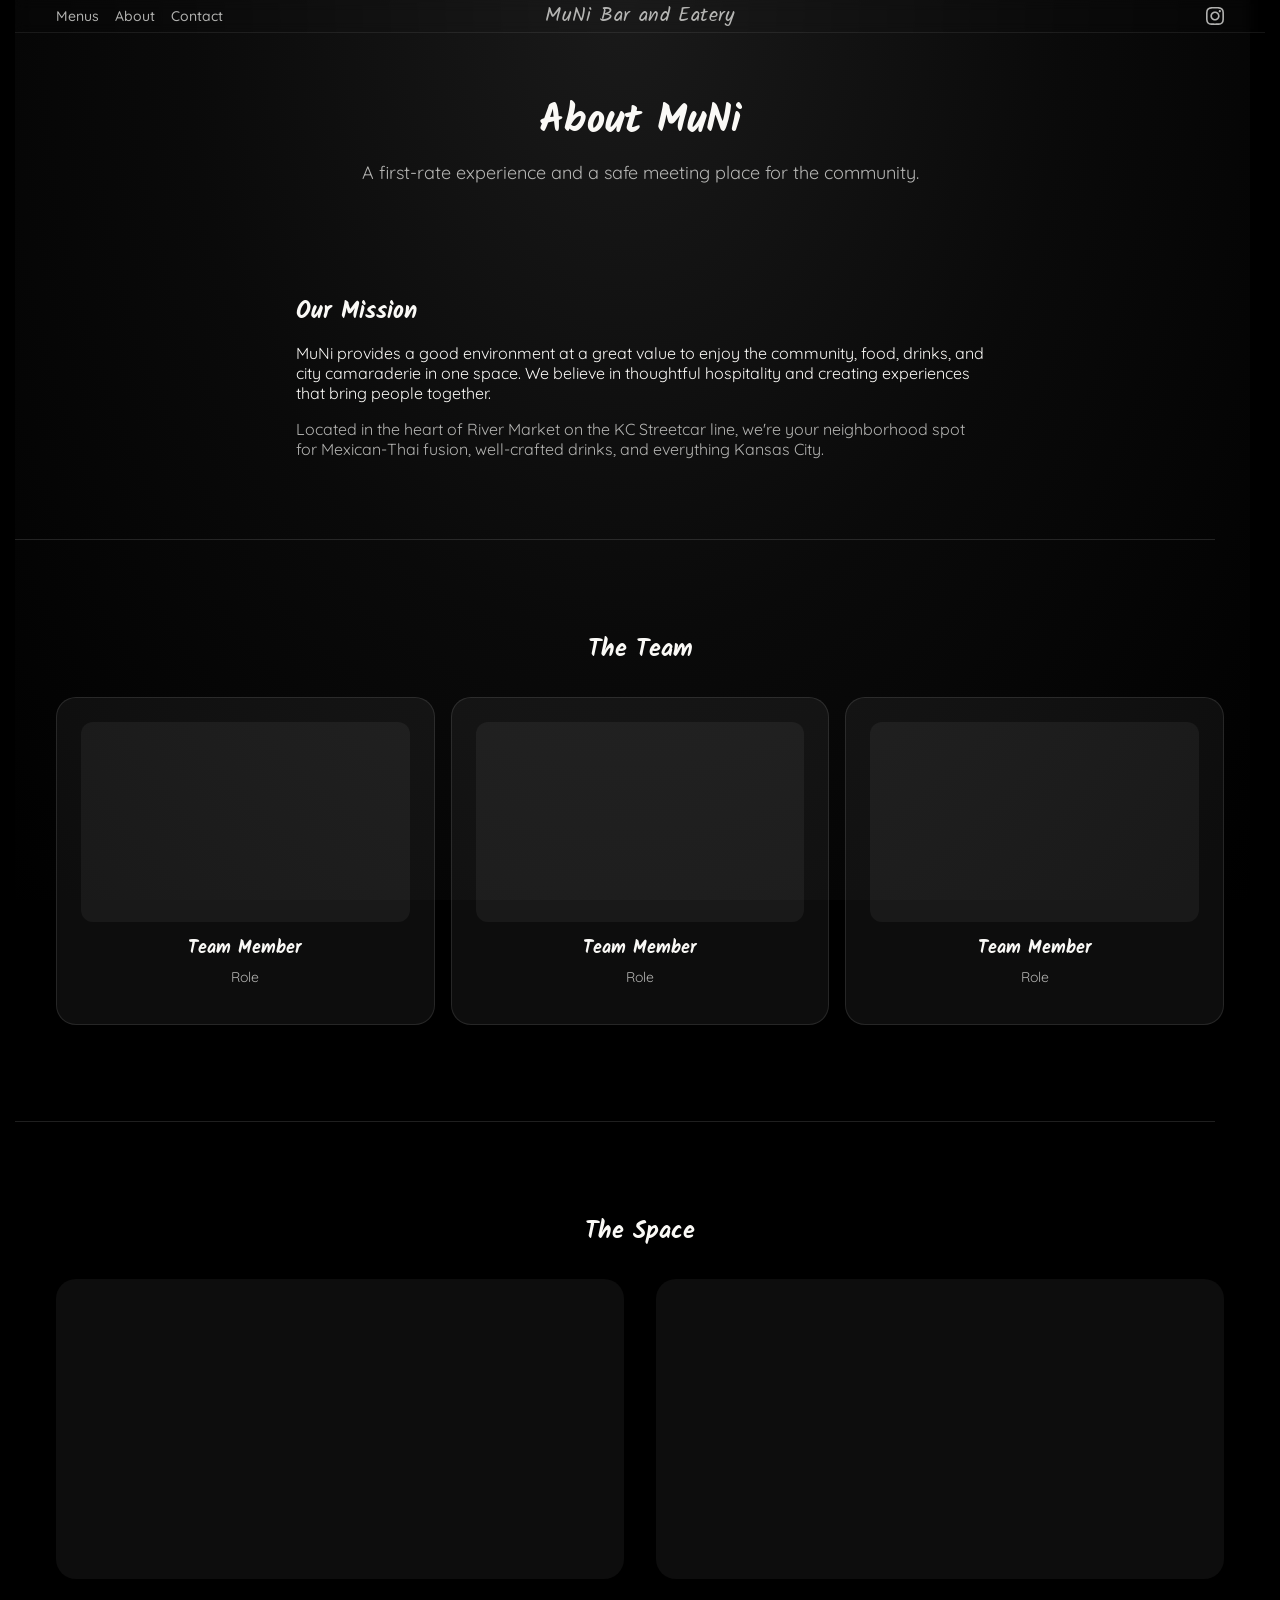
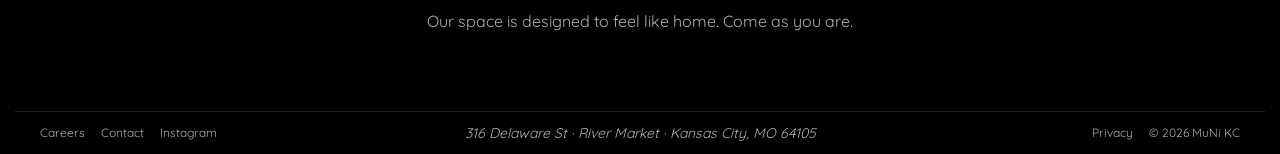
==== about.html @ ed8ce1af "Fix mobile safe areas - set theme-color to black Added theme-color meta tag to all pages and updated" ====
<!--
================================================================================
  MuNi KC - About Page (about.html)
================================================================================

  @description  About page for MuNi KC featuring the establishment's mission,
                team introductions, and space showcase. Provides visitors with
                deeper context about the brand values and people behind MuNi.

  @url          https://munikc.com/about

  @sections     1. Page Header - Title and brief intro
                2. Mission - Brand values and purpose statement
                3. Team (#team) - Staff/owner introductions with photos
                4. Space (#space) - Interior/atmosphere photo gallery

  @anchors      #team, #space - Deep-linkable section anchors

  @dependencies
    - /style.css           Main stylesheet with design tokens and utilities
    - /js/page-transition.js   Page transition animations
    - /js/utils.js         Shared utility functions
    - /js/header.js        Dynamic header/navigation injection
    - /js/footer.js        Dynamic footer injection

  @fonts        Nunito Sans (Google Fonts, weights 200-1000)

  @accessibility
    - Skip link to main content
    - Semantic HTML5 structure
    - ARIA roles on header, main, footer

  @author       mediaBrilliance digitalxtudio
  @project      MuNi KC Website
  @version      1.0.0
================================================================================
-->
<!doctype html>
<html lang="en">
  <head>
    <meta charset="utf-8" />
    <meta name="viewport" content="width=device-width, initial-scale=1" />

    <title>About | MuNi KC</title>
    <meta name="description" content="Learn about MuNi KC, our mission, our team, and the space we've created for the River Market community." />
    <link rel="canonical" href="https://munikc.com/about" />

    <meta property="og:title" content="About | MuNi KC" />
    <meta property="og:description" content="Learn about MuNi KC and our team." />
    <meta property="og:type" content="website" />
    <meta property="og:url" content="https://munikc.com/about" />
    <meta property="og:image" content="./og.png" />

    <link rel="icon" type="image/png" sizes="32x32" href="./favicon-32x32.png" />
    <link rel="icon" type="image/png" sizes="16x16" href="./favicon-16x16.png" />
    <link rel="apple-touch-icon" sizes="180x180" href="./apple-touch-icon.png" />
    <link rel="manifest" href="./site.webmanifest" />
    <meta name="theme-color" content="#000000" />

    <link rel="preconnect" href="https://fonts.googleapis.com" />
    <link rel="preconnect" href="https://fonts.gstatic.com" crossorigin />
    <link href="https://fonts.googleapis.com/css2?family=Quicksand:wght@300..700&family=Kalam:wght@400;700&display=swap" rel="stylesheet" />

    <link rel="stylesheet" href="./style.css" />
    <script>document.documentElement.classList.add('is-entering');</script>
  </head>

  <body>
    <div id="page-transition" aria-hidden="true"></div>
    <a class="skip-link" href="#main_container">skip to main content</a>

    <header id="site-header" class="site-header" role="banner"></header>

    <div class="mobile-menu" aria-label="mobile navigation"></div>

    <main id="main_container" role="main">

      <!-- ================================================================
           PAGE HEADER
           Introduces the About page with brand positioning statement.
           Uses container-sm for optimal reading width.
           ================================================================ -->
      <section class="section">
        <div class="container container-sm text-center">
          <h1 class="text-4xl mb-md">About MuNi</h1>
          <p class="text-lg text-muted">
            A first-rate experience and a safe meeting place for the community.
          </p>
        </div>
      </section>

      <!-- ================================================================
           MISSION SECTION
           Core brand values and purpose statement.
           Establishes the "why" behind MuNi's existence.
           Key themes: community, value, hospitality, togetherness.
           Uses section-sm for tighter vertical spacing following header.
           ================================================================ -->
      <section class="section-sm">
        <div class="container container-sm">
          <h2 class="text-2xl mb-md">Our Mission</h2>
          <p class="mb-md">
            MuNi provides a good environment at a great value to enjoy the community, food, drinks,
            and city camaraderie in one space. We believe in thoughtful hospitality and creating
            experiences that bring people together.
          </p>
          <p class="text-muted">
            Located in the heart of River Market on the KC Streetcar line, we're your neighborhood spot
            for Mexican-Thai fusion, well-crafted drinks, and everything Kansas City.
          </p>
        </div>
      </section>

      <!-- Visual divider between major content sections -->
      <hr class="divider container">

      <!-- ================================================================
           TEAM SECTION (#team)
           Introduces the people behind MuNi.
           Deep-linkable via #team anchor for direct navigation.

           Structure: 3-column responsive grid of team member cards
           Each card contains:
           - Photo placeholder (200px height, to be replaced with actual images)
           - Name (h3)
           - Role/title

           TODO: Replace placeholder content with actual team photos and bios
           ================================================================ -->
      <section class="section" id="team">
        <div class="container">
          <h2 class="text-2xl mb-lg text-center">The Team</h2>
          <div class="grid grid-3 grid-auto-fit">
            <!-- Team Member Card 1 -->
            <div class="card text-center">
              <div class="team-photo mb-md" style="height:200px;background:rgba(255,255,255,.05);border-radius:var(--radius-sm);"></div>
              <h3 class="text-lg">Team Member</h3>
              <p class="text-sm text-muted">Role</p>
            </div>
            <!-- Team Member Card 2 -->
            <div class="card text-center">
              <div class="team-photo mb-md" style="height:200px;background:rgba(255,255,255,.05);border-radius:var(--radius-sm);"></div>
              <h3 class="text-lg">Team Member</h3>
              <p class="text-sm text-muted">Role</p>
            </div>
            <!-- Team Member Card 3 -->
            <div class="card text-center">
              <div class="team-photo mb-md" style="height:200px;background:rgba(255,255,255,.05);border-radius:var(--radius-sm);"></div>
              <h3 class="text-lg">Team Member</h3>
              <p class="text-sm text-muted">Role</p>
            </div>
          </div>
        </div>
      </section>

      <!-- Visual divider between major content sections -->
      <hr class="divider container">

      <!-- ================================================================
           SPACE SECTION (#space)
           Showcases the physical environment and atmosphere.
           Deep-linkable via #space anchor for direct navigation.

           Structure: 2-column grid for interior photos
           Emphasizes the welcoming, casual atmosphere.

           TODO: Replace placeholder divs with actual interior photography
           Consider adding lightbox functionality for full-size viewing
           ================================================================ -->
      <section class="section" id="space">
        <div class="container">
          <h2 class="text-2xl mb-lg text-center">The Space</h2>
          <div class="grid grid-2 grid-auto-fit gap-lg">
            <!-- Space Photo Placeholder 1 -->
            <div class="space-photo" style="height:300px;background:rgba(255,255,255,.05);border-radius:var(--radius-lg);"></div>
            <!-- Space Photo Placeholder 2 -->
            <div class="space-photo" style="height:300px;background:rgba(255,255,255,.05);border-radius:var(--radius-lg);"></div>
          </div>
          <p class="text-center text-muted mt-lg">
            Our space is designed to feel like home. Come as you are.
          </p>
        </div>
      </section>

    </main>

    <footer id="site-footer" class="footer" role="contentinfo"></footer>

    <script src="./js/page-transition.js" defer></script>
    <script src="./js/utils.js" defer></script>
    <script src="./js/header.js" defer></script>
    <script src="./js/footer.js" defer></script>
  </body>
</html>
---- style.css ----
/**
 * ==========================================================================
 * MuNi KC - Main Stylesheet
 * ==========================================================================
 * @file        style.css
 * @description Complete design system for MuNi KC website
 * @author      mediaBrilliance digitalxtudio
 * @project     MuNi KC Website
 * @version     1.1.0
 * @updated     2026-03-21
 *
 * @contents
 *   1)  Design Tokens - CSS custom properties (colors, spacing, etc.)
 *   2)  Reset & Guards - Box-sizing, body defaults
 *   3)  Base Typography - Font families, headings, links
 *   4)  Layout Primitives - Container, grid, flex utilities
 *   5)  Site Header - Navigation, logo, mobile toggle
 *   6)  Images - Responsive images, aspect ratios
 *   7)  Buttons - Primary, secondary, ghost variants
 *   8)  Forms - Inputs, labels, validation states
 *   9)  Footer - Three-column layout
 *   10) Cards - Content cards with hover states
 *   11) Utilities - Spacing, text alignment, display helpers
 *   12) Gallery Carousel - Image carousel component
 *   13) Instagram Carousel - Social feed carousel
 *   14) Menu Cards - Food/drink menu item cards
 *   15-20) Reserved for future components
 *   21) Responsive Breakpoints - Mobile-first media queries
 *   22) Print Styles - Print-friendly overrides
 *
 * @fonts
 *   - Kalam (headers) - Brush script matching logo
 *   - Quicksand (body) - Geometric, rounded sans-serif
 *
 * @colors (from logo)
 *   - Background: #000000 (pure black)
 *   - Text: #FAF9F6 (warm off-white)
 *   - Accent Primary: #C41E3A (crimson red)
 *   - Accent Secondary: #8B1A2D (darker red)
 *   - Accent Highlight: #E63950 (brighter red)
 * ==========================================================================
 */


/* ==========================================================================
   1) DESIGN TOKENS
   CSS custom properties - single source of truth for all values
   ========================================================================== */
:root{
  /* colors - from logo */
  --bg:    #000000;
  --text:  #FAF9F6;
  --muted: rgba(250,249,246,.7);

  /* accents - from logo red */
  --accent-primary:   #C41E3A;
  --accent-secondary: #8B1A2D;
  --accent-highlight: #E63950;
  --accent-link:      #C41E3A;

  /* layout */
  --container: 1200px;
  --header-h:  48px;

  /* shape */
  --radius-sm: 12px;
  --radius-lg: 20px;

  /* shadow */
  --shadow-soft: 0 8px 20px rgba(0,0,0,.35);

  /* motion */
  --t-fast: .12s;
  --t-base: .3s;
  --t-slow: .6s;
  --ease: cubic-bezier(.25,.8,.25,1);
}


/* =========================================================
   2) reset + global guards
   ========================================================= */
*,*::before,*::after{
  box-sizing: border-box;
}

html,body{
  height: 100%;
}

html{
  overflow-x: hidden;
  scrollbar-gutter: stable both-edges;
}

body{
  margin: 0;
  min-height: 100vh;
  min-height: 100dvh;

  display: flex;
  flex-direction: column;

  background:
    radial-gradient(ellipse at 50% 0%, #1a1a1a 0%, #0a0a0a 50%, #000000 100%);
  background-color: var(--bg);
  background-attachment: fixed;
  color: var(--text);

  font-family: 'Quicksand', system-ui, -apple-system, sans-serif;
}


/* =========================================================
   3) accessibility utilities
   ========================================================= */
.sr-only{
  position: absolute;
  width: 1px;
  height: 1px;
  margin: -1px;
  padding: 0;
  overflow: hidden;
  clip: rect(0,0,0,0);
  white-space: nowrap;
  border: 0;
}

.skip-link{
  position: absolute;
  top: -40px;
  left: 0;
  z-index: 10000;

  padding: .5rem 1rem;
  background: var(--accent-primary);
  color: #fff;

  transition: top var(--t-base) ease;
}

.skip-link:focus{
  top: 0;
}


/* =========================================================
   4) PAGE TRANSITIONS
   Smooth fade with warm crimson glow between pages.

   Mechanism:
   - Entry: .is-entering on <html> (set by inline script in <head>)
            Content starts hidden, fades in when class removed
   - Exit:  .is-leaving on <html> (set by page-transition.js)
            Content fades out, overlay appears, then navigate

   Easing: cubic-bezier(0.4, 0, 0.2, 1) for smooth acceleration
   ========================================================= */

/* Warm overlay - hidden by default, fades in on exit */
#page-transition{
  position: fixed;
  inset: 0;
  z-index: 9999;
  pointer-events: none;
  background: radial-gradient(ellipse at center, rgba(139,26,45,0.15) 0%, var(--bg) 70%);
  opacity: 0;
  transition: opacity 0.6s cubic-bezier(0.4, 0, 0.2, 1);
}

#page-transition.active{
  opacity: 1;
}

/* Main content - smooth transform for enter/exit */
main{
  flex: 1 0 auto;
  opacity: 1;
  transform: scale(1);
  transition: opacity 0.5s ease-in-out, transform 0.6s cubic-bezier(0.4, 0, 0.2, 1);
}

/* Entry: start slightly zoomed, fade in while scaling down */
html.is-entering main{
  opacity: 0;
  transform: scale(1.02);
}

/* Exit: fade out while scaling down slightly (receding) */
html.is-leaving main{
  opacity: 0;
  transform: scale(0.98);
}

/* Lock scroll during transitions */
html.is-entering,
html.is-leaving{
  overflow: hidden;
}

/* Respect user motion preferences */
@media (prefers-reduced-motion: reduce){
  #page-transition,
  main{
    transition: none;
  }
}


/* =========================================================
   5) typography
   ========================================================= */
h1,h2,h3,h4,h5,h6{
  margin: 0 0 .5em;
  font-family: 'Kalam', cursive;
  font-weight: 700;
  line-height: 1.2;
}

p{
  margin: 0 0 1em;
}

small{
  color: var(--muted);
  font-size: .875rem;
}

a{
  font-family: 'Quicksand', system-ui, sans-serif;
  color: var(--accent-link);
  text-decoration: none;
  transition: color var(--t-fast) ease, text-shadow var(--t-fast) ease, filter var(--t-fast) ease;
}

a:hover{
  color: var(--accent-highlight);
  text-shadow: 0 0 8px rgba(196,30,58,0.9), 0 0 16px rgba(196,30,58,0.7), 0 0 32px rgba(196,30,58,0.5);
  filter: drop-shadow(0 0 6px rgba(196,30,58,0.8));
}


/* =========================================================
   6) layout primitives
   ========================================================= */
.container{
  max-width: var(--container);
  margin: 0 auto;
  padding: 0 1rem;
}

.site-header{
  position: sticky;
  top: 0;
  z-index: 1000;

  height: var(--header-h);
  width: 100%;

  backdrop-filter: blur(6px) saturate(140%);
  -webkit-backdrop-filter: blur(6px) saturate(140%);
  border-bottom: 1px solid rgba(255,255,255,.08);
}

.header-grid{
  max-width: var(--container);
  margin: 0 auto;
  padding: 0 1rem;
  height: 100%;
}

.nav{
  display: grid;
  grid-template-columns: 1fr auto 1fr;
  align-items: center;
  width: 100%;
  height: 100%;
}

.nav-left-section{
  display: flex;
  align-items: center;
  gap: 1rem;
  justify-self: start;
}

.nav .pages,
.nav .socials{
  display: flex;
  align-items: center;
  gap: 1rem;
}

.nav .header-title{
  justify-self: center;
}

.nav .header-title a{
  font-family: 'Kalam', cursive;
  font-weight: 400;
  font-size: 1.25rem;
  letter-spacing: .02em;
  color: var(--muted);
  transition: color var(--t-fast) ease, text-shadow var(--t-fast) ease, filter var(--t-fast) ease;
}

.nav .header-title a:hover{
  color: var(--text);
  text-shadow: 0 0 8px rgba(196,30,58,0.9), 0 0 16px rgba(196,30,58,0.7), 0 0 32px rgba(196,30,58,0.5);
  filter: drop-shadow(0 0 6px rgba(196,30,58,0.8));
}

.nav .socials{
  justify-self: end;
}

.nav .socials .nav-link{
  display: flex;
  align-items: center;
}

.nav .socials .nav-link svg{
  transition: filter var(--t-fast) ease;
}

.nav .socials .nav-link:hover svg{
  filter: drop-shadow(0 0 6px rgba(196,30,58,0.9)) drop-shadow(0 0 12px rgba(196,30,58,0.6));
}

.nav-link{
  font-size: .875rem;
  font-weight: 500;
  color: var(--muted);
  transition: color var(--t-fast) ease, text-shadow var(--t-fast) ease, filter var(--t-fast) ease;
}

.nav-link:hover{
  color: var(--text);
  text-shadow: 0 0 8px rgba(196,30,58,0.9), 0 0 16px rgba(196,30,58,0.7), 0 0 32px rgba(196,30,58,0.5);
  filter: drop-shadow(0 0 6px rgba(196,30,58,0.8));
}

.nav-link.is-active{
  color: var(--accent-highlight);
}

/* mobile nav toggle */
.nav-toggle{
  display: none;
  appearance: none;
  background: transparent;
  border: none;
  padding: .5rem;
  cursor: pointer;
}

.nav-toggle span{
  display: block;
  width: 20px;
  height: 2px;
  background: var(--text);
  margin: 4px 0;
  transition:
    transform var(--t-fast) ease,
    opacity var(--t-fast) ease;
}

/* mobile menu panel */
.mobile-menu{
  display: none;
  position: fixed;
  top: var(--header-h);
  left: 0;
  right: 0;
  bottom: 0;
  z-index: 999;

  background: var(--bg);
  padding: 2rem 1rem;

  opacity: 0;
  transform: translateY(-10px);
  pointer-events: none;
  transition:
    opacity var(--t-base) ease,
    transform var(--t-base) ease;
}

.mobile-menu.is-active{
  opacity: 1;
  transform: translateY(0);
  pointer-events: auto;
}

.mobile-menu .nav-link{
  display: block;
  padding: .75rem 0;
  font-size: 1.125rem;
  border-bottom: 1px solid rgba(255,255,255,.1);
}

.nav-left,
.nav-center,
.nav-right{
  display: flex;
  align-items: center;
  gap: 1rem;
}

.nav-center{
  justify-self: center;
}

.nav-left{
  width: 100%;
  justify-content: flex-start;
}

.nav-right{
  width: 100%;
  justify-content: flex-end;
}


/* =========================================================
   7) images
   ========================================================= */
img{
  display: block;
  max-width: 100%;
  height: auto;
}


/* =========================================================
   8) buttons
   ========================================================= */
.button{
  appearance: none;
  cursor: pointer;

  display: inline-flex;
  align-items: center;
  justify-content: center;

  padding: .75rem 1.25rem;
  border-radius: 999px;

  font: inherit;
  font-weight: 600;
  letter-spacing: .02em;

  color: #fff;
  background: #111;
  border: 1px solid rgba(255,255,255,.3);

  box-shadow: var(--shadow-soft);

  transition:
    transform var(--t-fast) ease,
    box-shadow var(--t-fast) ease,
    border-color var(--t-base) ease;
}

.button:hover{
  transform: translateY(-1px);
  border-color: rgba(255,255,255,.6);
}

.button:active{
  transform: translateY(1px);
}

.button:focus-visible{
  outline: none;
  box-shadow:
    0 0 0 3px rgba(255,45,241,.5),
    var(--shadow-soft);
}

.button:disabled{
  opacity: .6;
  cursor: not-allowed;
  transform: none;
}


/* =========================================================
   9) footer
   ========================================================= */
.footer{
  margin-top: auto;
  padding: .75rem 1rem;

  font-size: .75rem;
  color: var(--muted);

  border-top: 1px solid rgba(255,255,255,.12);
}

.footer-content{
  max-width: var(--container);
  margin: 0 auto;
  display: grid;
  grid-template-columns: 1fr auto 1fr;
  align-items: center;
  gap: 1rem;
}

.footer-content p{
  margin: 0;
}

.footer-left{
  display: flex;
  gap: 1rem;
  justify-content: flex-start;
}

.footer-left a{
  color: var(--muted);
  transition: color var(--t-fast) ease, text-shadow var(--t-fast) ease, filter var(--t-fast) ease;
}

.footer-left a:hover{
  color: var(--text);
  text-shadow: 0 0 8px rgba(196,30,58,0.9), 0 0 16px rgba(196,30,58,0.7), 0 0 32px rgba(196,30,58,0.5);
  filter: drop-shadow(0 0 6px rgba(196,30,58,0.8));
}

.footer-center{
  text-align: center;
  font-size: .875rem;
}

.footer-center a{
  color: var(--muted);
  transition: color var(--t-fast) ease, text-shadow var(--t-fast) ease, filter var(--t-fast) ease;
}

.footer-center a:hover{
  color: var(--text);
  text-shadow: 0 0 8px rgba(196,30,58,0.9), 0 0 16px rgba(196,30,58,0.7), 0 0 32px rgba(196,30,58,0.5);
  filter: drop-shadow(0 0 6px rgba(196,30,58,0.8));
}

.footer-right{
  display: flex;
  gap: 1rem;
  justify-content: flex-end;
  align-items: center;
}

.footer-right a{
  color: var(--muted);
  transition: color var(--t-fast) ease, text-shadow var(--t-fast) ease, filter var(--t-fast) ease;
}

.footer-right a:hover{
  color: var(--text);
  text-shadow: 0 0 8px rgba(196,30,58,0.9), 0 0 16px rgba(196,30,58,0.7), 0 0 32px rgba(196,30,58,0.5);
  filter: drop-shadow(0 0 6px rgba(196,30,58,0.8));
}

.footer-copy{
  font-size: .75rem;
  color: var(--muted);
}

@media (max-width: 576px){
  .footer-content{
    grid-template-columns: 1fr;
    text-align: center;
    gap: .5rem;
  }
  .footer-left,
  .footer-right{
    justify-content: center;
  }
}


/* =========================================================
   10) grid system
   ========================================================= */
.grid{
  display: grid;
  gap: 1rem;
}

.grid-2{ grid-template-columns: repeat(2, 1fr); }
.grid-3{ grid-template-columns: repeat(3, 1fr); }
.grid-4{ grid-template-columns: repeat(4, 1fr); }

.grid-auto-fit{
  grid-template-columns: repeat(auto-fit, minmax(280px, 1fr));
}

.grid-auto-fill{
  grid-template-columns: repeat(auto-fill, minmax(280px, 1fr));
}

/* flex utilities */
.flex{ display: flex; }
.flex-col{ flex-direction: column; }
.flex-wrap{ flex-wrap: wrap; }
.flex-center{
  display: flex;
  align-items: center;
  justify-content: center;
}

.items-start{ align-items: flex-start; }
.items-center{ align-items: center; }
.items-end{ align-items: flex-end; }

.justify-start{ justify-content: flex-start; }
.justify-center{ justify-content: center; }
.justify-end{ justify-content: flex-end; }
.justify-between{ justify-content: space-between; }

.gap-0{ gap: 0; }
.gap-xs{ gap: .25rem; }
.gap-sm{ gap: .5rem; }
.gap-md{ gap: 1rem; }
.gap-lg{ gap: 2rem; }
.gap-xl{ gap: 4rem; }


/* =========================================================
   11) section + container variants
   ========================================================= */
.section{
  padding: 4rem 0;
}

.section-sm{
  padding: 2rem 0;
}

.section-lg{
  padding: 6rem 0;
}

.hero-logo{
  margin: 0 auto 1.5rem;
  max-width: 600px;
  width: 100%;
}

.hero-logo-img{
  width: 100%;
  height: auto;
  display: block;
}

.container-sm{
  max-width: 720px;
  margin: 0 auto;
  padding: 0 1rem;
}

/* =========================================================
   12) card component
   ========================================================= */
.card{
  background: rgba(255,255,255,.05);
  border: 1px solid rgba(255,255,255,.1);
  border-radius: var(--radius-lg);
  padding: 1.5rem;
  transition:
    border-color var(--t-base) ease,
    transform var(--t-fast) ease;
}

.card:hover{
  border-color: rgba(255,255,255,.2);
}


/* =========================================================
   13) form elements
   ========================================================= */
.form-group{
  margin-bottom: 1.25rem;
}

.form-label{
  display: block;
  margin-bottom: .5rem;
  font-weight: 600;
  font-size: .875rem;
  color: var(--text);
}

.form-input,
.form-textarea,
.form-select{
  width: 100%;
  padding: .75rem 1rem;

  font: inherit;
  font-size: 1rem;
  color: var(--text);

  background: rgba(255,255,255,.05);
  border: 1px solid rgba(255,255,255,.2);
  border-radius: var(--radius-sm);

  transition:
    border-color var(--t-base) ease,
    box-shadow var(--t-base) ease;
}

.form-input::placeholder,
.form-textarea::placeholder{
  color: var(--muted);
}

.form-input:focus,
.form-textarea:focus,
.form-select:focus{
  outline: none;
  border-color: var(--accent-primary);
  box-shadow: 0 0 0 3px rgba(0,141,218,.25);
}

.form-textarea{
  min-height: 120px;
  resize: vertical;
}

.form-select{
  appearance: none;
  cursor: pointer;
  background-image: url("data:image/svg+xml,%3Csvg xmlns='http://www.w3.org/2000/svg' width='12' height='12' fill='%23ffffff' viewBox='0 0 16 16'%3E%3Cpath d='M8 11L3 6h10l-5 5z'/%3E%3C/svg%3E");
  background-repeat: no-repeat;
  background-position: right 1rem center;
  padding-right: 2.5rem;
}

/* =========================================================
   14) button variants
   ========================================================= */
.button-primary{
  background: var(--accent-primary);
  border-color: var(--accent-primary);
}

.button-primary:hover{
  background: var(--accent-secondary);
  border-color: var(--accent-secondary);
}

.button-secondary{
  background: transparent;
  border-color: rgba(255,255,255,.3);
}

.button-secondary:hover{
  background: rgba(255,255,255,.1);
  border-color: rgba(255,255,255,.5);
}

.button-ghost{
  background: transparent;
  border-color: transparent;
  box-shadow: none;
}

.button-ghost:hover{
  background: rgba(255,255,255,.1);
  border-color: transparent;
}

.button-block{
  display: flex;
  width: 100%;
}


/* =========================================================
   15) divider
   ========================================================= */
.divider{
  height: 1px;
  background: rgba(255,255,255,.12);
  margin: 2rem 0;
  border: none;
}


/* =========================================================
   16) spacing utilities
   ========================================================= */
/* margin */
.m-0{ margin: 0; }
.m-auto{ margin: auto; }
.mx-auto{ margin-left: auto; margin-right: auto; }
.my-auto{ margin-top: auto; margin-bottom: auto; }

.mt-0{ margin-top: 0; }
.mt-xs{ margin-top: .25rem; }
.mt-sm{ margin-top: .5rem; }
.mt-md{ margin-top: 1rem; }
.mt-lg{ margin-top: 2rem; }
.mt-xl{ margin-top: 4rem; }

.mb-0{ margin-bottom: 0; }
.mb-xs{ margin-bottom: .25rem; }
.mb-sm{ margin-bottom: .5rem; }
.mb-md{ margin-bottom: 1rem; }
.mb-lg{ margin-bottom: 2rem; }
.mb-xl{ margin-bottom: 4rem; }

.ml-auto{ margin-left: auto; }
.mr-auto{ margin-right: auto; }

/* padding */
.p-0{ padding: 0; }
.p-xs{ padding: .25rem; }
.p-sm{ padding: .5rem; }
.p-md{ padding: 1rem; }
.p-lg{ padding: 2rem; }
.p-xl{ padding: 4rem; }

.py-xs{ padding-top: .25rem; padding-bottom: .25rem; }
.py-sm{ padding-top: .5rem; padding-bottom: .5rem; }
.py-md{ padding-top: 1rem; padding-bottom: 1rem; }
.py-lg{ padding-top: 2rem; padding-bottom: 2rem; }
.py-xl{ padding-top: 4rem; padding-bottom: 4rem; }

.px-xs{ padding-left: .25rem; padding-right: .25rem; }
.px-sm{ padding-left: .5rem; padding-right: .5rem; }
.px-md{ padding-left: 1rem; padding-right: 1rem; }
.px-lg{ padding-left: 2rem; padding-right: 2rem; }
.px-xl{ padding-left: 4rem; padding-right: 4rem; }


/* =========================================================
   18) text utilities
   ========================================================= */
.text-left{ text-align: left; }
.text-center{ text-align: center; }
.text-right{ text-align: right; }

.text-xs{ font-size: .75rem; }
.text-sm{ font-size: .875rem; }
.text-base{ font-size: 1rem; }
.text-lg{ font-size: 1.125rem; }
.text-xl{ font-size: 1.25rem; }
.text-2xl{ font-size: 1.5rem; }
.text-3xl{ font-size: 2rem; }
.text-4xl{ font-size: 2.5rem; }
.text-5xl{ font-size: 3rem; }

.font-light{ font-weight: 300; }
.font-normal{ font-weight: 400; }
.font-medium{ font-weight: 500; }
.font-semibold{ font-weight: 600; }
.font-bold{ font-weight: 700; }

.text-muted{ color: var(--muted); }
.text-primary{ color: var(--accent-primary); }
.text-secondary{ color: var(--accent-secondary); }
.text-highlight{ color: var(--accent-highlight); }

.leading-none{ line-height: 1; }
.leading-tight{ line-height: 1.25; }
.leading-normal{ line-height: 1.5; }
.leading-relaxed{ line-height: 1.75; }

.truncate{
  overflow: hidden;
  text-overflow: ellipsis;
  white-space: nowrap;
}

.uppercase{ text-transform: uppercase; }
.lowercase{ text-transform: lowercase; }
.capitalize{ text-transform: capitalize; }


/* =========================================================
   19) display utilities
   ========================================================= */
.hidden{ display: none; }
.block{ display: block; }
.inline{ display: inline; }
.inline-block{ display: inline-block; }

.relative{ position: relative; }
.absolute{ position: absolute; }
.fixed{ position: fixed; }
.sticky{ position: sticky; }

.inset-0{
  top: 0; right: 0; bottom: 0; left: 0;
}

.w-full{ width: 100%; }
.h-full{ height: 100%; }
.min-h-screen{ min-height: 100vh; }

.overflow-hidden{ overflow: hidden; }
.overflow-auto{ overflow: auto; }

.rounded{ border-radius: var(--radius-sm); }
.rounded-lg{ border-radius: var(--radius-lg); }
.rounded-full{ border-radius: 9999px; }
.rounded-none{ border-radius: 0; }

.shadow{ box-shadow: var(--shadow-soft); }
.shadow-none{ box-shadow: none; }

.opacity-0{ opacity: 0; }
.opacity-50{ opacity: .5; }
.opacity-75{ opacity: .75; }
.opacity-100{ opacity: 1; }

.pointer-events-none{ pointer-events: none; }
.pointer-events-auto{ pointer-events: auto; }

.cursor-pointer{ cursor: pointer; }
.cursor-not-allowed{ cursor: not-allowed; }


/* =========================================================
   20) list reset + styles
   ========================================================= */
.list-none{
  list-style: none;
  padding: 0;
  margin: 0;
}

.list-disc{
  list-style: disc;
  padding-left: 1.5rem;
}

.list-decimal{
  list-style: decimal;
  padding-left: 1.5rem;
}


/* =========================================================
   21) responsive breakpoints
   ========================================================= */
@media (max-width: 1200px){
  .container{
    max-width: 960px;
  }
}

@media (max-width: 992px){
  .grid-4{
    grid-template-columns: repeat(2, 1fr);
  }

  .hide-lg{ display: none; }
}

@media (max-width: 768px){
  .container{
    max-width: 100%;
  }

  .grid-2,
  .grid-3,
  .grid-4{
    grid-template-columns: 1fr;
  }

  .section{
    padding: 3rem 0;
  }

  .section-lg{
    padding: 4rem 0;
  }

  /* mobile nav */
  .nav .pages{
    display: none;
  }

  .nav-toggle{
    display: block;
  }

  .mobile-menu{
    display: block;
  }

  .hide-md{ display: none; }
  .show-md{ display: block; }

  .text-center-md{ text-align: center; }
  .flex-col-md{ flex-direction: column; }
}

@media (max-width: 576px){
  .hide-sm{ display: none; }
  .show-sm{ display: block; }

  .p-lg{ padding: 1.5rem; }
  .p-xl{ padding: 2rem; }

  .text-4xl{ font-size: 2rem; }
  .text-5xl{ font-size: 2.5rem; }
}


/* =========================================================
   24) gallery carousel
   ========================================================= */
.gallery-section{
  overflow: hidden;
}

.gallery-carousel{
  position: relative;
  overflow: hidden;
}

.carousel-track{
  display: flex;
  gap: 1rem;
  transition: transform var(--t-base) var(--ease);
}

.carousel-slide{
  flex: 0 0 calc(33.333% - 0.667rem);
  min-width: calc(33.333% - 0.667rem);
}

@media (max-width: 768px){
  .carousel-slide{
    flex: 0 0 calc(50% - 0.5rem);
    min-width: calc(50% - 0.5rem);
  }
}

@media (max-width: 480px){
  .carousel-slide{
    flex: 0 0 100%;
    min-width: 100%;
  }
}

.carousel-placeholder{
  aspect-ratio: 4/3;
  background: rgba(255,255,255,.05);
  border: 1px solid rgba(255,255,255,.1);
  border-radius: var(--radius-sm);
  display: flex;
  align-items: center;
  justify-content: center;
  color: var(--muted);
  font-size: .875rem;
}

.carousel-slide img{
  width: 100%;
  height: 100%;
  object-fit: cover;
  border-radius: var(--radius-sm);
}

.carousel-btn{
  position: absolute;
  top: 50%;
  transform: translateY(-50%);
  width: 40px;
  height: 40px;
  border: none;
  border-radius: 50%;
  background: rgba(0,0,0,.6);
  color: var(--text);
  cursor: pointer;
  display: flex;
  align-items: center;
  justify-content: center;
  transition: background var(--t-fast) ease;
  z-index: 10;
}

.carousel-btn:hover{
  background: rgba(0,0,0,.8);
}

.carousel-btn-prev{
  left: 1rem;
}

.carousel-btn-next{
  right: 1rem;
}

/* instagram carousel */
.instagram-carousel{
  position: relative;
  overflow: hidden;
}

.instagram-carousel .carousel-track{
  display: flex;
  gap: 1rem;
  transition: transform var(--t-base) var(--ease);
}

.instagram-slide{
  flex: 0 0 calc(16.666% - 0.833rem);
  min-width: calc(16.666% - 0.833rem);
}

@media (max-width: 1024px){
  .instagram-slide{
    flex: 0 0 calc(25% - 0.75rem);
    min-width: calc(25% - 0.75rem);
  }
}

@media (max-width: 768px){
  .instagram-slide{
    flex: 0 0 calc(33.333% - 0.667rem);
    min-width: calc(33.333% - 0.667rem);
  }
}

@media (max-width: 480px){
  .instagram-slide{
    flex: 0 0 calc(50% - 0.5rem);
    min-width: calc(50% - 0.5rem);
  }
}

.instagram-placeholder{
  aspect-ratio: 1/1;
  background: rgba(255,255,255,.05);
  border: 1px solid rgba(255,255,255,.1);
  border-radius: var(--radius-sm);
  display: flex;
  align-items: center;
  justify-content: center;
  color: var(--muted);
  transition: border-color var(--t-fast) ease, background var(--t-fast) ease;
}

.instagram-slide:hover .instagram-placeholder{
  border-color: var(--accent-primary);
  background: rgba(196,30,58,.1);
}

.instagram-slide img{
  width: 100%;
  height: 100%;
  object-fit: cover;
  border-radius: var(--radius-sm);
}


/* =========================================================
   26) menu cards
   ========================================================= */
.menu-grid{
  display: grid;
  grid-template-columns: repeat(auto-fill, minmax(280px, 1fr));
  gap: 1.5rem;
}

.menu-card{
  background: rgba(255,255,255,.03);
  border: 1px solid rgba(255,255,255,.08);
  border-radius: var(--radius-sm);
  overflow: hidden;
  transition: border-color var(--t-fast) ease, transform var(--t-fast) ease;
}

.menu-card:hover{
  border-color: var(--accent-primary);
  transform: translateY(-2px);
}

.menu-card-image{
  aspect-ratio: 16/10;
  background: rgba(255,255,255,.05);
  display: flex;
  align-items: center;
  justify-content: center;
  color: var(--muted);
  font-size: .875rem;
  border-bottom: 1px solid rgba(255,255,255,.05);
}

.menu-card-image img{
  width: 100%;
  height: 100%;
  object-fit: cover;
}

.menu-card-content{
  padding: 1rem;
}

.menu-card-title{
  font-family: 'Kalam', cursive;
  font-size: 1.125rem;
  font-weight: 700;
  margin: 0 0 .25rem;
  line-height: 1.3;
}

.menu-card-desc{
  font-size: .875rem;
  color: var(--muted);
  margin: 0 0 .75rem;
  line-height: 1.4;
}

.menu-card-price{
  font-family: 'Kalam', cursive;
  font-size: 1rem;
  font-weight: 700;
  color: var(--accent-primary);
}

.menu-card .tag{
  display: inline-block;
  font-size: .625rem;
  font-weight: 600;
  text-transform: uppercase;
  letter-spacing: .05em;
  padding: .125rem .375rem;
  background: rgba(255,255,255,.1);
  border-radius: 4px;
  margin-left: .25rem;
  vertical-align: middle;
}

@media (max-width: 480px){
  .menu-grid{
    grid-template-columns: 1fr;
  }
}


/* =========================================================
   27) back to top button
   ========================================================= */
.back-to-top{
  appearance: none;
  cursor: pointer;
  font: inherit;

  position: fixed;
  bottom: 2rem;
  right: 2rem;
  width: 44px;
  height: 44px;

  display: flex;
  align-items: center;
  justify-content: center;

  background: rgba(0,0,0,.7);
  border: 1px solid rgba(255,255,255,.15);
  border-radius: 50%;
  color: var(--muted);

  opacity: 0;
  visibility: hidden;
  transform: translateY(1rem);

  transition:
    opacity var(--t-base) ease,
    visibility var(--t-base) ease,
    transform var(--t-base) ease,
    color var(--t-fast) ease,
    border-color var(--t-fast) ease,
    filter var(--t-fast) ease;

  z-index: 100;
}

.back-to-top.is-visible{
  opacity: 1;
  visibility: visible;
  transform: translateY(0);
}

.back-to-top:hover{
  color: var(--accent-highlight);
  border-color: rgba(196,30,58,.5);
  text-shadow: 0 0 8px rgba(196,30,58,0.9), 0 0 16px rgba(196,30,58,0.7);
  filter: drop-shadow(0 0 6px rgba(196,30,58,0.8));
}

.back-to-top svg{
  transition: filter var(--t-fast) ease;
}

.back-to-top:hover svg{
  filter: drop-shadow(0 0 4px rgba(196,30,58,0.9));
}

@media (max-width: 576px){
  .back-to-top{
    bottom: 1rem;
    right: 1rem;
    width: 40px;
    height: 40px;
  }
}


/* =========================================================
   25) print styles
   ========================================================= */
@media print{
  *{
    background: transparent !important;
    color: #000 !important;
    box-shadow: none !important;
  }

  .site-header,
  .footer,
  #page-transition,
  .skip-link,
  .button{
    display: none !important;
  }

  a{
    text-decoration: underline;
  }

  .container{
    max-width: 100%;
  }
}


/* =========================================================
   end of base.css
   ========================================================= */
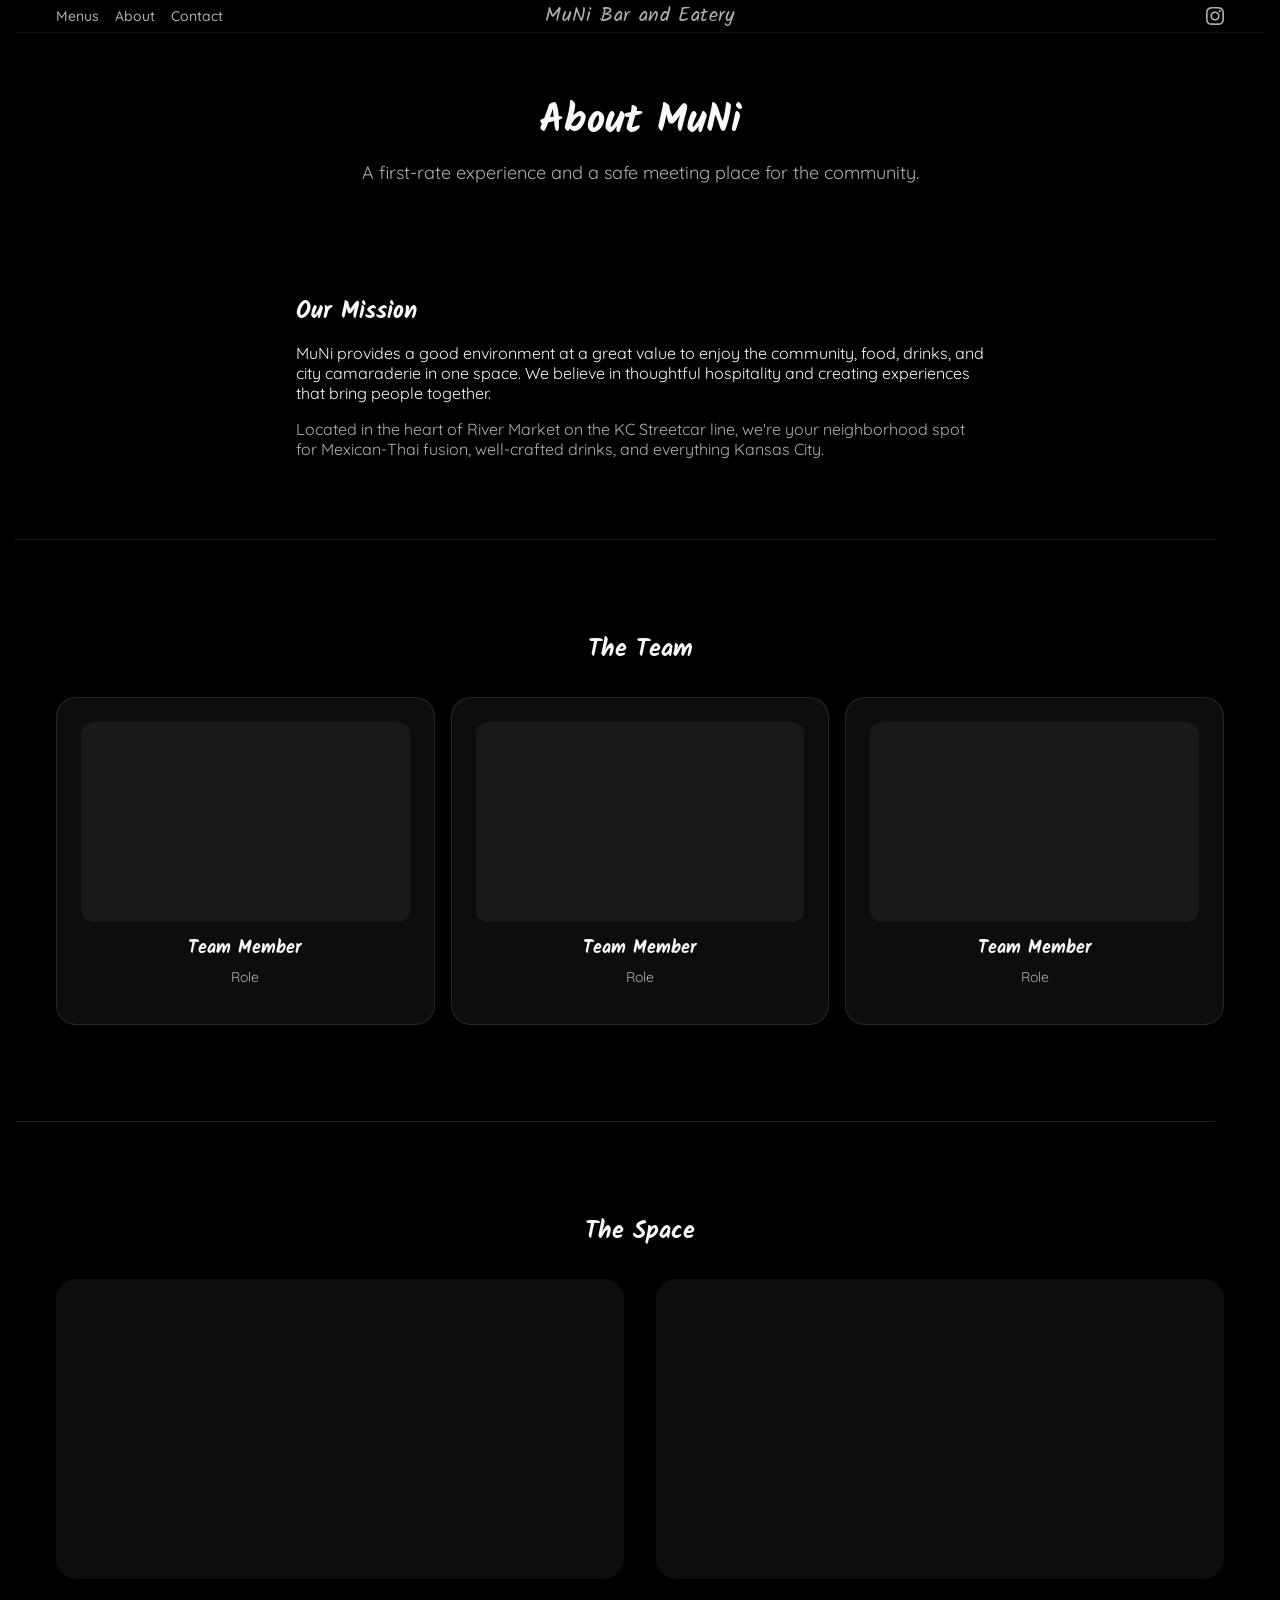
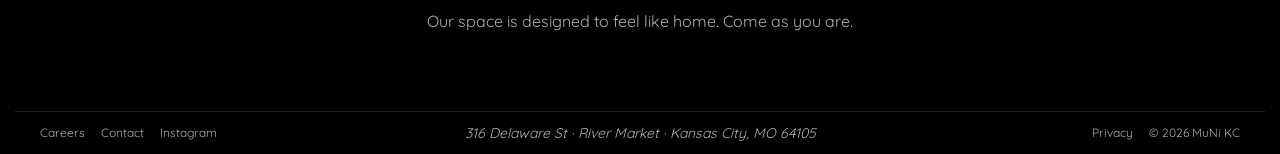
==== commit b44b51f7: "Fix iOS Safari safe areas - add apple-mobile-web-app meta tags - Set background on html element to #" ====
--- a/about.html
+++ b/about.html
@@ -56,6 +56,8 @@
     <link rel="apple-touch-icon" sizes="180x180" href="./apple-touch-icon.png" />
     <link rel="manifest" href="./site.webmanifest" />
     <meta name="theme-color" content="#000000" />
+    <meta name="apple-mobile-web-app-capable" content="yes" />
+    <meta name="apple-mobile-web-app-status-bar-style" content="black" />
 
     <link rel="preconnect" href="https://fonts.googleapis.com" />
     <link rel="preconnect" href="https://fonts.gstatic.com" crossorigin />
--- a/style.css
+++ b/style.css
@@ -91,6 +91,7 @@
 html{
   overflow-x: hidden;
   scrollbar-gutter: stable both-edges;
+  background: #000000;
 }
 
 body{
@@ -101,10 +102,7 @@
   display: flex;
   flex-direction: column;
 
-  background:
-    radial-gradient(ellipse at 50% 0%, #1a1a1a 0%, #0a0a0a 50%, #000000 100%);
-  background-color: var(--bg);
-  background-attachment: fixed;
+  background: var(--bg);
   color: var(--text);
 
   font-family: 'Quicksand', system-ui, -apple-system, sans-serif;
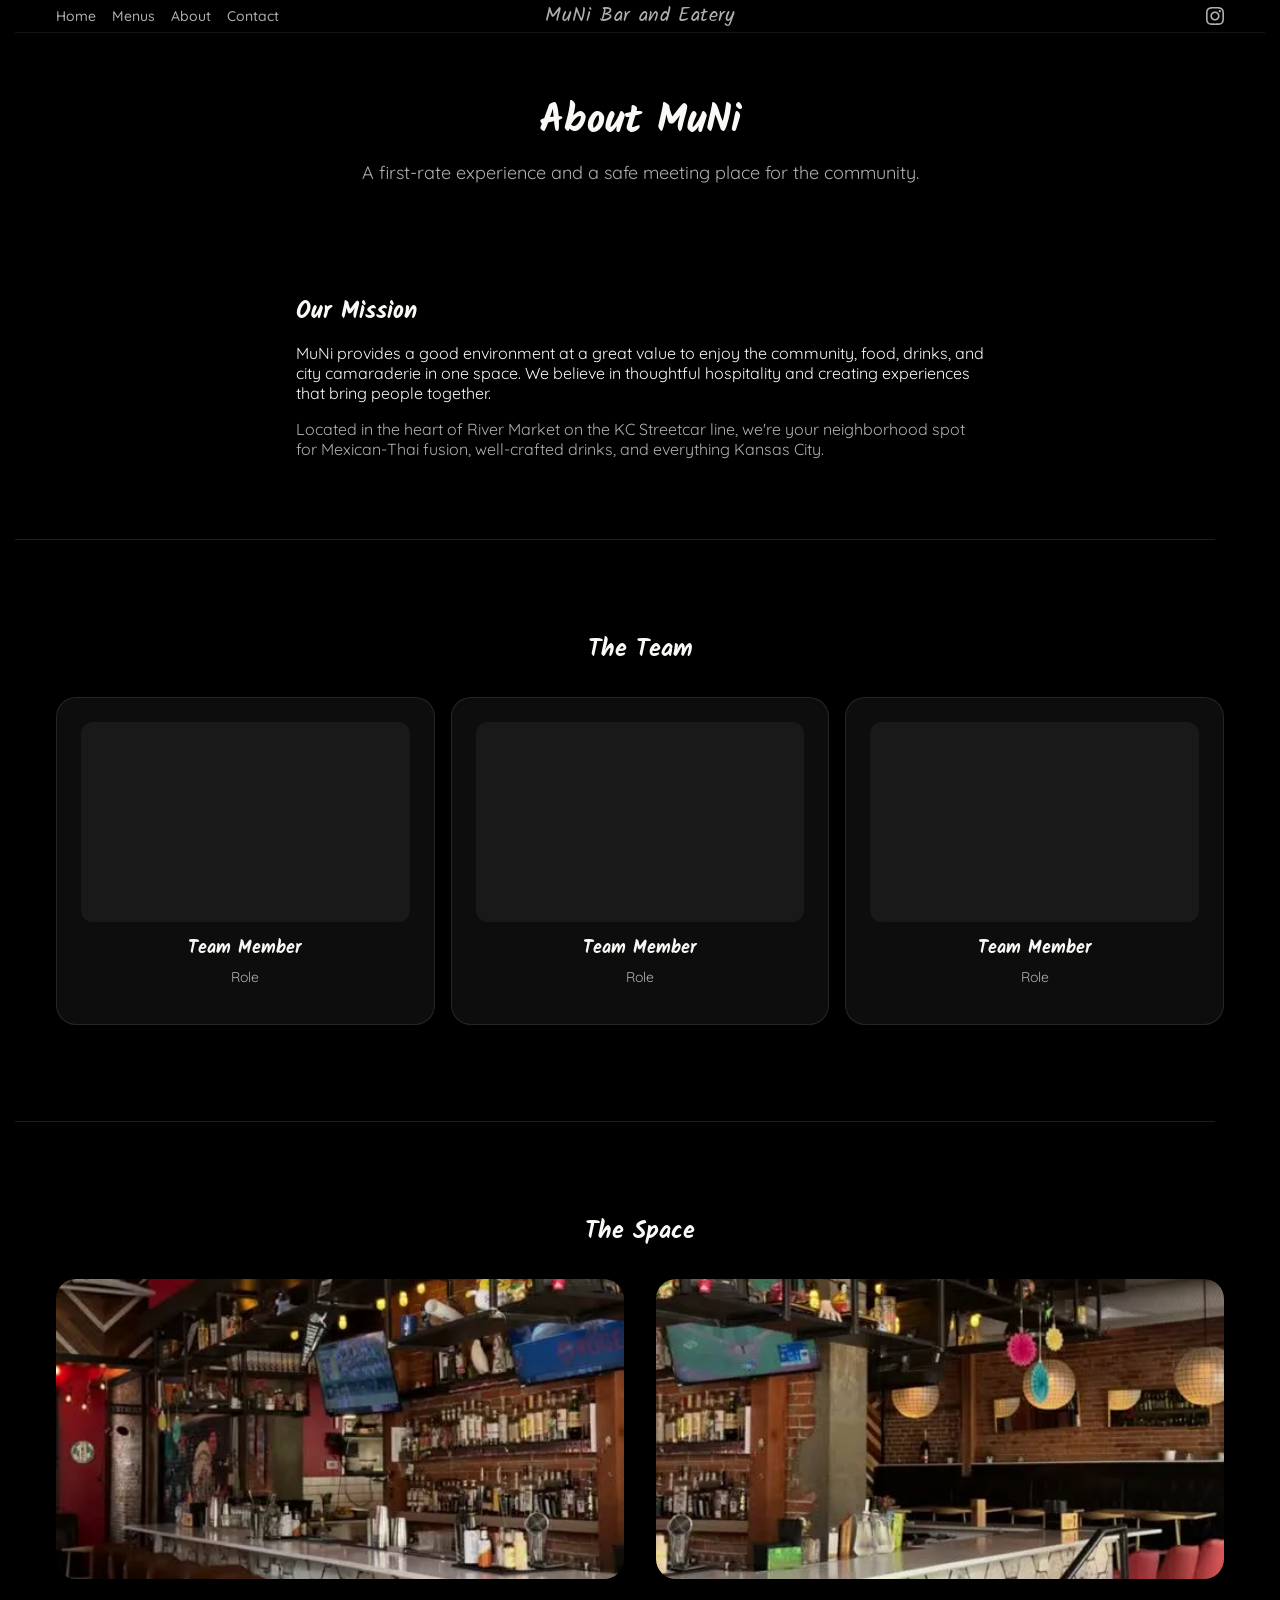
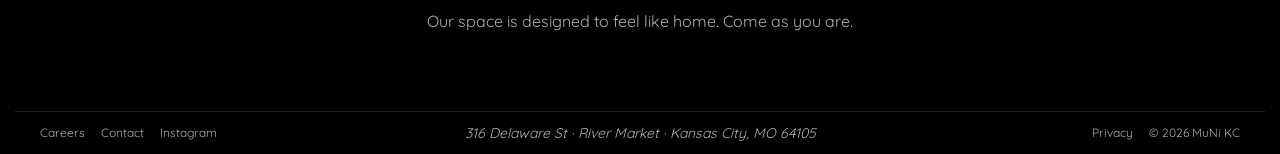
==== commit 04d2f721: "Add bar images to about page space section - Replace placeholder divs with bar1.webp and bar2.webp -" ====
--- a/about.html
+++ b/about.html
@@ -1,44 +1,10 @@
-<!--
-================================================================================
-  MuNi KC - About Page (about.html)
-================================================================================
-
-  @description  About page for MuNi KC featuring the establishment's mission,
-                team introductions, and space showcase. Provides visitors with
-                deeper context about the brand values and people behind MuNi.
-
-  @url          https://munikc.com/about
-
-  @sections     1. Page Header - Title and brief intro
-                2. Mission - Brand values and purpose statement
-                3. Team (#team) - Staff/owner introductions with photos
-                4. Space (#space) - Interior/atmosphere photo gallery
-
-  @anchors      #team, #space - Deep-linkable section anchors
-
-  @dependencies
-    - /style.css           Main stylesheet with design tokens and utilities
-    - /js/page-transition.js   Page transition animations
-    - /js/utils.js         Shared utility functions
-    - /js/header.js        Dynamic header/navigation injection
-    - /js/footer.js        Dynamic footer injection
-
-  @fonts        Nunito Sans (Google Fonts, weights 200-1000)
-
-  @accessibility
-    - Skip link to main content
-    - Semantic HTML5 structure
-    - ARIA roles on header, main, footer
-
-  @author       mediaBrilliance digitalxtudio
-  @project      MuNi KC Website
-  @version      1.0.0
-================================================================================
--->
 <!doctype html>
 <html lang="en">
   <head>
     <meta charset="utf-8" />
+    <!--
+    MuNi KC - About Page  | mediaBrilliance digitalxtudio
+    -->
     <meta name="viewport" content="width=device-width, initial-scale=1" />
 
     <title>About | MuNi KC</title>
@@ -63,7 +29,7 @@
     <link rel="preconnect" href="https://fonts.gstatic.com" crossorigin />
     <link href="https://fonts.googleapis.com/css2?family=Quicksand:wght@300..700&family=Kalam:wght@400;700&display=swap" rel="stylesheet" />
 
-    <link rel="stylesheet" href="./style.css" />
+    <link rel="stylesheet" href="./style.min.css" />
     <script>document.documentElement.classList.add('is-entering');</script>
   </head>
 
@@ -173,10 +139,10 @@
         <div class="container">
           <h2 class="text-2xl mb-lg text-center">The Space</h2>
           <div class="grid grid-2 grid-auto-fit gap-lg">
-            <!-- Space Photo Placeholder 1 -->
-            <div class="space-photo" style="height:300px;background:rgba(255,255,255,.05);border-radius:var(--radius-lg);"></div>
-            <!-- Space Photo Placeholder 2 -->
-            <div class="space-photo" style="height:300px;background:rgba(255,255,255,.05);border-radius:var(--radius-lg);"></div>
+            <!-- Space Photo 1 - Bar interior -->
+            <img src="./images/carousel/bar1.webp" alt="MuNi KC bar interior" class="space-photo" style="width:100%;height:300px;object-fit:cover;border-radius:var(--radius-lg);" loading="lazy" />
+            <!-- Space Photo 2 - Bar atmosphere -->
+            <img src="./images/carousel/bar2.webp" alt="MuNi KC bar atmosphere" class="space-photo" style="width:100%;height:300px;object-fit:cover;border-radius:var(--radius-lg);" loading="lazy" />
           </div>
           <p class="text-center text-muted mt-lg">
             Our space is designed to feel like home. Come as you are.
@@ -188,9 +154,9 @@
 
     <footer id="site-footer" class="footer" role="contentinfo"></footer>
 
-    <script src="./js/page-transition.js" defer></script>
-    <script src="./js/utils.js" defer></script>
-    <script src="./js/header.js" defer></script>
-    <script src="./js/footer.js" defer></script>
+    <script src="./js/page-transition.min.js" defer></script>
+    <script src="./js/utils.min.js" defer></script>
+    <script src="./js/header.min.js" defer></script>
+    <script src="./js/footer.min.js" defer></script>
   </body>
 </html>
--- a/style.min.css
+++ b/style.min.css
@@ -0,0 +1 @@
+:root{--bg:#000000;--text:#FAF9F6;--muted:rgba(250,249,246,.7);--accent-primary:#C41E3A;--accent-secondary:#8B1A2D;--accent-highlight:#E63950;--accent-link:#C41E3A;--container:1200px;--header-h:48px;--radius-sm:12px;--radius-lg:20px;--shadow-soft:0 8px 20px rgba(0,0,0,.35);--t-fast:.12s;--t-base:.3s;--t-slow:.6s;--ease:cubic-bezier(.25,.8,.25,1)}*,::after,::before{box-sizing:border-box}body,html{height:100%}html{overflow-x:hidden;scrollbar-gutter:stable both-edges;background:#000}body{margin:0;min-height:100vh;min-height:100dvh;display:flex;flex-direction:column;background:var(--bg);color:var(--text);font-family:Quicksand,system-ui,-apple-system,sans-serif}.sr-only{position:absolute;width:1px;height:1px;margin:-1px;padding:0;overflow:hidden;clip:rect(0,0,0,0);white-space:nowrap;border:0}.skip-link{position:absolute;top:-40px;left:0;z-index:10000;padding:.5rem 1rem;background:var(--accent-primary);color:#fff;transition:top var(--t-base) ease}.skip-link:focus{top:0}#page-transition{position:fixed;inset:0;z-index:9999;pointer-events:none;background:radial-gradient(ellipse at center,rgba(139,26,45,.15) 0,var(--bg) 70%);opacity:0;transition:opacity .6s cubic-bezier(.4, 0, .2, 1)}#page-transition.active{opacity:1}main{flex:1 0 auto;opacity:1;transform:scale(1);transition:opacity .5s ease-in-out,transform .6s cubic-bezier(.4, 0, .2, 1)}html.is-entering main{opacity:0;transform:scale(1.02)}html.is-leaving main{opacity:0;transform:scale(.98)}html.is-entering,html.is-leaving{overflow:hidden}@media (prefers-reduced-motion:reduce){#page-transition,main{transition:none}}h1,h2,h3,h4,h5,h6{margin:0 0 .5em;font-family:Kalam,cursive;font-weight:700;line-height:1.2}p{margin:0 0 1em}small{color:var(--muted);font-size:.875rem}a{font-family:Quicksand,system-ui,sans-serif;color:var(--accent-link);text-decoration:none;transition:color var(--t-fast) ease,text-shadow var(--t-fast) ease,filter var(--t-fast) ease}a:hover{color:var(--accent-highlight);text-shadow:0 0 8px rgba(196,30,58,.9),0 0 16px rgba(196,30,58,.7),0 0 32px rgba(196,30,58,.5);filter:drop-shadow(0 0 6px rgba(196,30,58,.8))}.container{max-width:var(--container);margin:0 auto;padding:0 1rem}.site-header{position:sticky;top:0;z-index:1000;height:var(--header-h);width:100%;backdrop-filter:blur(6px) saturate(140%);-webkit-backdrop-filter:blur(6px) saturate(140%);border-bottom:1px solid rgba(255,255,255,.08)}.header-grid{max-width:var(--container);margin:0 auto;padding:0 1rem;height:100%}.nav{display:grid;grid-template-columns:1fr auto 1fr;align-items:center;width:100%;height:100%}.nav-left-section{display:flex;align-items:center;gap:1rem;justify-self:start}.nav .pages,.nav .socials{display:flex;align-items:center;gap:1rem}.nav .header-title{justify-self:center}.nav .header-title a{font-family:Kalam,cursive;font-weight:400;font-size:1.25rem;letter-spacing:.02em;color:var(--muted);transition:color var(--t-fast) ease,text-shadow var(--t-fast) ease,filter var(--t-fast) ease}.nav .header-title a:hover{color:var(--text);text-shadow:0 0 8px rgba(196,30,58,.9),0 0 16px rgba(196,30,58,.7),0 0 32px rgba(196,30,58,.5);filter:drop-shadow(0 0 6px rgba(196,30,58,.8))}.nav .socials{justify-self:end}.nav .socials .nav-link{display:flex;align-items:center}.nav .socials .nav-link svg{transition:filter var(--t-fast) ease}.nav .socials .nav-link:hover svg{filter:drop-shadow(0 0 6px rgba(196,30,58,.9)) drop-shadow(0 0 12px rgba(196,30,58,.6))}.nav-link{font-size:.875rem;font-weight:500;color:var(--muted);transition:color var(--t-fast) ease,text-shadow var(--t-fast) ease,filter var(--t-fast) ease}.nav-link:hover{color:var(--text);text-shadow:0 0 8px rgba(196,30,58,.9),0 0 16px rgba(196,30,58,.7),0 0 32px rgba(196,30,58,.5);filter:drop-shadow(0 0 6px rgba(196,30,58,.8))}.nav-link.is-active{color:var(--accent-highlight)}.nav-toggle{display:none;appearance:none;background:0 0;border:none;padding:.5rem;cursor:pointer}.nav-toggle span{display:block;width:20px;height:2px;background:var(--text);margin:4px 0;transition:transform var(--t-fast) ease,opacity var(--t-fast) ease}.mobile-menu{display:none;position:fixed;top:var(--header-h);left:0;right:0;bottom:0;z-index:999;background:var(--bg);padding:2rem 1rem;opacity:0;transform:translateY(-10px);pointer-events:none;transition:opacity var(--t-base) ease,transform var(--t-base) ease}.mobile-menu.is-active{opacity:1;transform:translateY(0);pointer-events:auto}.mobile-menu .nav-link{display:block;padding:.75rem 0;font-size:1.125rem;border-bottom:1px solid rgba(255,255,255,.1)}.nav-center,.nav-left,.nav-right{display:flex;align-items:center;gap:1rem}.nav-center{justify-self:center}.nav-left{width:100%;justify-content:flex-start}.nav-right{width:100%;justify-content:flex-end}img{display:block;max-width:100%;height:auto}.button{appearance:none;cursor:pointer;display:inline-flex;align-items:center;justify-content:center;padding:.75rem 1.25rem;border-radius:999px;font:inherit;font-weight:600;letter-spacing:.02em;color:#fff;background:#111;border:1px solid rgba(255,255,255,.3);box-shadow:var(--shadow-soft);transition:transform var(--t-fast) ease,box-shadow var(--t-fast) ease,border-color var(--t-base) ease}.button:hover{transform:translateY(-1px);border-color:rgba(255,255,255,.6)}.button:active{transform:translateY(1px)}.button:focus-visible{outline:0;box-shadow:0 0 0 3px rgba(255,45,241,.5),var(--shadow-soft)}.button:disabled{opacity:.6;cursor:not-allowed;transform:none}.footer{margin-top:auto;padding:.75rem 1rem;font-size:.75rem;color:var(--muted);border-top:1px solid rgba(255,255,255,.12)}.footer-content{max-width:var(--container);margin:0 auto;display:grid;grid-template-columns:1fr auto 1fr;align-items:center;gap:1rem}.footer-content p{margin:0}.footer-left{display:flex;gap:1rem;justify-content:flex-start}.footer-left a{color:var(--muted);transition:color var(--t-fast) ease,text-shadow var(--t-fast) ease,filter var(--t-fast) ease}.footer-left a:hover{color:var(--text);text-shadow:0 0 8px rgba(196,30,58,.9),0 0 16px rgba(196,30,58,.7),0 0 32px rgba(196,30,58,.5);filter:drop-shadow(0 0 6px rgba(196,30,58,.8))}.footer-center{text-align:center;font-size:.875rem}.footer-center a{color:var(--muted);transition:color var(--t-fast) ease,text-shadow var(--t-fast) ease,filter var(--t-fast) ease}.footer-center a:hover{color:var(--text);text-shadow:0 0 8px rgba(196,30,58,.9),0 0 16px rgba(196,30,58,.7),0 0 32px rgba(196,30,58,.5);filter:drop-shadow(0 0 6px rgba(196,30,58,.8))}.footer-right{display:flex;gap:1rem;justify-content:flex-end;align-items:center}.footer-right a{color:var(--muted);transition:color var(--t-fast) ease,text-shadow var(--t-fast) ease,filter var(--t-fast) ease}.footer-right a:hover{color:var(--text);text-shadow:0 0 8px rgba(196,30,58,.9),0 0 16px rgba(196,30,58,.7),0 0 32px rgba(196,30,58,.5);filter:drop-shadow(0 0 6px rgba(196,30,58,.8))}.footer-copy{font-size:.75rem;color:var(--muted)}@media (max-width:576px){.footer-content{grid-template-columns:1fr;text-align:center;gap:.5rem}.footer-left,.footer-right{justify-content:center}}.grid{display:grid;gap:1rem}.grid-2{grid-template-columns:repeat(2,1fr)}.grid-3{grid-template-columns:repeat(3,1fr)}.grid-4{grid-template-columns:repeat(4,1fr)}.grid-auto-fit{grid-template-columns:repeat(auto-fit,minmax(280px,1fr))}.grid-auto-fill{grid-template-columns:repeat(auto-fill,minmax(280px,1fr))}.flex{display:flex}.flex-col{flex-direction:column}.flex-wrap{flex-wrap:wrap}.flex-center{display:flex;align-items:center;justify-content:center}.items-start{align-items:flex-start}.items-center{align-items:center}.items-end{align-items:flex-end}.justify-start{justify-content:flex-start}.justify-center{justify-content:center}.justify-end{justify-content:flex-end}.justify-between{justify-content:space-between}.gap-0{gap:0}.gap-xs{gap:.25rem}.gap-sm{gap:.5rem}.gap-md{gap:1rem}.gap-lg{gap:2rem}.gap-xl{gap:4rem}.section{padding:4rem 0}.section-sm{padding:2rem 0}.section-lg{padding:6rem 0}.hero-logo{margin:0 auto 1.5rem;max-width:600px;width:100%}.hero-logo-img{width:100%;height:auto;display:block}#now-serving{font-family:Kalam,cursive;font-size:1.25rem;font-weight:700;color:var(--text);text-shadow:0 0 12px rgba(250,249,246,.6),0 0 24px rgba(250,249,246,.4);letter-spacing:.02em}#now-serving .serving-type{color:var(--accent-primary)}#now-serving .serving-next{display:block;font-family:Quicksand,system-ui,sans-serif;font-size:.875rem;font-weight:400;color:var(--muted);text-shadow:none;margin-top:.25rem}.container-sm{max-width:720px;margin:0 auto;padding:0 1rem}.card{background:rgba(255,255,255,.05);border:1px solid rgba(255,255,255,.1);border-radius:var(--radius-lg);padding:1.5rem;transition:border-color var(--t-base) ease,transform var(--t-fast) ease}.card:hover{border-color:rgba(255,255,255,.2)}.form-group{margin-bottom:1.25rem}.form-label{display:block;margin-bottom:.5rem;font-weight:600;font-size:.875rem;color:var(--text)}.form-input,.form-select,.form-textarea{width:100%;padding:.75rem 1rem;font:inherit;font-size:1rem;color:var(--text);background:rgba(255,255,255,.05);border:1px solid rgba(255,255,255,.2);border-radius:var(--radius-sm);transition:border-color var(--t-base) ease,box-shadow var(--t-base) ease}.form-input::placeholder,.form-textarea::placeholder{color:var(--muted)}.form-input:focus,.form-select:focus,.form-textarea:focus{outline:0;border-color:var(--accent-primary);box-shadow:0 0 0 3px rgba(0,141,218,.25)}.form-textarea{min-height:120px;resize:vertical}.form-select{appearance:none;cursor:pointer;background-image:url("data:image/svg+xml,%3Csvg xmlns='http://www.w3.org/2000/svg' width='12' height='12' fill='%23ffffff' viewBox='0 0 16 16'%3E%3Cpath d='M8 11L3 6h10l-5 5z'/%3E%3C/svg%3E");background-repeat:no-repeat;background-position:right 1rem center;padding-right:2.5rem}.button-primary{background:var(--accent-primary);border-color:var(--accent-primary)}.button-primary:hover{background:var(--accent-secondary);border-color:var(--accent-secondary)}.button-secondary{background:0 0;border-color:rgba(255,255,255,.3)}.button-secondary:hover{background:rgba(255,255,255,.1);border-color:rgba(255,255,255,.5)}.button-ghost{background:0 0;border-color:transparent;box-shadow:none}.button-ghost:hover{background:rgba(255,255,255,.1);border-color:transparent}.button-block{display:flex;width:100%}.divider{height:1px;background:rgba(255,255,255,.12);margin:2rem 0;border:none}.m-0{margin:0}.m-auto{margin:auto}.mx-auto{margin-left:auto;margin-right:auto}.my-auto{margin-top:auto;margin-bottom:auto}.mt-0{margin-top:0}.mt-xs{margin-top:.25rem}.mt-sm{margin-top:.5rem}.mt-md{margin-top:1rem}.mt-lg{margin-top:2rem}.mt-xl{margin-top:4rem}.mb-0{margin-bottom:0}.mb-xs{margin-bottom:.25rem}.mb-sm{margin-bottom:.5rem}.mb-md{margin-bottom:1rem}.mb-lg{margin-bottom:2rem}.mb-xl{margin-bottom:4rem}.ml-auto{margin-left:auto}.mr-auto{margin-right:auto}.p-0{padding:0}.p-xs{padding:.25rem}.p-sm{padding:.5rem}.p-md{padding:1rem}.p-lg{padding:2rem}.p-xl{padding:4rem}.py-xs{padding-top:.25rem;padding-bottom:.25rem}.py-sm{padding-top:.5rem;padding-bottom:.5rem}.py-md{padding-top:1rem;padding-bottom:1rem}.py-lg{padding-top:2rem;padding-bottom:2rem}.py-xl{padding-top:4rem;padding-bottom:4rem}.px-xs{padding-left:.25rem;padding-right:.25rem}.px-sm{padding-left:.5rem;padding-right:.5rem}.px-md{padding-left:1rem;padding-right:1rem}.px-lg{padding-left:2rem;padding-right:2rem}.px-xl{padding-left:4rem;padding-right:4rem}.text-left{text-align:left}.text-center{text-align:center}.text-right{text-align:right}.text-xs{font-size:.75rem}.text-sm{font-size:.875rem}.text-base{font-size:1rem}.text-lg{font-size:1.125rem}.text-xl{font-size:1.25rem}.text-2xl{font-size:1.5rem}.text-3xl{font-size:2rem}.text-4xl{font-size:2.5rem}.text-5xl{font-size:3rem}.font-light{font-weight:300}.font-normal{font-weight:400}.font-medium{font-weight:500}.font-semibold{font-weight:600}.font-bold{font-weight:700}.text-muted{color:var(--muted)}.text-primary{color:var(--accent-primary)}.text-secondary{color:var(--accent-secondary)}.text-highlight{color:var(--accent-highlight)}.leading-none{line-height:1}.leading-tight{line-height:1.25}.leading-normal{line-height:1.5}.leading-relaxed{line-height:1.75}.truncate{overflow:hidden;text-overflow:ellipsis;white-space:nowrap}.uppercase{text-transform:uppercase}.lowercase{text-transform:lowercase}.capitalize{text-transform:capitalize}.hidden{display:none}.block{display:block}.inline{display:inline}.inline-block{display:inline-block}.relative{position:relative}.absolute{position:absolute}.fixed{position:fixed}.sticky{position:sticky}.inset-0{top:0;right:0;bottom:0;left:0}.w-full{width:100%}.h-full{height:100%}.min-h-screen{min-height:100vh}.overflow-hidden{overflow:hidden}.overflow-auto{overflow:auto}.rounded{border-radius:var(--radius-sm)}.rounded-lg{border-radius:var(--radius-lg)}.rounded-full{border-radius:9999px}.rounded-none{border-radius:0}.shadow{box-shadow:var(--shadow-soft)}.shadow-none{box-shadow:none}.opacity-0{opacity:0}.opacity-50{opacity:.5}.opacity-75{opacity:.75}.opacity-100{opacity:1}.pointer-events-none{pointer-events:none}.pointer-events-auto{pointer-events:auto}.cursor-pointer{cursor:pointer}.cursor-not-allowed{cursor:not-allowed}.list-none{list-style:none;padding:0;margin:0}.list-disc{list-style:disc;padding-left:1.5rem}.list-decimal{list-style:decimal;padding-left:1.5rem}@media (max-width:1200px){.container{max-width:960px}}@media (max-width:992px){.grid-4{grid-template-columns:repeat(2,1fr)}.hide-lg{display:none}}@media (max-width:768px){.container{max-width:100%}.grid-2,.grid-3,.grid-4{grid-template-columns:1fr}.section{padding:3rem 0}.section-lg{padding:4rem 0}.nav .pages{display:none}.nav-toggle{display:block}.mobile-menu{display:block}.hide-md{display:none}.show-md{display:block}.text-center-md{text-align:center}.flex-col-md{flex-direction:column}}@media (max-width:576px){.hide-sm{display:none}.show-sm{display:block}.p-lg{padding:1.5rem}.p-xl{padding:2rem}.text-4xl{font-size:2rem}.text-5xl{font-size:2.5rem}}.gallery-section{overflow:hidden}.gallery-carousel{position:relative;overflow:hidden;touch-action:pan-y}.carousel-track{display:flex;gap:1rem;transition:transform var(--t-base) var(--ease);pointer-events:none}.carousel-slide{flex:0 0 calc(33.333% - 0.667rem);min-width:calc(33.333% - .667rem)}@media (max-width:768px){.carousel-slide{flex:0 0 calc(50% - 0.5rem);min-width:calc(50% - .5rem)}}@media (max-width:480px){.carousel-slide{flex:0 0 100%;min-width:100%}}.carousel-placeholder{aspect-ratio:4/3;background:rgba(255,255,255,.05);border:1px solid rgba(255,255,255,.1);border-radius:var(--radius-sm);display:flex;align-items:center;justify-content:center;color:var(--muted);font-size:.875rem}.carousel-slide img{width:100%;height:100%;object-fit:cover;border-radius:var(--radius-sm);user-select:none;-webkit-user-select:none;-webkit-touch-callout:none}.gallery-carousel.rewinding .carousel-track{transition:transform 1.2s cubic-bezier(.25, .1, .25, 1)}.gallery-carousel.rewinding::before{content:'';position:absolute;inset:0;background:repeating-linear-gradient(0deg,transparent,transparent 2px,rgba(0,0,0,.6) 2px,rgba(0,0,0,.6) 4px);pointer-events:none;z-index:10;animation:vhs-overlay 1.2s ease-out forwards}.gallery-carousel.rewinding::after{content:'';position:absolute;left:0;right:0;height:14px;background:linear-gradient(180deg,transparent,rgba(255,255,255,.3) 30%,rgba(255,255,255,.5) 50%,rgba(255,255,255,.3) 70%,transparent);pointer-events:none;z-index:11;animation:vhs-tracking 1.2s ease-out forwards}.gallery-carousel.rewinding .carousel-slide{animation:vhs-warp 1.2s ease-out forwards}.gallery-carousel.rewinding .carousel-slide img{animation:vhs-distort 1.2s ease-out forwards}@keyframes vhs-overlay{0%{opacity:1}60%{opacity:.6}100%{opacity:0}}@keyframes vhs-tracking{0%{top:-10px;opacity:1}15%{top:100%;opacity:1}16%{top:-10px}35%{top:100%;opacity:.8}36%{top:-10px}60%{top:100%;opacity:.5}61%{top:-10px}90%{top:100%;opacity:.2}100%{top:100%;opacity:0}}@keyframes vhs-warp{0%{transform:scaleY(1.04) skewX(-.8deg)}10%{transform:scaleY(.96) skewX(1deg)}20%{transform:scaleY(1.025) skewX(-.6deg)}35%{transform:scaleY(.98) skewX(.4deg)}50%{transform:scaleY(1.012) skewX(-.25deg)}70%{transform:scaleY(.995) skewX(.1deg)}85%{transform:scaleY(1) skewX(0)}92%{transform:scale(1.04)}100%{transform:scale(1)}}@keyframes vhs-distort{0%{filter:saturate(1.6) contrast(1.3) hue-rotate(-20deg) blur(1.5px)}10%{filter:saturate(1.5) contrast(1.25) hue-rotate(15deg) blur(1px)}25%{filter:saturate(1.4) contrast(1.2) hue-rotate(-10deg) blur(.5px)}40%{filter:saturate(1.3) contrast(1.12) hue-rotate(6deg) blur(0)}60%{filter:saturate(1.15) contrast(1.06) hue-rotate(-3deg)}80%{filter:saturate(1) contrast(1) hue-rotate(0)}92%{filter:saturate(1) contrast(1.2) brightness(1.2)}100%{filter:saturate(1) contrast(1) brightness(1)}}.carousel-btn{position:absolute;top:50%;transform:translateY(-50%);width:40px;height:40px;border:none;border-radius:50%;background:rgba(0,0,0,.45);color:var(--text);cursor:pointer;display:flex;align-items:center;justify-content:center;transition:background var(--t-fast) ease;z-index:10;pointer-events:auto}.carousel-btn:hover{background:rgba(0,0,0,.8)}.carousel-btn-prev{left:1rem}.carousel-btn-next{right:1rem}.instagram-feed{margin:0 auto;max-width:100%}.menu-grid{display:grid;grid-template-columns:repeat(auto-fill,minmax(280px,1fr));gap:1.5rem}.menu-card{background:rgba(255,255,255,.03);border:1px solid rgba(255,255,255,.08);border-radius:var(--radius-sm);overflow:hidden;transition:border-color var(--t-fast) ease,transform var(--t-fast) ease}.menu-card:hover{border-color:var(--accent-primary);transform:translateY(-2px)}.menu-card-image{aspect-ratio:16/10;background-color:#0d0d0d;background-size:contain;background-position:center;background-repeat:no-repeat;display:flex;align-items:center;justify-content:center;color:var(--muted);font-size:.875rem;border-bottom:1px solid rgba(255,255,255,.05)}.menu-card-image[style*=background-image] span{display:none}.menu-card-image img{width:100%;height:100%;object-fit:cover}.menu-card-content{padding:1rem}.menu-card-title{font-family:Kalam,cursive;font-size:1.125rem;font-weight:700;margin:0 0 .25rem;line-height:1.3}.menu-card-desc{font-size:.875rem;color:var(--muted);margin:0 0 .75rem;line-height:1.4}.menu-card-price{font-family:Kalam,cursive;font-size:1rem;font-weight:700;color:var(--accent-primary)}.menu-card .tag{display:inline-block;font-size:.625rem;font-weight:600;text-transform:uppercase;letter-spacing:.05em;padding:.125rem .375rem;background:rgba(255,255,255,.1);border-radius:4px;margin-left:.25rem;vertical-align:middle}@media (max-width:480px){.menu-grid{grid-template-columns:1fr}}.back-to-top{appearance:none;cursor:pointer;font:inherit;position:fixed;bottom:2rem;right:2rem;width:44px;height:44px;display:flex;align-items:center;justify-content:center;background:rgba(0,0,0,.7);border:1px solid rgba(255,255,255,.15);border-radius:50%;color:var(--muted);opacity:0;visibility:hidden;transform:translateY(1rem);transition:opacity var(--t-base) ease,visibility var(--t-base) ease,transform var(--t-base) ease,color var(--t-fast) ease,border-color var(--t-fast) ease,filter var(--t-fast) ease;z-index:100}.back-to-top.is-visible{opacity:1;visibility:visible;transform:translateY(0)}.back-to-top:hover{color:var(--accent-highlight);border-color:rgba(196,30,58,.5);text-shadow:0 0 8px rgba(196,30,58,.9),0 0 16px rgba(196,30,58,.7);filter:drop-shadow(0 0 6px rgba(196,30,58,.8))}.back-to-top svg{transition:filter var(--t-fast) ease}.back-to-top:hover svg{filter:drop-shadow(0 0 4px rgba(196,30,58,.9))}@media (max-width:576px){.back-to-top{bottom:1rem;right:1rem;width:40px;height:40px}}@media print{*{background:0 0!important;color:#000!important;box-shadow:none!important}#page-transition,.button,.footer,.site-header,.skip-link{display:none!important}a{text-decoration:underline}.container{max-width:100%}}
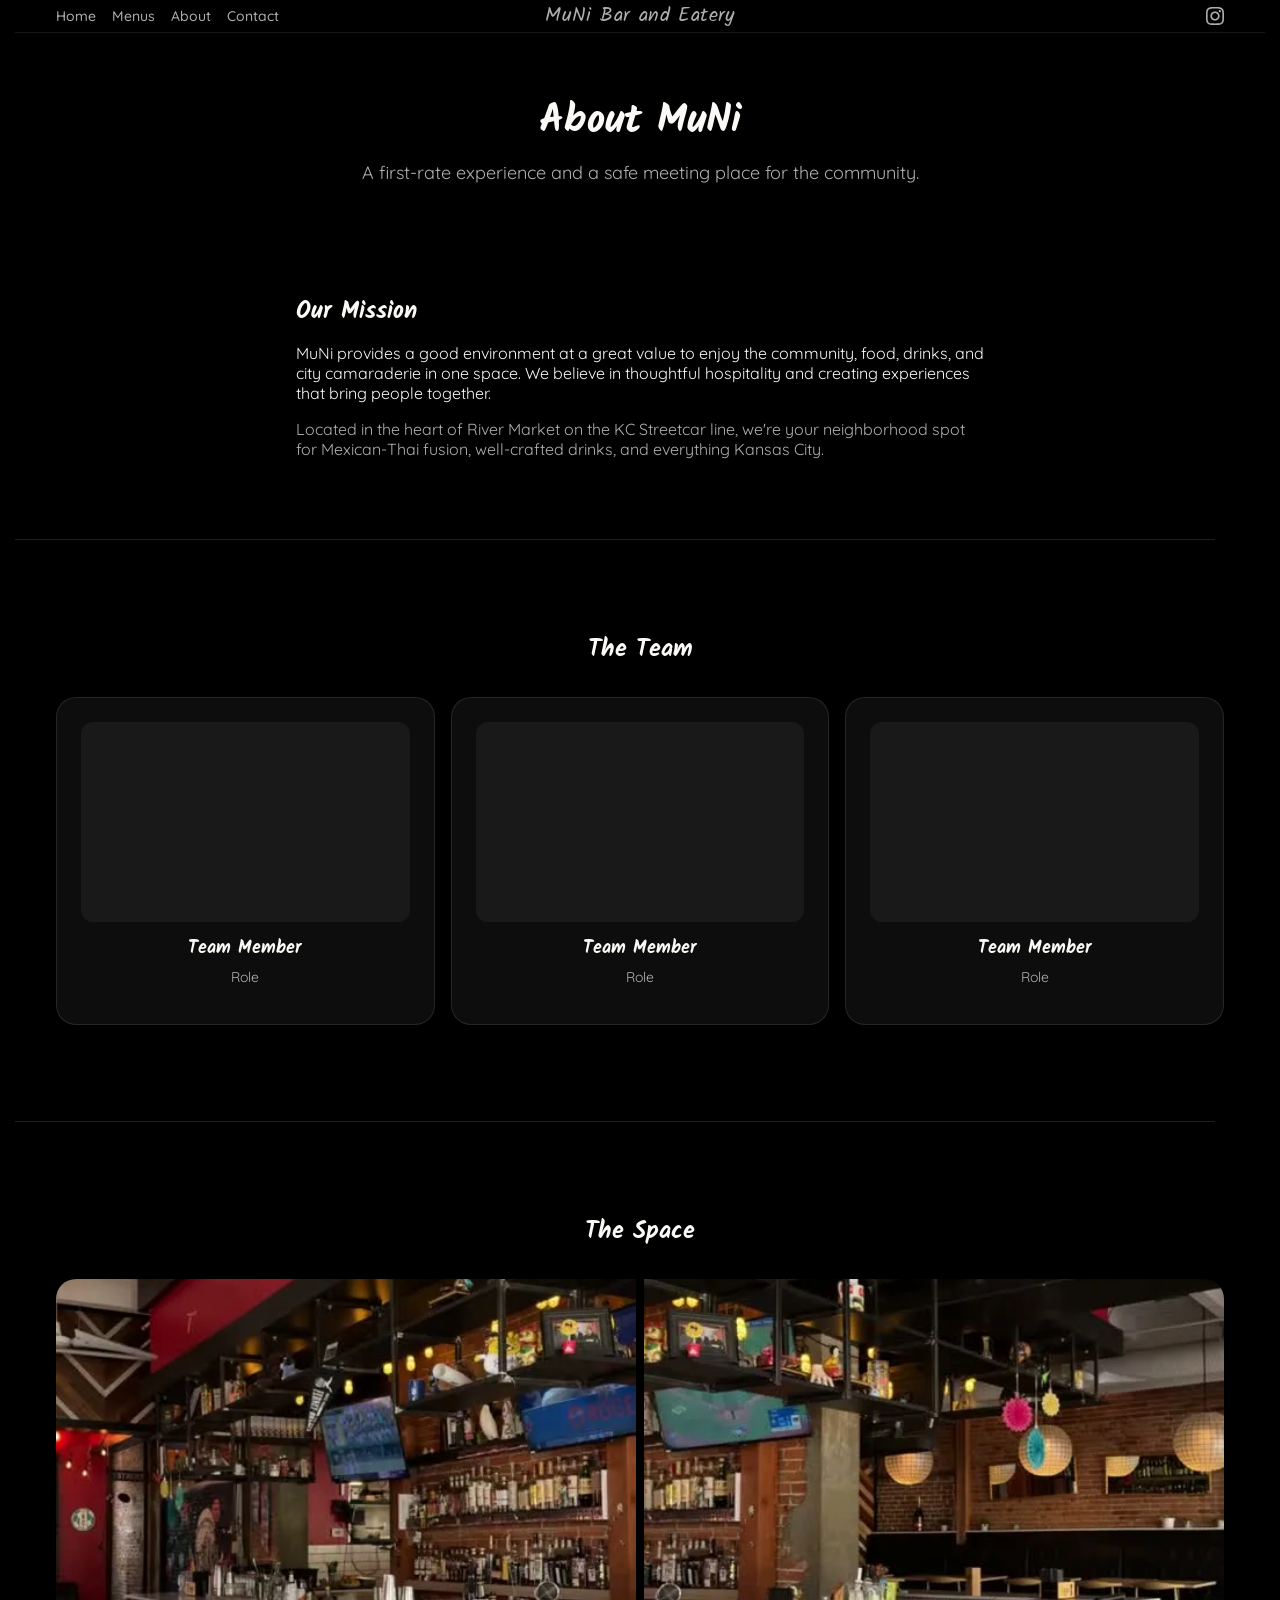
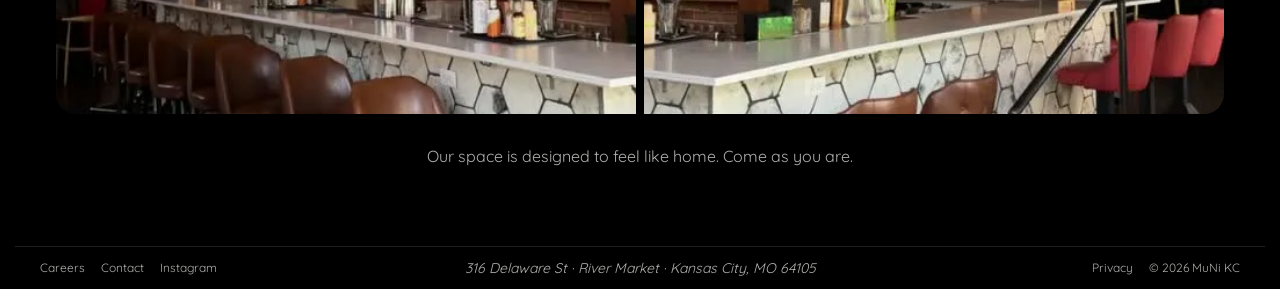
==== commit 46931783: "Style bar images as panorama in about page - Use object-position to align connecting edges - bar1 sh" ====
--- a/about.html
+++ b/about.html
@@ -138,11 +138,11 @@
       <section class="section" id="space">
         <div class="container">
           <h2 class="text-2xl mb-lg text-center">The Space</h2>
-          <div class="grid grid-2 grid-auto-fit gap-lg">
-            <!-- Space Photo 1 - Bar interior -->
-            <img src="./images/carousel/bar1.webp" alt="MuNi KC bar interior" class="space-photo" style="width:100%;height:300px;object-fit:cover;border-radius:var(--radius-lg);" loading="lazy" />
-            <!-- Space Photo 2 - Bar atmosphere -->
-            <img src="./images/carousel/bar2.webp" alt="MuNi KC bar atmosphere" class="space-photo" style="width:100%;height:300px;object-fit:cover;border-radius:var(--radius-lg);" loading="lazy" />
+          <div class="grid grid-2 gap-sm" style="grid-template-columns: 1fr 1fr;">
+            <!-- Space Photo 1 - Bar interior (right side visible to connect with bar2) -->
+            <img src="./images/carousel/bar1.webp" alt="MuNi KC bar interior with TV and bottle shelves" class="space-photo" style="width:100%;aspect-ratio:4/3;object-fit:cover;object-position:right center;border-radius:var(--radius-lg) 0 0 var(--radius-lg);" loading="lazy" />
+            <!-- Space Photo 2 - Bar atmosphere (left side visible to continue from bar1) -->
+            <img src="./images/carousel/bar2.webp" alt="MuNi KC bar seating and hanging lanterns" class="space-photo" style="width:100%;aspect-ratio:4/3;object-fit:cover;object-position:left center;border-radius:0 var(--radius-lg) var(--radius-lg) 0;" loading="lazy" />
           </div>
           <p class="text-center text-muted mt-lg">
             Our space is designed to feel like home. Come as you are.
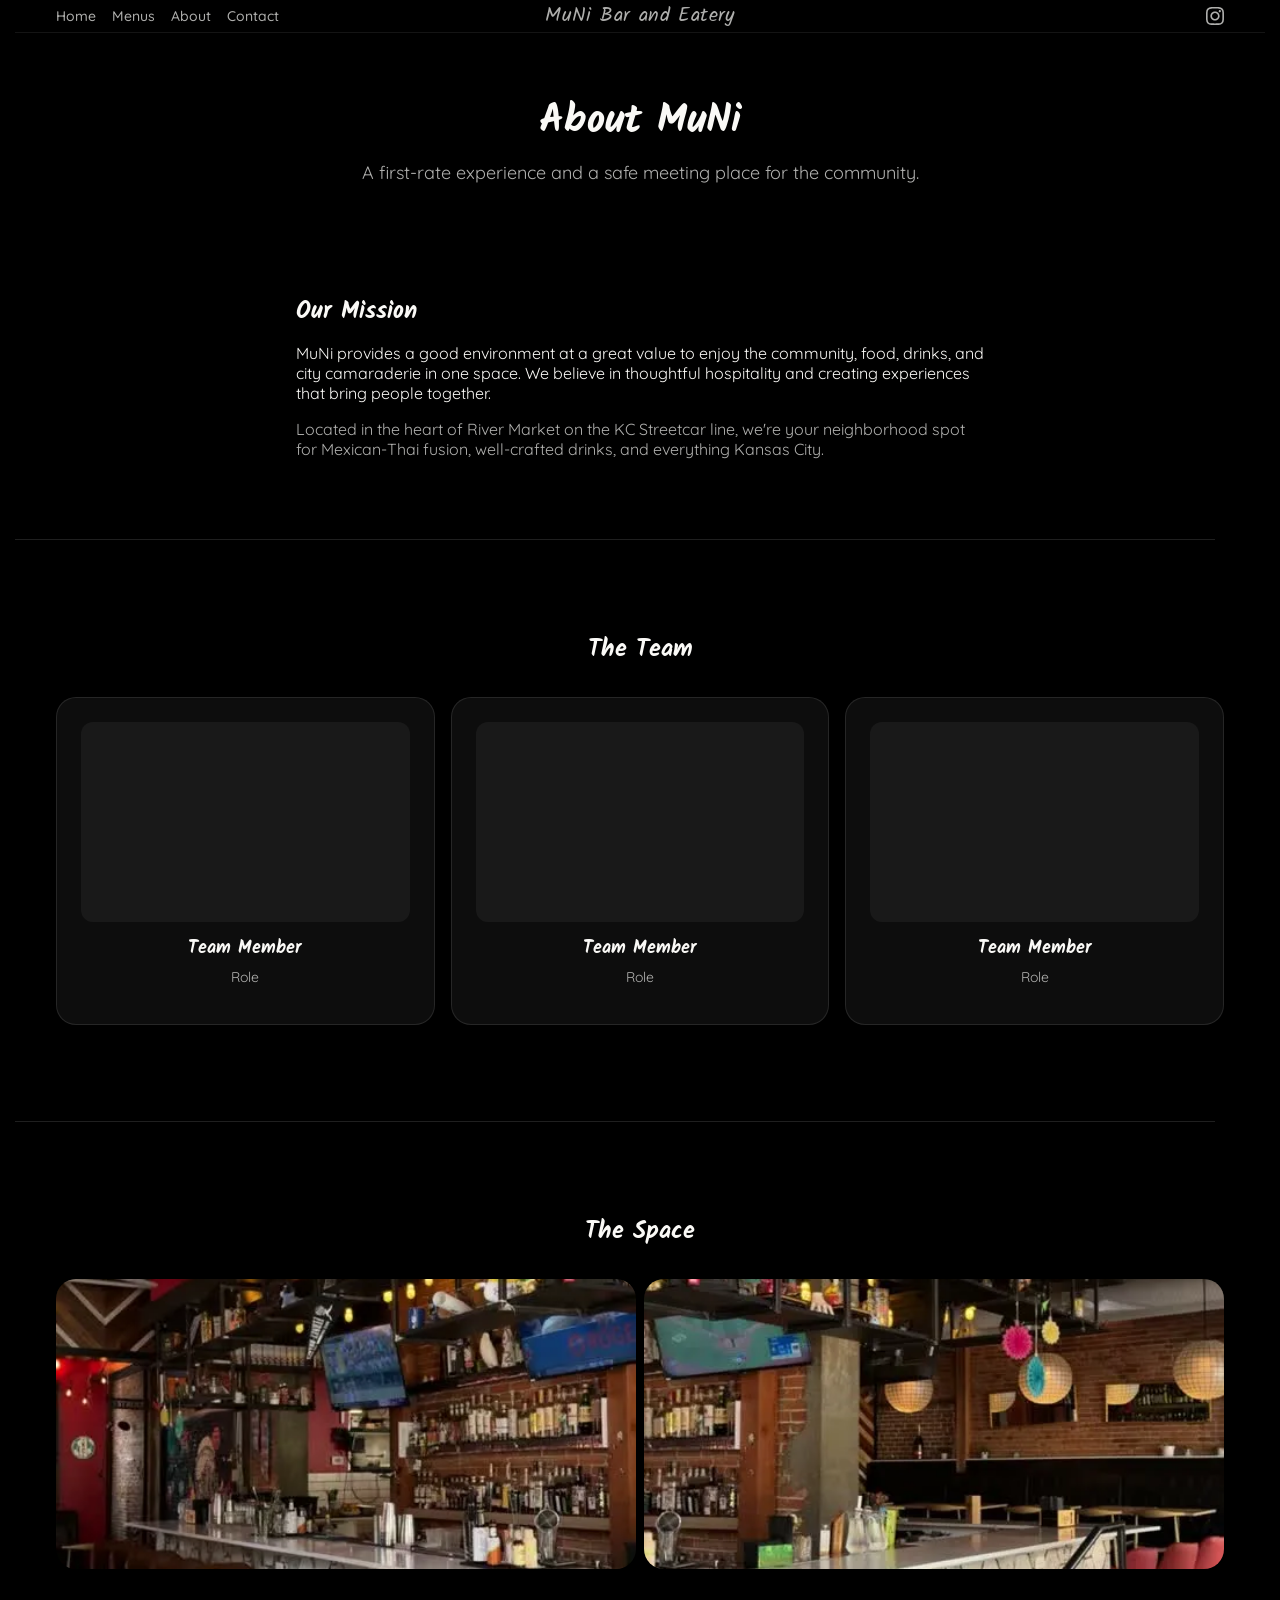
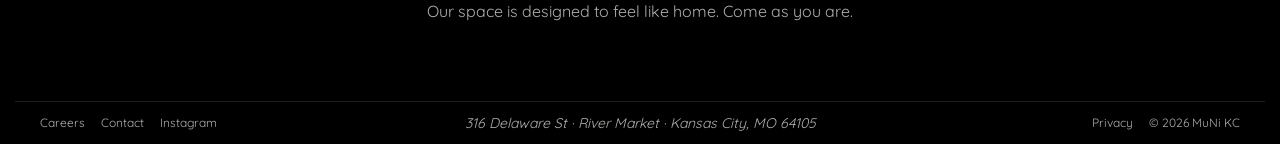
==== commit fb3f1ae5: "Update Space section with wide-cropped bar photos - Changed aspect ratio to 2:1 for wider panoramic " ====
--- a/about.html
+++ b/about.html
@@ -139,10 +139,10 @@
         <div class="container">
           <h2 class="text-2xl mb-lg text-center">The Space</h2>
           <div class="grid grid-2 gap-sm" style="grid-template-columns: 1fr 1fr;">
-            <!-- Space Photo 1 - Bar interior (right side visible to connect with bar2) -->
-            <img src="./images/carousel/bar1.webp" alt="MuNi KC bar interior with TV and bottle shelves" class="space-photo" style="width:100%;aspect-ratio:4/3;object-fit:cover;object-position:right center;border-radius:var(--radius-lg) 0 0 var(--radius-lg);" loading="lazy" />
-            <!-- Space Photo 2 - Bar atmosphere (left side visible to continue from bar1) -->
-            <img src="./images/carousel/bar2.webp" alt="MuNi KC bar seating and hanging lanterns" class="space-photo" style="width:100%;aspect-ratio:4/3;object-fit:cover;object-position:left center;border-radius:0 var(--radius-lg) var(--radius-lg) 0;" loading="lazy" />
+            <!-- Space Photo 1 - Bar interior (far left portion, cropped wide) -->
+            <img src="./images/carousel/bar1.webp" alt="MuNi KC bar interior with TV and bottle shelves" class="space-photo" style="width:100%;aspect-ratio:2/1;object-fit:cover;object-position:0% center;border-radius:var(--radius-lg);" loading="lazy" />
+            <!-- Space Photo 2 - Bar atmosphere (far right portion, lanterns and stools) -->
+            <img src="./images/carousel/bar2.webp" alt="MuNi KC bar seating and hanging lanterns" class="space-photo" style="width:100%;aspect-ratio:2/1;object-fit:cover;object-position:100% center;border-radius:var(--radius-lg);" loading="lazy" />
           </div>
           <p class="text-center text-muted mt-lg">
             Our space is designed to feel like home. Come as you are.
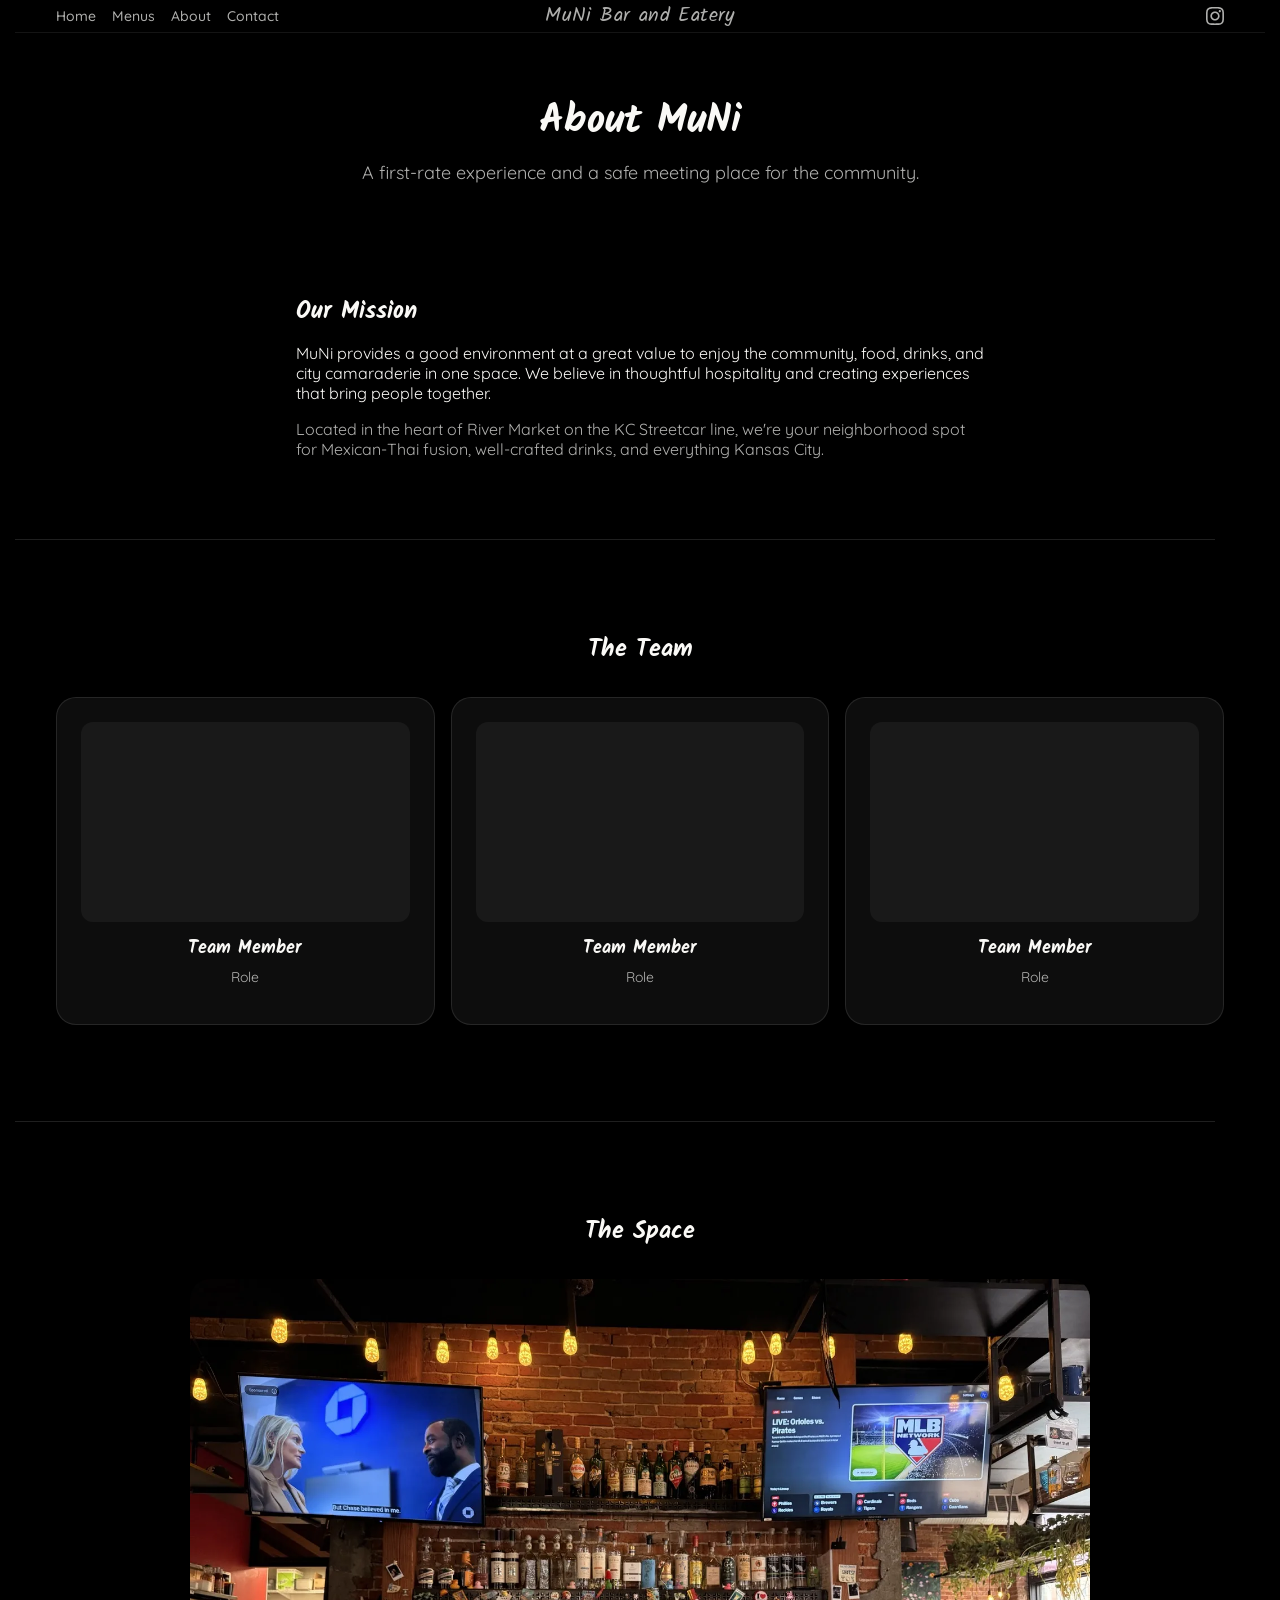
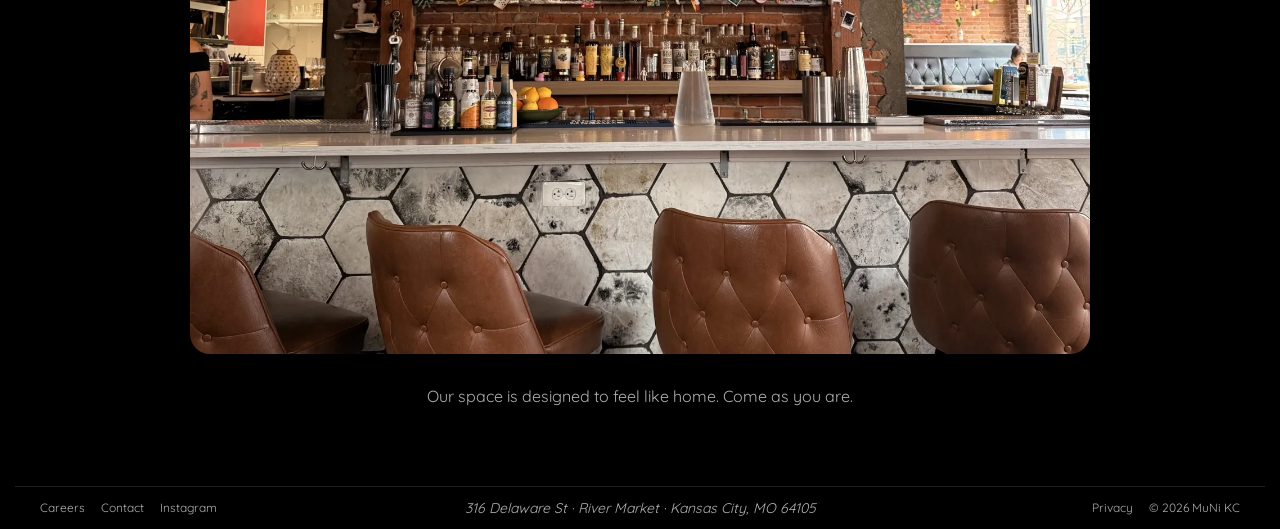
==== commit 722f8654: "Replace two bar photos with single backbar image on about page Co-Authored-By: Claude Opus 4.5 <nore" ====
--- a/about.html
+++ b/about.html
@@ -138,11 +138,8 @@
       <section class="section" id="space">
         <div class="container">
           <h2 class="text-2xl mb-lg text-center">The Space</h2>
-          <div class="grid grid-2 gap-sm" style="grid-template-columns: 1fr 1fr;">
-            <!-- Space Photo 1 - Bar interior (far left portion, cropped wide) -->
-            <img src="./images/carousel/bar1.webp" alt="MuNi KC bar interior with TV and bottle shelves" class="space-photo" style="width:100%;aspect-ratio:2/1;object-fit:cover;object-position:0% center;border-radius:var(--radius-lg);" loading="lazy" />
-            <!-- Space Photo 2 - Bar atmosphere (far right portion, lanterns and stools) -->
-            <img src="./images/carousel/bar2.webp" alt="MuNi KC bar seating and hanging lanterns" class="space-photo" style="width:100%;aspect-ratio:2/1;object-fit:cover;object-position:100% center;border-radius:var(--radius-lg);" loading="lazy" />
+          <div style="display:flex;justify-content:center;">
+            <img src="./images/backbar.webp" alt="MuNi KC bar interior" class="space-photo" style="width:100%;max-width:900px;aspect-ratio:4/3;object-fit:cover;border-radius:var(--radius-lg);" loading="lazy" />
           </div>
           <p class="text-center text-muted mt-lg">
             Our space is designed to feel like home. Come as you are.
--- a/style.min.css
+++ b/style.min.css
@@ -1 +1 @@
-:root{--bg:#000000;--text:#FAF9F6;--muted:rgba(250,249,246,.7);--accent-primary:#C41E3A;--accent-secondary:#8B1A2D;--accent-highlight:#E63950;--accent-link:#C41E3A;--container:1200px;--header-h:48px;--radius-sm:12px;--radius-lg:20px;--shadow-soft:0 8px 20px rgba(0,0,0,.35);--t-fast:.12s;--t-base:.3s;--t-slow:.6s;--ease:cubic-bezier(.25,.8,.25,1)}*,::after,::before{box-sizing:border-box}body,html{height:100%}html{overflow-x:hidden;scrollbar-gutter:stable both-edges;background:#000}body{margin:0;min-height:100vh;min-height:100dvh;display:flex;flex-direction:column;background:var(--bg);color:var(--text);font-family:Quicksand,system-ui,-apple-system,sans-serif}.sr-only{position:absolute;width:1px;height:1px;margin:-1px;padding:0;overflow:hidden;clip:rect(0,0,0,0);white-space:nowrap;border:0}.skip-link{position:absolute;top:-40px;left:0;z-index:10000;padding:.5rem 1rem;background:var(--accent-primary);color:#fff;transition:top var(--t-base) ease}.skip-link:focus{top:0}#page-transition{position:fixed;inset:0;z-index:9999;pointer-events:none;background:radial-gradient(ellipse at center,rgba(139,26,45,.15) 0,var(--bg) 70%);opacity:0;transition:opacity .6s cubic-bezier(.4, 0, .2, 1)}#page-transition.active{opacity:1}main{flex:1 0 auto;opacity:1;transform:scale(1);transition:opacity .5s ease-in-out,transform .6s cubic-bezier(.4, 0, .2, 1)}html.is-entering main{opacity:0;transform:scale(1.02)}html.is-leaving main{opacity:0;transform:scale(.98)}html.is-entering,html.is-leaving{overflow:hidden}@media (prefers-reduced-motion:reduce){#page-transition,main{transition:none}}h1,h2,h3,h4,h5,h6{margin:0 0 .5em;font-family:Kalam,cursive;font-weight:700;line-height:1.2}p{margin:0 0 1em}small{color:var(--muted);font-size:.875rem}a{font-family:Quicksand,system-ui,sans-serif;color:var(--accent-link);text-decoration:none;transition:color var(--t-fast) ease,text-shadow var(--t-fast) ease,filter var(--t-fast) ease}a:hover{color:var(--accent-highlight);text-shadow:0 0 8px rgba(196,30,58,.9),0 0 16px rgba(196,30,58,.7),0 0 32px rgba(196,30,58,.5);filter:drop-shadow(0 0 6px rgba(196,30,58,.8))}.container{max-width:var(--container);margin:0 auto;padding:0 1rem}.site-header{position:sticky;top:0;z-index:1000;height:var(--header-h);width:100%;backdrop-filter:blur(6px) saturate(140%);-webkit-backdrop-filter:blur(6px) saturate(140%);border-bottom:1px solid rgba(255,255,255,.08)}.header-grid{max-width:var(--container);margin:0 auto;padding:0 1rem;height:100%}.nav{display:grid;grid-template-columns:1fr auto 1fr;align-items:center;width:100%;height:100%}.nav-left-section{display:flex;align-items:center;gap:1rem;justify-self:start}.nav .pages,.nav .socials{display:flex;align-items:center;gap:1rem}.nav .header-title{justify-self:center}.nav .header-title a{font-family:Kalam,cursive;font-weight:400;font-size:1.25rem;letter-spacing:.02em;color:var(--muted);transition:color var(--t-fast) ease,text-shadow var(--t-fast) ease,filter var(--t-fast) ease}.nav .header-title a:hover{color:var(--text);text-shadow:0 0 8px rgba(196,30,58,.9),0 0 16px rgba(196,30,58,.7),0 0 32px rgba(196,30,58,.5);filter:drop-shadow(0 0 6px rgba(196,30,58,.8))}.nav .socials{justify-self:end}.nav .socials .nav-link{display:flex;align-items:center}.nav .socials .nav-link svg{transition:filter var(--t-fast) ease}.nav .socials .nav-link:hover svg{filter:drop-shadow(0 0 6px rgba(196,30,58,.9)) drop-shadow(0 0 12px rgba(196,30,58,.6))}.nav-link{font-size:.875rem;font-weight:500;color:var(--muted);transition:color var(--t-fast) ease,text-shadow var(--t-fast) ease,filter var(--t-fast) ease}.nav-link:hover{color:var(--text);text-shadow:0 0 8px rgba(196,30,58,.9),0 0 16px rgba(196,30,58,.7),0 0 32px rgba(196,30,58,.5);filter:drop-shadow(0 0 6px rgba(196,30,58,.8))}.nav-link.is-active{color:var(--accent-highlight)}.nav-toggle{display:none;appearance:none;background:0 0;border:none;padding:.5rem;cursor:pointer}.nav-toggle span{display:block;width:20px;height:2px;background:var(--text);margin:4px 0;transition:transform var(--t-fast) ease,opacity var(--t-fast) ease}.mobile-menu{display:none;position:fixed;top:var(--header-h);left:0;right:0;bottom:0;z-index:999;background:var(--bg);padding:2rem 1rem;opacity:0;transform:translateY(-10px);pointer-events:none;transition:opacity var(--t-base) ease,transform var(--t-base) ease}.mobile-menu.is-active{opacity:1;transform:translateY(0);pointer-events:auto}.mobile-menu .nav-link{display:block;padding:.75rem 0;font-size:1.125rem;border-bottom:1px solid rgba(255,255,255,.1)}.nav-center,.nav-left,.nav-right{display:flex;align-items:center;gap:1rem}.nav-center{justify-self:center}.nav-left{width:100%;justify-content:flex-start}.nav-right{width:100%;justify-content:flex-end}img{display:block;max-width:100%;height:auto}.button{appearance:none;cursor:pointer;display:inline-flex;align-items:center;justify-content:center;padding:.75rem 1.25rem;border-radius:999px;font:inherit;font-weight:600;letter-spacing:.02em;color:#fff;background:#111;border:1px solid rgba(255,255,255,.3);box-shadow:var(--shadow-soft);transition:transform var(--t-fast) ease,box-shadow var(--t-fast) ease,border-color var(--t-base) ease}.button:hover{transform:translateY(-1px);border-color:rgba(255,255,255,.6)}.button:active{transform:translateY(1px)}.button:focus-visible{outline:0;box-shadow:0 0 0 3px rgba(255,45,241,.5),var(--shadow-soft)}.button:disabled{opacity:.6;cursor:not-allowed;transform:none}.footer{margin-top:auto;padding:.75rem 1rem;font-size:.75rem;color:var(--muted);border-top:1px solid rgba(255,255,255,.12)}.footer-content{max-width:var(--container);margin:0 auto;display:grid;grid-template-columns:1fr auto 1fr;align-items:center;gap:1rem}.footer-content p{margin:0}.footer-left{display:flex;gap:1rem;justify-content:flex-start}.footer-left a{color:var(--muted);transition:color var(--t-fast) ease,text-shadow var(--t-fast) ease,filter var(--t-fast) ease}.footer-left a:hover{color:var(--text);text-shadow:0 0 8px rgba(196,30,58,.9),0 0 16px rgba(196,30,58,.7),0 0 32px rgba(196,30,58,.5);filter:drop-shadow(0 0 6px rgba(196,30,58,.8))}.footer-center{text-align:center;font-size:.875rem}.footer-center a{color:var(--muted);transition:color var(--t-fast) ease,text-shadow var(--t-fast) ease,filter var(--t-fast) ease}.footer-center a:hover{color:var(--text);text-shadow:0 0 8px rgba(196,30,58,.9),0 0 16px rgba(196,30,58,.7),0 0 32px rgba(196,30,58,.5);filter:drop-shadow(0 0 6px rgba(196,30,58,.8))}.footer-right{display:flex;gap:1rem;justify-content:flex-end;align-items:center}.footer-right a{color:var(--muted);transition:color var(--t-fast) ease,text-shadow var(--t-fast) ease,filter var(--t-fast) ease}.footer-right a:hover{color:var(--text);text-shadow:0 0 8px rgba(196,30,58,.9),0 0 16px rgba(196,30,58,.7),0 0 32px rgba(196,30,58,.5);filter:drop-shadow(0 0 6px rgba(196,30,58,.8))}.footer-copy{font-size:.75rem;color:var(--muted)}@media (max-width:576px){.footer-content{grid-template-columns:1fr;text-align:center;gap:.5rem}.footer-left,.footer-right{justify-content:center}}.grid{display:grid;gap:1rem}.grid-2{grid-template-columns:repeat(2,1fr)}.grid-3{grid-template-columns:repeat(3,1fr)}.grid-4{grid-template-columns:repeat(4,1fr)}.grid-auto-fit{grid-template-columns:repeat(auto-fit,minmax(280px,1fr))}.grid-auto-fill{grid-template-columns:repeat(auto-fill,minmax(280px,1fr))}.flex{display:flex}.flex-col{flex-direction:column}.flex-wrap{flex-wrap:wrap}.flex-center{display:flex;align-items:center;justify-content:center}.items-start{align-items:flex-start}.items-center{align-items:center}.items-end{align-items:flex-end}.justify-start{justify-content:flex-start}.justify-center{justify-content:center}.justify-end{justify-content:flex-end}.justify-between{justify-content:space-between}.gap-0{gap:0}.gap-xs{gap:.25rem}.gap-sm{gap:.5rem}.gap-md{gap:1rem}.gap-lg{gap:2rem}.gap-xl{gap:4rem}.section{padding:4rem 0}.section-sm{padding:2rem 0}.section-lg{padding:6rem 0}.hero-logo{margin:0 auto 1.5rem;max-width:600px;width:100%}.hero-logo-img{width:100%;height:auto;display:block}#now-serving{font-family:Kalam,cursive;font-size:1.25rem;font-weight:700;color:var(--text);text-shadow:0 0 12px rgba(250,249,246,.6),0 0 24px rgba(250,249,246,.4);letter-spacing:.02em}#now-serving .serving-type{color:var(--accent-primary)}#now-serving .serving-next{display:block;font-family:Quicksand,system-ui,sans-serif;font-size:.875rem;font-weight:400;color:var(--muted);text-shadow:none;margin-top:.25rem}.container-sm{max-width:720px;margin:0 auto;padding:0 1rem}.card{background:rgba(255,255,255,.05);border:1px solid rgba(255,255,255,.1);border-radius:var(--radius-lg);padding:1.5rem;transition:border-color var(--t-base) ease,transform var(--t-fast) ease}.card:hover{border-color:rgba(255,255,255,.2)}.form-group{margin-bottom:1.25rem}.form-label{display:block;margin-bottom:.5rem;font-weight:600;font-size:.875rem;color:var(--text)}.form-input,.form-select,.form-textarea{width:100%;padding:.75rem 1rem;font:inherit;font-size:1rem;color:var(--text);background:rgba(255,255,255,.05);border:1px solid rgba(255,255,255,.2);border-radius:var(--radius-sm);transition:border-color var(--t-base) ease,box-shadow var(--t-base) ease}.form-input::placeholder,.form-textarea::placeholder{color:var(--muted)}.form-input:focus,.form-select:focus,.form-textarea:focus{outline:0;border-color:var(--accent-primary);box-shadow:0 0 0 3px rgba(0,141,218,.25)}.form-textarea{min-height:120px;resize:vertical}.form-select{appearance:none;cursor:pointer;background-image:url("data:image/svg+xml,%3Csvg xmlns='http://www.w3.org/2000/svg' width='12' height='12' fill='%23ffffff' viewBox='0 0 16 16'%3E%3Cpath d='M8 11L3 6h10l-5 5z'/%3E%3C/svg%3E");background-repeat:no-repeat;background-position:right 1rem center;padding-right:2.5rem}.button-primary{background:var(--accent-primary);border-color:var(--accent-primary)}.button-primary:hover{background:var(--accent-secondary);border-color:var(--accent-secondary)}.button-secondary{background:0 0;border-color:rgba(255,255,255,.3)}.button-secondary:hover{background:rgba(255,255,255,.1);border-color:rgba(255,255,255,.5)}.button-ghost{background:0 0;border-color:transparent;box-shadow:none}.button-ghost:hover{background:rgba(255,255,255,.1);border-color:transparent}.button-block{display:flex;width:100%}.divider{height:1px;background:rgba(255,255,255,.12);margin:2rem 0;border:none}.m-0{margin:0}.m-auto{margin:auto}.mx-auto{margin-left:auto;margin-right:auto}.my-auto{margin-top:auto;margin-bottom:auto}.mt-0{margin-top:0}.mt-xs{margin-top:.25rem}.mt-sm{margin-top:.5rem}.mt-md{margin-top:1rem}.mt-lg{margin-top:2rem}.mt-xl{margin-top:4rem}.mb-0{margin-bottom:0}.mb-xs{margin-bottom:.25rem}.mb-sm{margin-bottom:.5rem}.mb-md{margin-bottom:1rem}.mb-lg{margin-bottom:2rem}.mb-xl{margin-bottom:4rem}.ml-auto{margin-left:auto}.mr-auto{margin-right:auto}.p-0{padding:0}.p-xs{padding:.25rem}.p-sm{padding:.5rem}.p-md{padding:1rem}.p-lg{padding:2rem}.p-xl{padding:4rem}.py-xs{padding-top:.25rem;padding-bottom:.25rem}.py-sm{padding-top:.5rem;padding-bottom:.5rem}.py-md{padding-top:1rem;padding-bottom:1rem}.py-lg{padding-top:2rem;padding-bottom:2rem}.py-xl{padding-top:4rem;padding-bottom:4rem}.px-xs{padding-left:.25rem;padding-right:.25rem}.px-sm{padding-left:.5rem;padding-right:.5rem}.px-md{padding-left:1rem;padding-right:1rem}.px-lg{padding-left:2rem;padding-right:2rem}.px-xl{padding-left:4rem;padding-right:4rem}.text-left{text-align:left}.text-center{text-align:center}.text-right{text-align:right}.text-xs{font-size:.75rem}.text-sm{font-size:.875rem}.text-base{font-size:1rem}.text-lg{font-size:1.125rem}.text-xl{font-size:1.25rem}.text-2xl{font-size:1.5rem}.text-3xl{font-size:2rem}.text-4xl{font-size:2.5rem}.text-5xl{font-size:3rem}.font-light{font-weight:300}.font-normal{font-weight:400}.font-medium{font-weight:500}.font-semibold{font-weight:600}.font-bold{font-weight:700}.text-muted{color:var(--muted)}.text-primary{color:var(--accent-primary)}.text-secondary{color:var(--accent-secondary)}.text-highlight{color:var(--accent-highlight)}.leading-none{line-height:1}.leading-tight{line-height:1.25}.leading-normal{line-height:1.5}.leading-relaxed{line-height:1.75}.truncate{overflow:hidden;text-overflow:ellipsis;white-space:nowrap}.uppercase{text-transform:uppercase}.lowercase{text-transform:lowercase}.capitalize{text-transform:capitalize}.hidden{display:none}.block{display:block}.inline{display:inline}.inline-block{display:inline-block}.relative{position:relative}.absolute{position:absolute}.fixed{position:fixed}.sticky{position:sticky}.inset-0{top:0;right:0;bottom:0;left:0}.w-full{width:100%}.h-full{height:100%}.min-h-screen{min-height:100vh}.overflow-hidden{overflow:hidden}.overflow-auto{overflow:auto}.rounded{border-radius:var(--radius-sm)}.rounded-lg{border-radius:var(--radius-lg)}.rounded-full{border-radius:9999px}.rounded-none{border-radius:0}.shadow{box-shadow:var(--shadow-soft)}.shadow-none{box-shadow:none}.opacity-0{opacity:0}.opacity-50{opacity:.5}.opacity-75{opacity:.75}.opacity-100{opacity:1}.pointer-events-none{pointer-events:none}.pointer-events-auto{pointer-events:auto}.cursor-pointer{cursor:pointer}.cursor-not-allowed{cursor:not-allowed}.list-none{list-style:none;padding:0;margin:0}.list-disc{list-style:disc;padding-left:1.5rem}.list-decimal{list-style:decimal;padding-left:1.5rem}@media (max-width:1200px){.container{max-width:960px}}@media (max-width:992px){.grid-4{grid-template-columns:repeat(2,1fr)}.hide-lg{display:none}}@media (max-width:768px){.container{max-width:100%}.grid-2,.grid-3,.grid-4{grid-template-columns:1fr}.section{padding:3rem 0}.section-lg{padding:4rem 0}.nav .pages{display:none}.nav-toggle{display:block}.mobile-menu{display:block}.hide-md{display:none}.show-md{display:block}.text-center-md{text-align:center}.flex-col-md{flex-direction:column}}@media (max-width:576px){.hide-sm{display:none}.show-sm{display:block}.p-lg{padding:1.5rem}.p-xl{padding:2rem}.text-4xl{font-size:2rem}.text-5xl{font-size:2.5rem}}.gallery-section{overflow:hidden}.gallery-carousel{position:relative;overflow:hidden;touch-action:pan-y}.carousel-track{display:flex;gap:1rem;transition:transform var(--t-base) var(--ease);pointer-events:none}.carousel-slide{flex:0 0 calc(33.333% - 0.667rem);min-width:calc(33.333% - .667rem)}@media (max-width:768px){.carousel-slide{flex:0 0 calc(50% - 0.5rem);min-width:calc(50% - .5rem)}}@media (max-width:480px){.carousel-slide{flex:0 0 100%;min-width:100%}}.carousel-placeholder{aspect-ratio:4/3;background:rgba(255,255,255,.05);border:1px solid rgba(255,255,255,.1);border-radius:var(--radius-sm);display:flex;align-items:center;justify-content:center;color:var(--muted);font-size:.875rem}.carousel-slide img{width:100%;height:100%;object-fit:cover;border-radius:var(--radius-sm);user-select:none;-webkit-user-select:none;-webkit-touch-callout:none}.gallery-carousel.rewinding .carousel-track{transition:transform 1.2s cubic-bezier(.25, .1, .25, 1)}.gallery-carousel.rewinding::before{content:'';position:absolute;inset:0;background:repeating-linear-gradient(0deg,transparent,transparent 2px,rgba(0,0,0,.6) 2px,rgba(0,0,0,.6) 4px);pointer-events:none;z-index:10;animation:vhs-overlay 1.2s ease-out forwards}.gallery-carousel.rewinding::after{content:'';position:absolute;left:0;right:0;height:14px;background:linear-gradient(180deg,transparent,rgba(255,255,255,.3) 30%,rgba(255,255,255,.5) 50%,rgba(255,255,255,.3) 70%,transparent);pointer-events:none;z-index:11;animation:vhs-tracking 1.2s ease-out forwards}.gallery-carousel.rewinding .carousel-slide{animation:vhs-warp 1.2s ease-out forwards}.gallery-carousel.rewinding .carousel-slide img{animation:vhs-distort 1.2s ease-out forwards}@keyframes vhs-overlay{0%{opacity:1}60%{opacity:.6}100%{opacity:0}}@keyframes vhs-tracking{0%{top:-10px;opacity:1}15%{top:100%;opacity:1}16%{top:-10px}35%{top:100%;opacity:.8}36%{top:-10px}60%{top:100%;opacity:.5}61%{top:-10px}90%{top:100%;opacity:.2}100%{top:100%;opacity:0}}@keyframes vhs-warp{0%{transform:scaleY(1.04) skewX(-.8deg)}10%{transform:scaleY(.96) skewX(1deg)}20%{transform:scaleY(1.025) skewX(-.6deg)}35%{transform:scaleY(.98) skewX(.4deg)}50%{transform:scaleY(1.012) skewX(-.25deg)}70%{transform:scaleY(.995) skewX(.1deg)}85%{transform:scaleY(1) skewX(0)}92%{transform:scale(1.04)}100%{transform:scale(1)}}@keyframes vhs-distort{0%{filter:saturate(1.6) contrast(1.3) hue-rotate(-20deg) blur(1.5px)}10%{filter:saturate(1.5) contrast(1.25) hue-rotate(15deg) blur(1px)}25%{filter:saturate(1.4) contrast(1.2) hue-rotate(-10deg) blur(.5px)}40%{filter:saturate(1.3) contrast(1.12) hue-rotate(6deg) blur(0)}60%{filter:saturate(1.15) contrast(1.06) hue-rotate(-3deg)}80%{filter:saturate(1) contrast(1) hue-rotate(0)}92%{filter:saturate(1) contrast(1.2) brightness(1.2)}100%{filter:saturate(1) contrast(1) brightness(1)}}.carousel-btn{position:absolute;top:50%;transform:translateY(-50%);width:40px;height:40px;border:none;border-radius:50%;background:rgba(0,0,0,.45);color:var(--text);cursor:pointer;display:flex;align-items:center;justify-content:center;transition:background var(--t-fast) ease;z-index:10;pointer-events:auto}.carousel-btn:hover{background:rgba(0,0,0,.8)}.carousel-btn-prev{left:1rem}.carousel-btn-next{right:1rem}.instagram-feed{margin:0 auto;max-width:100%}.menu-grid{display:grid;grid-template-columns:repeat(auto-fill,minmax(280px,1fr));gap:1.5rem}.menu-card{background:rgba(255,255,255,.03);border:1px solid rgba(255,255,255,.08);border-radius:var(--radius-sm);overflow:hidden;transition:border-color var(--t-fast) ease,transform var(--t-fast) ease}.menu-card:hover{border-color:var(--accent-primary);transform:translateY(-2px)}.menu-card-image{aspect-ratio:16/10;background-color:#0d0d0d;background-size:contain;background-position:center;background-repeat:no-repeat;display:flex;align-items:center;justify-content:center;color:var(--muted);font-size:.875rem;border-bottom:1px solid rgba(255,255,255,.05)}.menu-card-image[style*=background-image] span{display:none}.menu-card-image img{width:100%;height:100%;object-fit:cover}.menu-card-content{padding:1rem}.menu-card-title{font-family:Kalam,cursive;font-size:1.125rem;font-weight:700;margin:0 0 .25rem;line-height:1.3}.menu-card-desc{font-size:.875rem;color:var(--muted);margin:0 0 .75rem;line-height:1.4}.menu-card-price{font-family:Kalam,cursive;font-size:1rem;font-weight:700;color:var(--accent-primary)}.menu-card .tag{display:inline-block;font-size:.625rem;font-weight:600;text-transform:uppercase;letter-spacing:.05em;padding:.125rem .375rem;background:rgba(255,255,255,.1);border-radius:4px;margin-left:.25rem;vertical-align:middle}@media (max-width:480px){.menu-grid{grid-template-columns:1fr}}.back-to-top{appearance:none;cursor:pointer;font:inherit;position:fixed;bottom:2rem;right:2rem;width:44px;height:44px;display:flex;align-items:center;justify-content:center;background:rgba(0,0,0,.7);border:1px solid rgba(255,255,255,.15);border-radius:50%;color:var(--muted);opacity:0;visibility:hidden;transform:translateY(1rem);transition:opacity var(--t-base) ease,visibility var(--t-base) ease,transform var(--t-base) ease,color var(--t-fast) ease,border-color var(--t-fast) ease,filter var(--t-fast) ease;z-index:100}.back-to-top.is-visible{opacity:1;visibility:visible;transform:translateY(0)}.back-to-top:hover{color:var(--accent-highlight);border-color:rgba(196,30,58,.5);text-shadow:0 0 8px rgba(196,30,58,.9),0 0 16px rgba(196,30,58,.7);filter:drop-shadow(0 0 6px rgba(196,30,58,.8))}.back-to-top svg{transition:filter var(--t-fast) ease}.back-to-top:hover svg{filter:drop-shadow(0 0 4px rgba(196,30,58,.9))}@media (max-width:576px){.back-to-top{bottom:1rem;right:1rem;width:40px;height:40px}}@media print{*{background:0 0!important;color:#000!important;box-shadow:none!important}#page-transition,.button,.footer,.site-header,.skip-link{display:none!important}a{text-decoration:underline}.container{max-width:100%}}+:root{--bg:#000000;--text:#FAF9F6;--muted:rgba(250,249,246,.7);--accent-primary:#C41E3A;--accent-secondary:#8B1A2D;--accent-highlight:#E63950;--accent-link:#C41E3A;--container:1200px;--header-h:48px;--radius-sm:12px;--radius-lg:20px;--shadow-soft:0 8px 20px rgba(0,0,0,.35);--t-fast:.12s;--t-base:.3s;--t-slow:.6s;--ease:cubic-bezier(.25,.8,.25,1)}*,::after,::before{box-sizing:border-box}body,html{height:100%}html{overflow-x:hidden;scrollbar-gutter:stable both-edges;background:#000}body{margin:0;min-height:100vh;min-height:100dvh;display:flex;flex-direction:column;background:var(--bg);color:var(--text);font-family:Quicksand,system-ui,-apple-system,sans-serif}.sr-only{position:absolute;width:1px;height:1px;margin:-1px;padding:0;overflow:hidden;clip:rect(0,0,0,0);white-space:nowrap;border:0}.skip-link{position:absolute;top:-40px;left:0;z-index:10000;padding:.5rem 1rem;background:var(--accent-primary);color:#fff;transition:top var(--t-base) ease}.skip-link:focus{top:0}#page-transition{position:fixed;inset:0;z-index:9999;pointer-events:none;background:radial-gradient(ellipse at center,rgba(139,26,45,.15) 0,var(--bg) 70%);opacity:0;transition:opacity .6s cubic-bezier(.4, 0, .2, 1)}#page-transition.active{opacity:1}main{flex:1 0 auto;opacity:1;transform:scale(1);transition:opacity .5s ease-in-out,transform .6s cubic-bezier(.4, 0, .2, 1)}html.is-entering main{opacity:0;transform:scale(1.02)}html.is-leaving main{opacity:0;transform:scale(.98)}html.is-entering,html.is-leaving{overflow:hidden}@media (prefers-reduced-motion:reduce){#page-transition,main{transition:none}}h1,h2,h3,h4,h5,h6{margin:0 0 .5em;font-family:Kalam,cursive;font-weight:700;line-height:1.2}p{margin:0 0 1em}small{color:var(--muted);font-size:.875rem}a{font-family:Quicksand,system-ui,sans-serif;color:var(--accent-link);text-decoration:none;transition:color var(--t-fast) ease,text-shadow var(--t-fast) ease,filter var(--t-fast) ease}a:hover{color:var(--accent-highlight);text-shadow:0 0 8px rgba(196,30,58,.9),0 0 16px rgba(196,30,58,.7),0 0 32px rgba(196,30,58,.5);filter:drop-shadow(0 0 6px rgba(196,30,58,.8))}.container{max-width:var(--container);margin:0 auto;padding:0 1rem}.site-header{position:sticky;top:0;z-index:1000;height:var(--header-h);width:100%;backdrop-filter:blur(6px) saturate(140%);-webkit-backdrop-filter:blur(6px) saturate(140%);border-bottom:1px solid rgba(255,255,255,.08)}.header-grid{max-width:var(--container);margin:0 auto;padding:0 1rem;height:100%}.nav{display:grid;grid-template-columns:1fr auto 1fr;align-items:center;width:100%;height:100%}.nav-left-section{display:flex;align-items:center;gap:1rem;justify-self:start}.nav .pages,.nav .socials{display:flex;align-items:center;gap:1rem}.nav .header-title{justify-self:center}.nav .header-title a{font-family:Kalam,cursive;font-weight:400;font-size:1.25rem;letter-spacing:.02em;color:var(--muted);transition:color var(--t-fast) ease,text-shadow var(--t-fast) ease,filter var(--t-fast) ease}.nav .header-title a:hover{color:var(--text);text-shadow:0 0 8px rgba(196,30,58,.9),0 0 16px rgba(196,30,58,.7),0 0 32px rgba(196,30,58,.5);filter:drop-shadow(0 0 6px rgba(196,30,58,.8))}.nav .socials{justify-self:end}.nav .socials .nav-link{display:flex;align-items:center}.nav .socials .nav-link svg{transition:filter var(--t-fast) ease}.nav .socials .nav-link:hover svg{filter:drop-shadow(0 0 6px rgba(196,30,58,.9)) drop-shadow(0 0 12px rgba(196,30,58,.6))}.nav-link{font-size:.875rem;font-weight:500;color:var(--muted);transition:color var(--t-fast) ease,text-shadow var(--t-fast) ease,filter var(--t-fast) ease}.nav-link:hover{color:var(--text);text-shadow:0 0 8px rgba(196,30,58,.9),0 0 16px rgba(196,30,58,.7),0 0 32px rgba(196,30,58,.5);filter:drop-shadow(0 0 6px rgba(196,30,58,.8))}.nav-link.is-active{color:var(--accent-highlight)}.nav-toggle{display:none;appearance:none;background:0 0;border:none;padding:.5rem;cursor:pointer}.nav-toggle span{display:block;width:20px;height:2px;background:var(--text);margin:4px 0;transition:transform var(--t-fast) ease,opacity var(--t-fast) ease}.mobile-menu{display:none;position:fixed;top:var(--header-h);left:0;right:0;bottom:0;z-index:999;background:var(--bg);padding:2rem 1rem;opacity:0;transform:translateY(-10px);pointer-events:none;transition:opacity var(--t-base) ease,transform var(--t-base) ease}.mobile-menu.is-active{opacity:1;transform:translateY(0);pointer-events:auto}.mobile-menu .nav-link{display:block;padding:.75rem 0;font-size:1.125rem;border-bottom:1px solid rgba(255,255,255,.1)}.nav-center,.nav-left,.nav-right{display:flex;align-items:center;gap:1rem}.nav-center{justify-self:center}.nav-left{width:100%;justify-content:flex-start}.nav-right{width:100%;justify-content:flex-end}img{display:block;max-width:100%;height:auto}.button{appearance:none;cursor:pointer;display:inline-flex;align-items:center;justify-content:center;padding:.75rem 1.25rem;border-radius:999px;font:inherit;font-weight:600;letter-spacing:.02em;color:#fff;background:#111;border:1px solid rgba(255,255,255,.3);box-shadow:var(--shadow-soft);transition:transform var(--t-fast) ease,box-shadow var(--t-fast) ease,border-color var(--t-base) ease}.button:hover{transform:translateY(-1px);border-color:rgba(255,255,255,.6)}.button:active{transform:translateY(1px)}.button:focus-visible{outline:0;box-shadow:0 0 0 3px rgba(255,45,241,.5),var(--shadow-soft)}.button:disabled{opacity:.6;cursor:not-allowed;transform:none}.footer{margin-top:auto;padding:.75rem 1rem;font-size:.75rem;color:var(--muted);border-top:1px solid rgba(255,255,255,.12)}.footer-content{max-width:var(--container);margin:0 auto;display:grid;grid-template-columns:1fr auto 1fr;align-items:center;gap:1rem}.footer-content p{margin:0}.footer-left{display:flex;gap:1rem;justify-content:flex-start}.footer-left a{color:var(--muted);transition:color var(--t-fast) ease,text-shadow var(--t-fast) ease,filter var(--t-fast) ease}.footer-left a:hover{color:var(--text);text-shadow:0 0 8px rgba(196,30,58,.9),0 0 16px rgba(196,30,58,.7),0 0 32px rgba(196,30,58,.5);filter:drop-shadow(0 0 6px rgba(196,30,58,.8))}.footer-center{text-align:center;font-size:.875rem}.footer-center a{color:var(--muted);transition:color var(--t-fast) ease,text-shadow var(--t-fast) ease,filter var(--t-fast) ease}.footer-center a:hover{color:var(--text);text-shadow:0 0 8px rgba(196,30,58,.9),0 0 16px rgba(196,30,58,.7),0 0 32px rgba(196,30,58,.5);filter:drop-shadow(0 0 6px rgba(196,30,58,.8))}.footer-right{display:flex;gap:1rem;justify-content:flex-end;align-items:center}.footer-right a{color:var(--muted);transition:color var(--t-fast) ease,text-shadow var(--t-fast) ease,filter var(--t-fast) ease}.footer-right a:hover{color:var(--text);text-shadow:0 0 8px rgba(196,30,58,.9),0 0 16px rgba(196,30,58,.7),0 0 32px rgba(196,30,58,.5);filter:drop-shadow(0 0 6px rgba(196,30,58,.8))}.footer-copy{font-size:.75rem;color:var(--muted)}@media (max-width:576px){.footer-content{grid-template-columns:1fr;text-align:center;gap:.5rem}.footer-left,.footer-right{justify-content:center}}.grid{display:grid;gap:1rem}.grid-2{grid-template-columns:repeat(2,1fr)}.grid-3{grid-template-columns:repeat(3,1fr)}.grid-4{grid-template-columns:repeat(4,1fr)}.grid-auto-fit{grid-template-columns:repeat(auto-fit,minmax(280px,1fr))}.grid-auto-fill{grid-template-columns:repeat(auto-fill,minmax(280px,1fr))}.flex{display:flex}.flex-col{flex-direction:column}.flex-wrap{flex-wrap:wrap}.flex-center{display:flex;align-items:center;justify-content:center}.items-start{align-items:flex-start}.items-center{align-items:center}.items-end{align-items:flex-end}.justify-start{justify-content:flex-start}.justify-center{justify-content:center}.justify-end{justify-content:flex-end}.justify-between{justify-content:space-between}.gap-0{gap:0}.gap-xs{gap:.25rem}.gap-sm{gap:.5rem}.gap-md{gap:1rem}.gap-lg{gap:2rem}.gap-xl{gap:4rem}.section{padding:4rem 0}.section-sm{padding:2rem 0}.section-lg{padding:6rem 0}.hero-logo{margin:0 auto 1.5rem;max-width:600px;width:100%}.hero-logo-img{width:100%;height:auto;display:block}#now-serving{font-family:Kalam,cursive;font-size:1.25rem;font-weight:700;color:var(--text);text-shadow:0 0 12px rgba(250,249,246,.6),0 0 24px rgba(250,249,246,.4);letter-spacing:.02em}#now-serving .serving-type{color:var(--accent-primary)}#now-serving .serving-next{display:block;font-family:Quicksand,system-ui,sans-serif;font-size:.875rem;font-weight:400;color:var(--muted);text-shadow:none;margin-top:.25rem}.container-sm{max-width:720px;margin:0 auto;padding:0 1rem}.hours-wrapper{max-width:400px;margin:0 auto}.hours{text-align:left}.hours-row{display:flex;justify-content:space-between;gap:1rem;padding:.5rem 0;border-bottom:1px solid rgba(255,255,255,.1)}.hours-row:last-child{border-bottom:none}.hours-row:has(.brunch-text){background:rgba(255,20,147,.15);border-radius:6px;padding:.5rem .75rem;margin:0 -.75rem}@media (max-width:480px){.hours-row{flex-direction:column;gap:.125rem;text-align:center;padding:.625rem 0}.hours-row:has(.brunch-text){padding:.625rem .75rem}}.brunch-text{color:#ff1493;font-weight:700;text-shadow:0 0 10px rgba(255,20,147,.8),0 0 20px rgba(255,20,147,.6),0 0 30px rgba(255,20,147,.4),0 0 40px rgba(255,20,147,.2);animation:brunch-pulse 2s ease-in-out infinite}@keyframes brunch-pulse{0%,100%{text-shadow:0 0 10px rgba(255,20,147,.8),0 0 20px rgba(255,20,147,.6),0 0 30px rgba(255,20,147,.4),0 0 40px rgba(255,20,147,.2)}50%{text-shadow:0 0 15px #ff1493,0 0 30px rgba(255,20,147,.8),0 0 45px rgba(255,20,147,.6),0 0 60px rgba(255,20,147,.4)}}.hero{position:relative;overflow:hidden}.bubbles-container{position:absolute;bottom:15%;left:50%;transform:translateX(-50%);width:200px;height:100%;pointer-events:none;z-index:0}.bubble{position:absolute;bottom:0;background:radial-gradient(circle at 30% 30%,rgba(255,20,147,.4) 0,rgba(255,20,147,.2) 50%,rgba(255,20,147,.1) 100%);border:1px solid rgba(255,20,147,.3);border-radius:50%;animation:bubble-rise linear infinite}.bubble:first-child{width:8px;height:8px;left:20%;animation-duration:6s;animation-delay:0s}.bubble:nth-child(2){width:12px;height:12px;left:40%;animation-duration:7s;animation-delay:1s}.bubble:nth-child(3){width:6px;height:6px;left:60%;animation-duration:5s;animation-delay:.5s}.bubble:nth-child(4){width:10px;height:10px;left:80%;animation-duration:8s;animation-delay:2s}.bubble:nth-child(5){width:7px;height:7px;left:30%;animation-duration:6.5s;animation-delay:1.5s}.bubble:nth-child(6){width:14px;height:14px;left:50%;animation-duration:9s;animation-delay:.8s}.bubble:nth-child(7){width:5px;height:5px;left:70%;animation-duration:5.5s;animation-delay:3s}.bubble:nth-child(8){width:9px;height:9px;left:25%;animation-duration:7.5s;animation-delay:2.5s}.bubble:nth-child(9){width:11px;height:11px;left:55%;animation-duration:6.8s;animation-delay:.3s}.bubble:nth-child(10){width:6px;height:6px;left:75%;animation-duration:5.2s;animation-delay:1.8s}.bubble:nth-child(11){width:8px;height:8px;left:45%;animation-duration:7.2s;animation-delay:2.8s}.bubble:nth-child(12){width:10px;height:10px;left:35%;animation-duration:8.5s;animation-delay:.6s}@keyframes bubble-rise{0%{transform:translateY(0) translateX(0) scale(1);opacity:.8}25%{transform:translateY(-25vh) translateX(10px) scale(.95);opacity:.7}50%{transform:translateY(-50vh) translateX(-5px) scale(.85);opacity:.5}75%{transform:translateY(-75vh) translateX(8px) scale(.7);opacity:.3}100%{transform:translateY(-100vh) translateX(0) scale(.5);opacity:0}}@media (prefers-reduced-motion:reduce){.brunch-text{animation:none}.bubble{animation:none;opacity:.3}}.card{background:rgba(255,255,255,.05);border:1px solid rgba(255,255,255,.1);border-radius:var(--radius-lg);padding:1.5rem;transition:border-color var(--t-base) ease,transform var(--t-fast) ease}.card:hover{border-color:rgba(255,255,255,.2)}.form-group{margin-bottom:1.25rem}.form-label{display:block;margin-bottom:.5rem;font-weight:600;font-size:.875rem;color:var(--text)}.form-input,.form-select,.form-textarea{width:100%;padding:.75rem 1rem;font:inherit;font-size:1rem;color:var(--text);background:rgba(255,255,255,.05);border:1px solid rgba(255,255,255,.2);border-radius:var(--radius-sm);transition:border-color var(--t-base) ease,box-shadow var(--t-base) ease}.form-input::placeholder,.form-textarea::placeholder{color:var(--muted)}.form-input:focus,.form-select:focus,.form-textarea:focus{outline:0;border-color:var(--accent-primary);box-shadow:0 0 0 3px rgba(0,141,218,.25)}.form-textarea{min-height:120px;resize:vertical}.form-select{appearance:none;cursor:pointer;background-image:url("data:image/svg+xml,%3Csvg xmlns='http://www.w3.org/2000/svg' width='12' height='12' fill='%23ffffff' viewBox='0 0 16 16'%3E%3Cpath d='M8 11L3 6h10l-5 5z'/%3E%3C/svg%3E");background-repeat:no-repeat;background-position:right 1rem center;padding-right:2.5rem}.button-primary{background:var(--accent-primary);border-color:var(--accent-primary)}.button-primary:hover{background:var(--accent-secondary);border-color:var(--accent-secondary)}.button-secondary{background:0 0;border-color:rgba(255,255,255,.3)}.button-secondary:hover{background:rgba(255,255,255,.1);border-color:rgba(255,255,255,.5)}.button-ghost{background:0 0;border-color:transparent;box-shadow:none}.button-ghost:hover{background:rgba(255,255,255,.1);border-color:transparent}.button-block{display:flex;width:100%}.divider{height:1px;background:rgba(255,255,255,.12);margin:2rem 0;border:none}.m-0{margin:0}.m-auto{margin:auto}.mx-auto{margin-left:auto;margin-right:auto}.my-auto{margin-top:auto;margin-bottom:auto}.mt-0{margin-top:0}.mt-xs{margin-top:.25rem}.mt-sm{margin-top:.5rem}.mt-md{margin-top:1rem}.mt-lg{margin-top:2rem}.mt-xl{margin-top:4rem}.mb-0{margin-bottom:0}.mb-xs{margin-bottom:.25rem}.mb-sm{margin-bottom:.5rem}.mb-md{margin-bottom:1rem}.mb-lg{margin-bottom:2rem}.mb-xl{margin-bottom:4rem}.ml-auto{margin-left:auto}.mr-auto{margin-right:auto}.p-0{padding:0}.p-xs{padding:.25rem}.p-sm{padding:.5rem}.p-md{padding:1rem}.p-lg{padding:2rem}.p-xl{padding:4rem}.py-xs{padding-top:.25rem;padding-bottom:.25rem}.py-sm{padding-top:.5rem;padding-bottom:.5rem}.py-md{padding-top:1rem;padding-bottom:1rem}.py-lg{padding-top:2rem;padding-bottom:2rem}.py-xl{padding-top:4rem;padding-bottom:4rem}.px-xs{padding-left:.25rem;padding-right:.25rem}.px-sm{padding-left:.5rem;padding-right:.5rem}.px-md{padding-left:1rem;padding-right:1rem}.px-lg{padding-left:2rem;padding-right:2rem}.px-xl{padding-left:4rem;padding-right:4rem}.text-left{text-align:left}.text-center{text-align:center}.text-right{text-align:right}.text-xs{font-size:.75rem}.text-sm{font-size:.875rem}.text-base{font-size:1rem}.text-lg{font-size:1.125rem}.text-xl{font-size:1.25rem}.text-2xl{font-size:1.5rem}.text-3xl{font-size:2rem}.text-4xl{font-size:2.5rem}.text-5xl{font-size:3rem}.font-light{font-weight:300}.font-normal{font-weight:400}.font-medium{font-weight:500}.font-semibold{font-weight:600}.font-bold{font-weight:700}.text-muted{color:var(--muted)}.text-primary{color:var(--accent-primary)}.text-secondary{color:var(--accent-secondary)}.text-highlight{color:var(--accent-highlight)}.leading-none{line-height:1}.leading-tight{line-height:1.25}.leading-normal{line-height:1.5}.leading-relaxed{line-height:1.75}.truncate{overflow:hidden;text-overflow:ellipsis;white-space:nowrap}.uppercase{text-transform:uppercase}.lowercase{text-transform:lowercase}.capitalize{text-transform:capitalize}.hidden{display:none}.block{display:block}.inline{display:inline}.inline-block{display:inline-block}.relative{position:relative}.absolute{position:absolute}.fixed{position:fixed}.sticky{position:sticky}.inset-0{top:0;right:0;bottom:0;left:0}.w-full{width:100%}.h-full{height:100%}.min-h-screen{min-height:100vh}.overflow-hidden{overflow:hidden}.overflow-auto{overflow:auto}.rounded{border-radius:var(--radius-sm)}.rounded-lg{border-radius:var(--radius-lg)}.rounded-full{border-radius:9999px}.rounded-none{border-radius:0}.shadow{box-shadow:var(--shadow-soft)}.shadow-none{box-shadow:none}.opacity-0{opacity:0}.opacity-50{opacity:.5}.opacity-75{opacity:.75}.opacity-100{opacity:1}.pointer-events-none{pointer-events:none}.pointer-events-auto{pointer-events:auto}.cursor-pointer{cursor:pointer}.cursor-not-allowed{cursor:not-allowed}.list-none{list-style:none;padding:0;margin:0}.list-disc{list-style:disc;padding-left:1.5rem}.list-decimal{list-style:decimal;padding-left:1.5rem}@media (max-width:1200px){.container{max-width:960px}}@media (max-width:992px){.grid-4{grid-template-columns:repeat(2,1fr)}.hide-lg{display:none}}@media (max-width:768px){.container{max-width:100%}.grid-2,.grid-3,.grid-4{grid-template-columns:1fr}.section{padding:3rem 0}.section-lg{padding:4rem 0}.nav .pages{display:none}.nav-toggle{display:block}.mobile-menu{display:block}.hide-md{display:none}.show-md{display:block}.text-center-md{text-align:center}.flex-col-md{flex-direction:column}}@media (max-width:576px){.hide-sm{display:none}.show-sm{display:block}.p-lg{padding:1.5rem}.p-xl{padding:2rem}.text-4xl{font-size:2rem}.text-5xl{font-size:2.5rem}}.gallery-section{overflow:hidden}.gallery-carousel{position:relative;overflow:hidden;touch-action:pan-y}.carousel-track{display:flex;gap:1rem;transition:transform var(--t-base) var(--ease);pointer-events:none}.carousel-slide{flex:0 0 calc(33.333% - 0.667rem);min-width:calc(33.333% - .667rem)}@media (max-width:768px){.carousel-slide{flex:0 0 calc(50% - 0.5rem);min-width:calc(50% - .5rem)}}@media (max-width:480px){.carousel-slide{flex:0 0 100%;min-width:100%}}.carousel-placeholder{aspect-ratio:4/3;background:rgba(255,255,255,.05);border:1px solid rgba(255,255,255,.1);border-radius:var(--radius-sm);display:flex;align-items:center;justify-content:center;color:var(--muted);font-size:.875rem}.carousel-slide img{width:100%;height:100%;object-fit:cover;border-radius:var(--radius-sm);user-select:none;-webkit-user-select:none;-webkit-touch-callout:none}.gallery-carousel.rewinding .carousel-track{transition:transform 1.2s cubic-bezier(.25, .1, .25, 1)}.gallery-carousel.rewinding::before{content:'';position:absolute;inset:0;background:repeating-linear-gradient(0deg,transparent,transparent 2px,rgba(0,0,0,.6) 2px,rgba(0,0,0,.6) 4px);pointer-events:none;z-index:10;animation:vhs-overlay 1.2s ease-out forwards}.gallery-carousel.rewinding::after{content:'';position:absolute;left:0;right:0;height:14px;background:linear-gradient(180deg,transparent,rgba(255,255,255,.3) 30%,rgba(255,255,255,.5) 50%,rgba(255,255,255,.3) 70%,transparent);pointer-events:none;z-index:11;animation:vhs-tracking 1.2s ease-out forwards}.gallery-carousel.rewinding .carousel-slide{animation:vhs-warp 1.2s ease-out forwards}.gallery-carousel.rewinding .carousel-slide img{animation:vhs-distort 1.2s ease-out forwards}@keyframes vhs-overlay{0%{opacity:1}60%{opacity:.6}100%{opacity:0}}@keyframes vhs-tracking{0%{top:-10px;opacity:1}15%{top:100%;opacity:1}16%{top:-10px}35%{top:100%;opacity:.8}36%{top:-10px}60%{top:100%;opacity:.5}61%{top:-10px}90%{top:100%;opacity:.2}100%{top:100%;opacity:0}}@keyframes vhs-warp{0%{transform:scaleY(1.04) skewX(-.8deg)}10%{transform:scaleY(.96) skewX(1deg)}20%{transform:scaleY(1.025) skewX(-.6deg)}35%{transform:scaleY(.98) skewX(.4deg)}50%{transform:scaleY(1.012) skewX(-.25deg)}70%{transform:scaleY(.995) skewX(.1deg)}85%{transform:scaleY(1) skewX(0)}92%{transform:scale(1.04)}100%{transform:scale(1)}}@keyframes vhs-distort{0%{filter:saturate(1.6) contrast(1.3) hue-rotate(-20deg) blur(1.5px)}10%{filter:saturate(1.5) contrast(1.25) hue-rotate(15deg) blur(1px)}25%{filter:saturate(1.4) contrast(1.2) hue-rotate(-10deg) blur(.5px)}40%{filter:saturate(1.3) contrast(1.12) hue-rotate(6deg) blur(0)}60%{filter:saturate(1.15) contrast(1.06) hue-rotate(-3deg)}80%{filter:saturate(1) contrast(1) hue-rotate(0)}92%{filter:saturate(1) contrast(1.2) brightness(1.2)}100%{filter:saturate(1) contrast(1) brightness(1)}}.carousel-btn{position:absolute;top:50%;transform:translateY(-50%);width:40px;height:40px;border:none;border-radius:50%;background:rgba(0,0,0,.45);color:var(--text);cursor:pointer;display:flex;align-items:center;justify-content:center;transition:background var(--t-fast) ease;z-index:10;pointer-events:auto}.carousel-btn:hover{background:rgba(0,0,0,.8)}.carousel-btn-prev{left:1rem}.carousel-btn-next{right:1rem}.instagram-feed{margin:0 auto;max-width:100%}.menu-grid{display:grid;grid-template-columns:repeat(auto-fill,minmax(280px,1fr));gap:1.5rem}.menu-card{background:rgba(255,255,255,.03);border:1px solid rgba(255,255,255,.08);border-radius:var(--radius-sm);overflow:hidden;transition:border-color var(--t-fast) ease,transform var(--t-fast) ease}.menu-card:hover{border-color:var(--accent-primary);transform:translateY(-2px)}.menu-card-image{aspect-ratio:16/10;background-color:#0d0d0d;background-size:contain;background-position:center;background-repeat:no-repeat;display:flex;align-items:center;justify-content:center;color:var(--muted);font-size:.875rem;border-bottom:1px solid rgba(255,255,255,.05)}.menu-card-image[style*=background-image] span{display:none}.menu-card-image img{width:100%;height:100%;object-fit:cover}.menu-card-content{padding:1rem}.menu-card-title{font-family:Kalam,cursive;font-size:1.125rem;font-weight:700;margin:0 0 .25rem;line-height:1.3}.menu-card-desc{font-size:.875rem;color:var(--muted);margin:0 0 .75rem;line-height:1.4}.menu-card-price{font-family:Kalam,cursive;font-size:1rem;font-weight:700;color:var(--accent-primary)}.menu-card .tag{display:inline-block;font-size:.625rem;font-weight:600;text-transform:uppercase;letter-spacing:.05em;padding:.125rem .375rem;background:rgba(255,255,255,.1);border-radius:4px;margin-left:.25rem;vertical-align:middle}@media (max-width:480px){.menu-grid{grid-template-columns:1fr}}.back-to-top{appearance:none;cursor:pointer;font:inherit;position:fixed;bottom:2rem;right:2rem;width:44px;height:44px;display:flex;align-items:center;justify-content:center;background:rgba(0,0,0,.7);border:1px solid rgba(255,255,255,.15);border-radius:50%;color:var(--muted);opacity:0;visibility:hidden;transform:translateY(1rem);transition:opacity var(--t-base) ease,visibility var(--t-base) ease,transform var(--t-base) ease,color var(--t-fast) ease,border-color var(--t-fast) ease,filter var(--t-fast) ease;z-index:100}.back-to-top.is-visible{opacity:1;visibility:visible;transform:translateY(0)}.back-to-top:hover{color:var(--accent-highlight);border-color:rgba(196,30,58,.5);text-shadow:0 0 8px rgba(196,30,58,.9),0 0 16px rgba(196,30,58,.7);filter:drop-shadow(0 0 6px rgba(196,30,58,.8))}.back-to-top svg{transition:filter var(--t-fast) ease}.back-to-top:hover svg{filter:drop-shadow(0 0 4px rgba(196,30,58,.9))}@media (max-width:576px){.back-to-top{bottom:1rem;right:1rem;width:40px;height:40px}}@media print{*{background:0 0!important;color:#000!important;box-shadow:none!important}#page-transition,.button,.footer,.site-header,.skip-link{display:none!important}a{text-decoration:underline}.container{max-width:100%}}
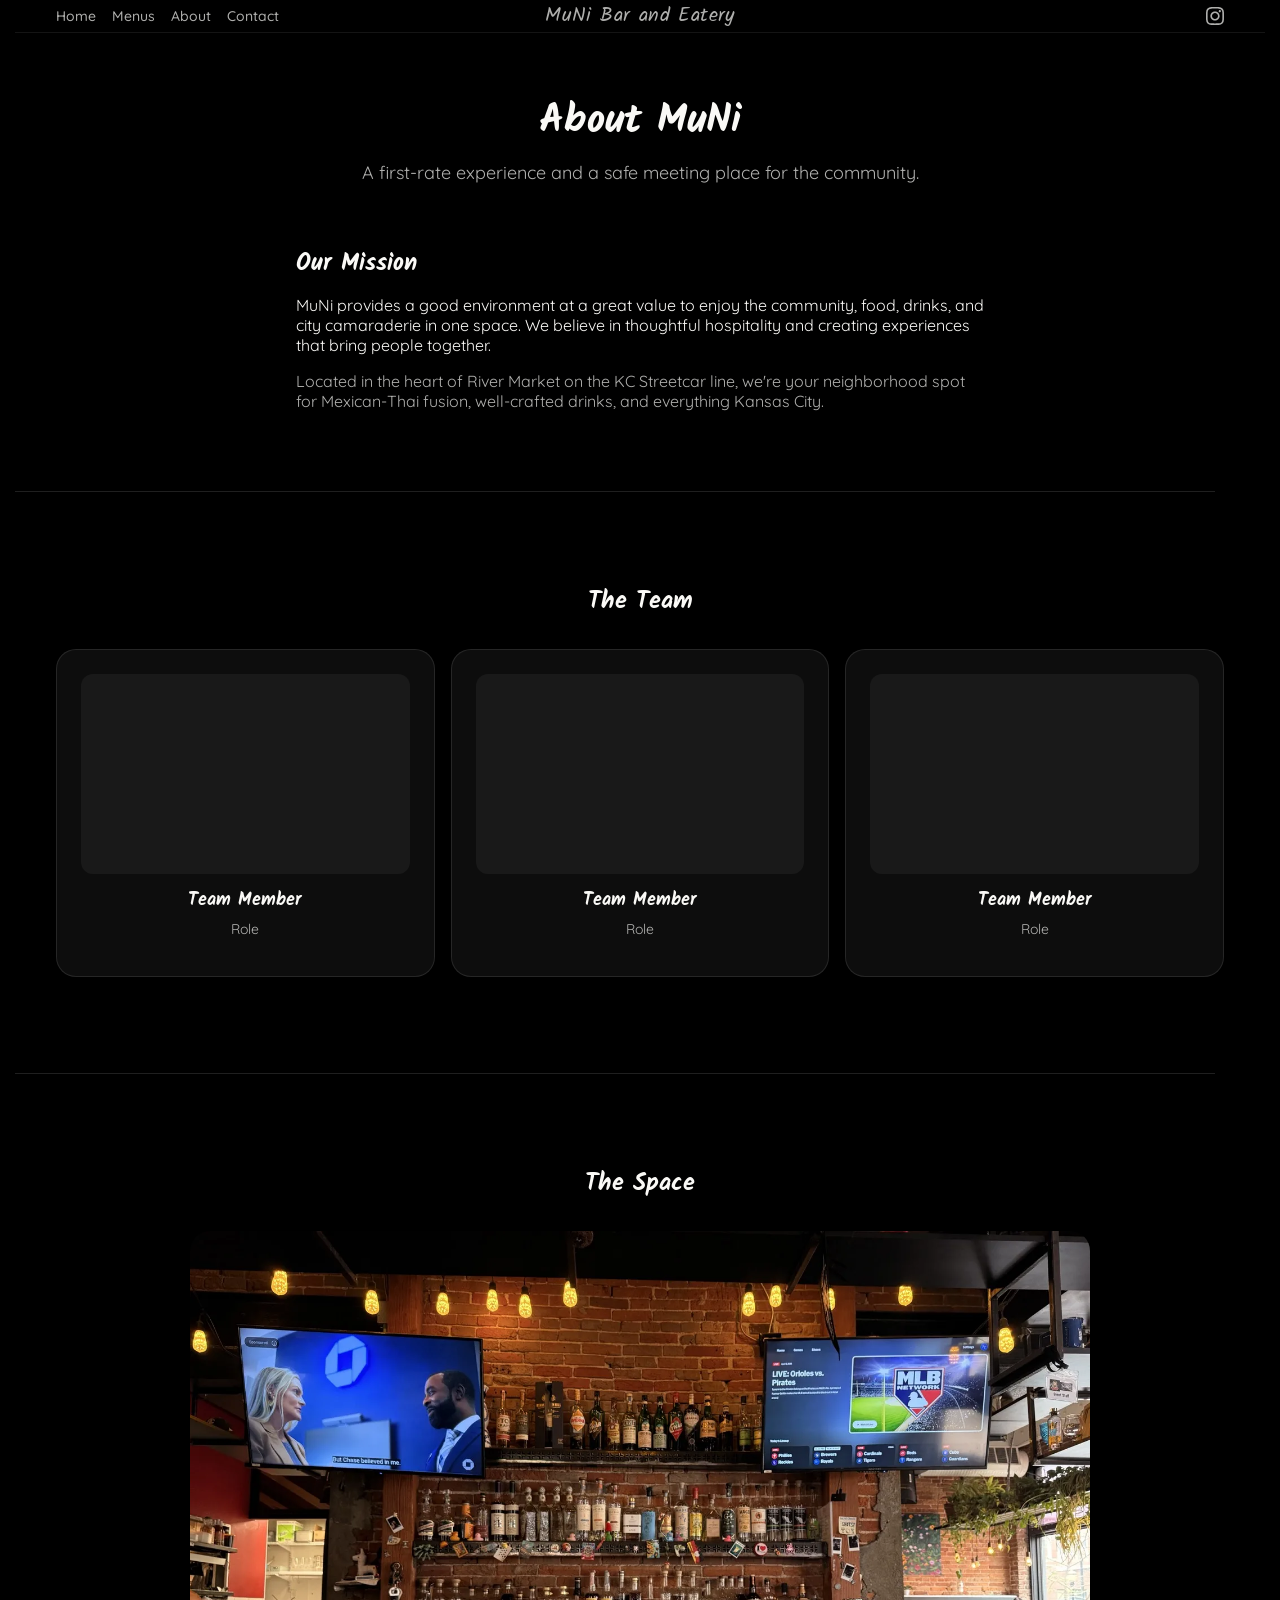
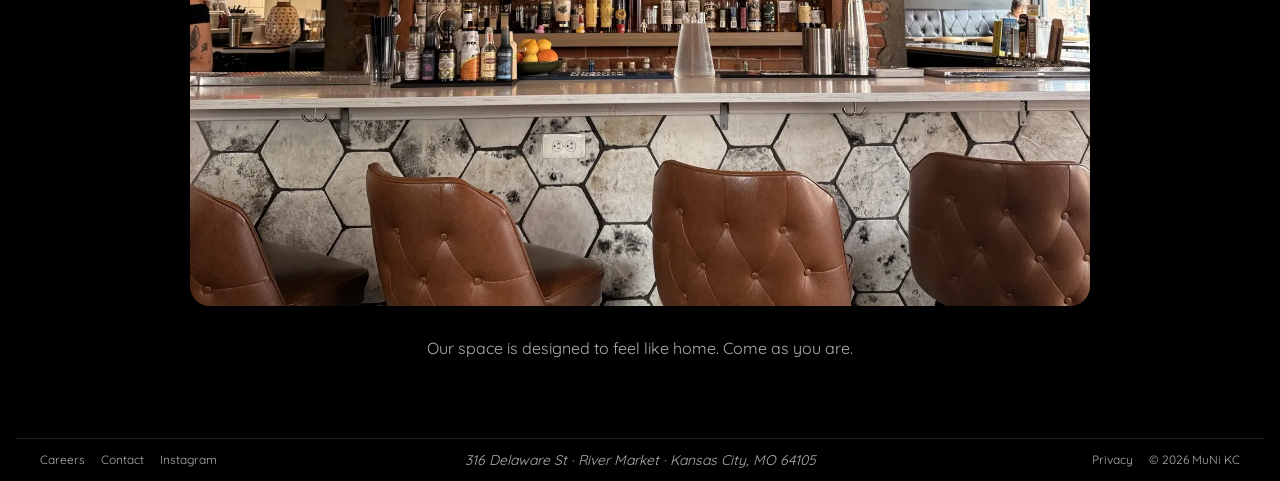
==== commit ba17886b: "Reduce spacing beneath tagline on about and contact pages Co-Authored-By: Claude Opus 4.5 <noreply@a" ====
--- a/about.html
+++ b/about.html
@@ -48,7 +48,7 @@
            Introduces the About page with brand positioning statement.
            Uses container-sm for optimal reading width.
            ================================================================ -->
-      <section class="section">
+      <section class="section" style="padding-bottom:1rem;">
         <div class="container container-sm text-center">
           <h1 class="text-4xl mb-md">About MuNi</h1>
           <p class="text-lg text-muted">
--- a/style.min.css
+++ b/style.min.css
@@ -1 +1 @@
-:root{--bg:#000000;--text:#FAF9F6;--muted:rgba(250,249,246,.7);--accent-primary:#C41E3A;--accent-secondary:#8B1A2D;--accent-highlight:#E63950;--accent-link:#C41E3A;--container:1200px;--header-h:48px;--radius-sm:12px;--radius-lg:20px;--shadow-soft:0 8px 20px rgba(0,0,0,.35);--t-fast:.12s;--t-base:.3s;--t-slow:.6s;--ease:cubic-bezier(.25,.8,.25,1)}*,::after,::before{box-sizing:border-box}body,html{height:100%}html{overflow-x:hidden;scrollbar-gutter:stable both-edges;background:#000}body{margin:0;min-height:100vh;min-height:100dvh;display:flex;flex-direction:column;background:var(--bg);color:var(--text);font-family:Quicksand,system-ui,-apple-system,sans-serif}.sr-only{position:absolute;width:1px;height:1px;margin:-1px;padding:0;overflow:hidden;clip:rect(0,0,0,0);white-space:nowrap;border:0}.skip-link{position:absolute;top:-40px;left:0;z-index:10000;padding:.5rem 1rem;background:var(--accent-primary);color:#fff;transition:top var(--t-base) ease}.skip-link:focus{top:0}#page-transition{position:fixed;inset:0;z-index:9999;pointer-events:none;background:radial-gradient(ellipse at center,rgba(139,26,45,.15) 0,var(--bg) 70%);opacity:0;transition:opacity .6s cubic-bezier(.4, 0, .2, 1)}#page-transition.active{opacity:1}main{flex:1 0 auto;opacity:1;transform:scale(1);transition:opacity .5s ease-in-out,transform .6s cubic-bezier(.4, 0, .2, 1)}html.is-entering main{opacity:0;transform:scale(1.02)}html.is-leaving main{opacity:0;transform:scale(.98)}html.is-entering,html.is-leaving{overflow:hidden}@media (prefers-reduced-motion:reduce){#page-transition,main{transition:none}}h1,h2,h3,h4,h5,h6{margin:0 0 .5em;font-family:Kalam,cursive;font-weight:700;line-height:1.2}p{margin:0 0 1em}small{color:var(--muted);font-size:.875rem}a{font-family:Quicksand,system-ui,sans-serif;color:var(--accent-link);text-decoration:none;transition:color var(--t-fast) ease,text-shadow var(--t-fast) ease,filter var(--t-fast) ease}a:hover{color:var(--accent-highlight);text-shadow:0 0 8px rgba(196,30,58,.9),0 0 16px rgba(196,30,58,.7),0 0 32px rgba(196,30,58,.5);filter:drop-shadow(0 0 6px rgba(196,30,58,.8))}.container{max-width:var(--container);margin:0 auto;padding:0 1rem}.site-header{position:sticky;top:0;z-index:1000;height:var(--header-h);width:100%;backdrop-filter:blur(6px) saturate(140%);-webkit-backdrop-filter:blur(6px) saturate(140%);border-bottom:1px solid rgba(255,255,255,.08)}.header-grid{max-width:var(--container);margin:0 auto;padding:0 1rem;height:100%}.nav{display:grid;grid-template-columns:1fr auto 1fr;align-items:center;width:100%;height:100%}.nav-left-section{display:flex;align-items:center;gap:1rem;justify-self:start}.nav .pages,.nav .socials{display:flex;align-items:center;gap:1rem}.nav .header-title{justify-self:center}.nav .header-title a{font-family:Kalam,cursive;font-weight:400;font-size:1.25rem;letter-spacing:.02em;color:var(--muted);transition:color var(--t-fast) ease,text-shadow var(--t-fast) ease,filter var(--t-fast) ease}.nav .header-title a:hover{color:var(--text);text-shadow:0 0 8px rgba(196,30,58,.9),0 0 16px rgba(196,30,58,.7),0 0 32px rgba(196,30,58,.5);filter:drop-shadow(0 0 6px rgba(196,30,58,.8))}.nav .socials{justify-self:end}.nav .socials .nav-link{display:flex;align-items:center}.nav .socials .nav-link svg{transition:filter var(--t-fast) ease}.nav .socials .nav-link:hover svg{filter:drop-shadow(0 0 6px rgba(196,30,58,.9)) drop-shadow(0 0 12px rgba(196,30,58,.6))}.nav-link{font-size:.875rem;font-weight:500;color:var(--muted);transition:color var(--t-fast) ease,text-shadow var(--t-fast) ease,filter var(--t-fast) ease}.nav-link:hover{color:var(--text);text-shadow:0 0 8px rgba(196,30,58,.9),0 0 16px rgba(196,30,58,.7),0 0 32px rgba(196,30,58,.5);filter:drop-shadow(0 0 6px rgba(196,30,58,.8))}.nav-link.is-active{color:var(--accent-highlight)}.nav-toggle{display:none;appearance:none;background:0 0;border:none;padding:.5rem;cursor:pointer}.nav-toggle span{display:block;width:20px;height:2px;background:var(--text);margin:4px 0;transition:transform var(--t-fast) ease,opacity var(--t-fast) ease}.mobile-menu{display:none;position:fixed;top:var(--header-h);left:0;right:0;bottom:0;z-index:999;background:var(--bg);padding:2rem 1rem;opacity:0;transform:translateY(-10px);pointer-events:none;transition:opacity var(--t-base) ease,transform var(--t-base) ease}.mobile-menu.is-active{opacity:1;transform:translateY(0);pointer-events:auto}.mobile-menu .nav-link{display:block;padding:.75rem 0;font-size:1.125rem;border-bottom:1px solid rgba(255,255,255,.1)}.nav-center,.nav-left,.nav-right{display:flex;align-items:center;gap:1rem}.nav-center{justify-self:center}.nav-left{width:100%;justify-content:flex-start}.nav-right{width:100%;justify-content:flex-end}img{display:block;max-width:100%;height:auto}.button{appearance:none;cursor:pointer;display:inline-flex;align-items:center;justify-content:center;padding:.75rem 1.25rem;border-radius:999px;font:inherit;font-weight:600;letter-spacing:.02em;color:#fff;background:#111;border:1px solid rgba(255,255,255,.3);box-shadow:var(--shadow-soft);transition:transform var(--t-fast) ease,box-shadow var(--t-fast) ease,border-color var(--t-base) ease}.button:hover{transform:translateY(-1px);border-color:rgba(255,255,255,.6)}.button:active{transform:translateY(1px)}.button:focus-visible{outline:0;box-shadow:0 0 0 3px rgba(255,45,241,.5),var(--shadow-soft)}.button:disabled{opacity:.6;cursor:not-allowed;transform:none}.footer{margin-top:auto;padding:.75rem 1rem;font-size:.75rem;color:var(--muted);border-top:1px solid rgba(255,255,255,.12)}.footer-content{max-width:var(--container);margin:0 auto;display:grid;grid-template-columns:1fr auto 1fr;align-items:center;gap:1rem}.footer-content p{margin:0}.footer-left{display:flex;gap:1rem;justify-content:flex-start}.footer-left a{color:var(--muted);transition:color var(--t-fast) ease,text-shadow var(--t-fast) ease,filter var(--t-fast) ease}.footer-left a:hover{color:var(--text);text-shadow:0 0 8px rgba(196,30,58,.9),0 0 16px rgba(196,30,58,.7),0 0 32px rgba(196,30,58,.5);filter:drop-shadow(0 0 6px rgba(196,30,58,.8))}.footer-center{text-align:center;font-size:.875rem}.footer-center a{color:var(--muted);transition:color var(--t-fast) ease,text-shadow var(--t-fast) ease,filter var(--t-fast) ease}.footer-center a:hover{color:var(--text);text-shadow:0 0 8px rgba(196,30,58,.9),0 0 16px rgba(196,30,58,.7),0 0 32px rgba(196,30,58,.5);filter:drop-shadow(0 0 6px rgba(196,30,58,.8))}.footer-right{display:flex;gap:1rem;justify-content:flex-end;align-items:center}.footer-right a{color:var(--muted);transition:color var(--t-fast) ease,text-shadow var(--t-fast) ease,filter var(--t-fast) ease}.footer-right a:hover{color:var(--text);text-shadow:0 0 8px rgba(196,30,58,.9),0 0 16px rgba(196,30,58,.7),0 0 32px rgba(196,30,58,.5);filter:drop-shadow(0 0 6px rgba(196,30,58,.8))}.footer-copy{font-size:.75rem;color:var(--muted)}@media (max-width:576px){.footer-content{grid-template-columns:1fr;text-align:center;gap:.5rem}.footer-left,.footer-right{justify-content:center}}.grid{display:grid;gap:1rem}.grid-2{grid-template-columns:repeat(2,1fr)}.grid-3{grid-template-columns:repeat(3,1fr)}.grid-4{grid-template-columns:repeat(4,1fr)}.grid-auto-fit{grid-template-columns:repeat(auto-fit,minmax(280px,1fr))}.grid-auto-fill{grid-template-columns:repeat(auto-fill,minmax(280px,1fr))}.flex{display:flex}.flex-col{flex-direction:column}.flex-wrap{flex-wrap:wrap}.flex-center{display:flex;align-items:center;justify-content:center}.items-start{align-items:flex-start}.items-center{align-items:center}.items-end{align-items:flex-end}.justify-start{justify-content:flex-start}.justify-center{justify-content:center}.justify-end{justify-content:flex-end}.justify-between{justify-content:space-between}.gap-0{gap:0}.gap-xs{gap:.25rem}.gap-sm{gap:.5rem}.gap-md{gap:1rem}.gap-lg{gap:2rem}.gap-xl{gap:4rem}.section{padding:4rem 0}.section-sm{padding:2rem 0}.section-lg{padding:6rem 0}.hero-logo{margin:0 auto 1.5rem;max-width:600px;width:100%}.hero-logo-img{width:100%;height:auto;display:block}#now-serving{font-family:Kalam,cursive;font-size:1.25rem;font-weight:700;color:var(--text);text-shadow:0 0 12px rgba(250,249,246,.6),0 0 24px rgba(250,249,246,.4);letter-spacing:.02em}#now-serving .serving-type{color:var(--accent-primary)}#now-serving .serving-next{display:block;font-family:Quicksand,system-ui,sans-serif;font-size:.875rem;font-weight:400;color:var(--muted);text-shadow:none;margin-top:.25rem}.container-sm{max-width:720px;margin:0 auto;padding:0 1rem}.hours-wrapper{max-width:400px;margin:0 auto}.hours{text-align:left}.hours-row{display:flex;justify-content:space-between;gap:1rem;padding:.5rem 0;border-bottom:1px solid rgba(255,255,255,.1)}.hours-row:last-child{border-bottom:none}.hours-row:has(.brunch-text){background:rgba(255,20,147,.15);border-radius:6px;padding:.5rem .75rem;margin:0 -.75rem}@media (max-width:480px){.hours-row{flex-direction:column;gap:.125rem;text-align:center;padding:.625rem 0}.hours-row:has(.brunch-text){padding:.625rem .75rem}}.brunch-text{color:#ff1493;font-weight:700;text-shadow:0 0 10px rgba(255,20,147,.8),0 0 20px rgba(255,20,147,.6),0 0 30px rgba(255,20,147,.4),0 0 40px rgba(255,20,147,.2);animation:brunch-pulse 2s ease-in-out infinite}@keyframes brunch-pulse{0%,100%{text-shadow:0 0 10px rgba(255,20,147,.8),0 0 20px rgba(255,20,147,.6),0 0 30px rgba(255,20,147,.4),0 0 40px rgba(255,20,147,.2)}50%{text-shadow:0 0 15px #ff1493,0 0 30px rgba(255,20,147,.8),0 0 45px rgba(255,20,147,.6),0 0 60px rgba(255,20,147,.4)}}.hero{position:relative;overflow:hidden}.bubbles-container{position:absolute;bottom:15%;left:50%;transform:translateX(-50%);width:200px;height:100%;pointer-events:none;z-index:0}.bubble{position:absolute;bottom:0;background:radial-gradient(circle at 30% 30%,rgba(255,20,147,.4) 0,rgba(255,20,147,.2) 50%,rgba(255,20,147,.1) 100%);border:1px solid rgba(255,20,147,.3);border-radius:50%;animation:bubble-rise linear infinite}.bubble:first-child{width:8px;height:8px;left:20%;animation-duration:6s;animation-delay:0s}.bubble:nth-child(2){width:12px;height:12px;left:40%;animation-duration:7s;animation-delay:1s}.bubble:nth-child(3){width:6px;height:6px;left:60%;animation-duration:5s;animation-delay:.5s}.bubble:nth-child(4){width:10px;height:10px;left:80%;animation-duration:8s;animation-delay:2s}.bubble:nth-child(5){width:7px;height:7px;left:30%;animation-duration:6.5s;animation-delay:1.5s}.bubble:nth-child(6){width:14px;height:14px;left:50%;animation-duration:9s;animation-delay:.8s}.bubble:nth-child(7){width:5px;height:5px;left:70%;animation-duration:5.5s;animation-delay:3s}.bubble:nth-child(8){width:9px;height:9px;left:25%;animation-duration:7.5s;animation-delay:2.5s}.bubble:nth-child(9){width:11px;height:11px;left:55%;animation-duration:6.8s;animation-delay:.3s}.bubble:nth-child(10){width:6px;height:6px;left:75%;animation-duration:5.2s;animation-delay:1.8s}.bubble:nth-child(11){width:8px;height:8px;left:45%;animation-duration:7.2s;animation-delay:2.8s}.bubble:nth-child(12){width:10px;height:10px;left:35%;animation-duration:8.5s;animation-delay:.6s}@keyframes bubble-rise{0%{transform:translateY(0) translateX(0) scale(1);opacity:.8}25%{transform:translateY(-25vh) translateX(10px) scale(.95);opacity:.7}50%{transform:translateY(-50vh) translateX(-5px) scale(.85);opacity:.5}75%{transform:translateY(-75vh) translateX(8px) scale(.7);opacity:.3}100%{transform:translateY(-100vh) translateX(0) scale(.5);opacity:0}}@media (prefers-reduced-motion:reduce){.brunch-text{animation:none}.bubble{animation:none;opacity:.3}}.card{background:rgba(255,255,255,.05);border:1px solid rgba(255,255,255,.1);border-radius:var(--radius-lg);padding:1.5rem;transition:border-color var(--t-base) ease,transform var(--t-fast) ease}.card:hover{border-color:rgba(255,255,255,.2)}.form-group{margin-bottom:1.25rem}.form-label{display:block;margin-bottom:.5rem;font-weight:600;font-size:.875rem;color:var(--text)}.form-input,.form-select,.form-textarea{width:100%;padding:.75rem 1rem;font:inherit;font-size:1rem;color:var(--text);background:rgba(255,255,255,.05);border:1px solid rgba(255,255,255,.2);border-radius:var(--radius-sm);transition:border-color var(--t-base) ease,box-shadow var(--t-base) ease}.form-input::placeholder,.form-textarea::placeholder{color:var(--muted)}.form-input:focus,.form-select:focus,.form-textarea:focus{outline:0;border-color:var(--accent-primary);box-shadow:0 0 0 3px rgba(0,141,218,.25)}.form-textarea{min-height:120px;resize:vertical}.form-select{appearance:none;cursor:pointer;background-image:url("data:image/svg+xml,%3Csvg xmlns='http://www.w3.org/2000/svg' width='12' height='12' fill='%23ffffff' viewBox='0 0 16 16'%3E%3Cpath d='M8 11L3 6h10l-5 5z'/%3E%3C/svg%3E");background-repeat:no-repeat;background-position:right 1rem center;padding-right:2.5rem}.button-primary{background:var(--accent-primary);border-color:var(--accent-primary)}.button-primary:hover{background:var(--accent-secondary);border-color:var(--accent-secondary)}.button-secondary{background:0 0;border-color:rgba(255,255,255,.3)}.button-secondary:hover{background:rgba(255,255,255,.1);border-color:rgba(255,255,255,.5)}.button-ghost{background:0 0;border-color:transparent;box-shadow:none}.button-ghost:hover{background:rgba(255,255,255,.1);border-color:transparent}.button-block{display:flex;width:100%}.divider{height:1px;background:rgba(255,255,255,.12);margin:2rem 0;border:none}.m-0{margin:0}.m-auto{margin:auto}.mx-auto{margin-left:auto;margin-right:auto}.my-auto{margin-top:auto;margin-bottom:auto}.mt-0{margin-top:0}.mt-xs{margin-top:.25rem}.mt-sm{margin-top:.5rem}.mt-md{margin-top:1rem}.mt-lg{margin-top:2rem}.mt-xl{margin-top:4rem}.mb-0{margin-bottom:0}.mb-xs{margin-bottom:.25rem}.mb-sm{margin-bottom:.5rem}.mb-md{margin-bottom:1rem}.mb-lg{margin-bottom:2rem}.mb-xl{margin-bottom:4rem}.ml-auto{margin-left:auto}.mr-auto{margin-right:auto}.p-0{padding:0}.p-xs{padding:.25rem}.p-sm{padding:.5rem}.p-md{padding:1rem}.p-lg{padding:2rem}.p-xl{padding:4rem}.py-xs{padding-top:.25rem;padding-bottom:.25rem}.py-sm{padding-top:.5rem;padding-bottom:.5rem}.py-md{padding-top:1rem;padding-bottom:1rem}.py-lg{padding-top:2rem;padding-bottom:2rem}.py-xl{padding-top:4rem;padding-bottom:4rem}.px-xs{padding-left:.25rem;padding-right:.25rem}.px-sm{padding-left:.5rem;padding-right:.5rem}.px-md{padding-left:1rem;padding-right:1rem}.px-lg{padding-left:2rem;padding-right:2rem}.px-xl{padding-left:4rem;padding-right:4rem}.text-left{text-align:left}.text-center{text-align:center}.text-right{text-align:right}.text-xs{font-size:.75rem}.text-sm{font-size:.875rem}.text-base{font-size:1rem}.text-lg{font-size:1.125rem}.text-xl{font-size:1.25rem}.text-2xl{font-size:1.5rem}.text-3xl{font-size:2rem}.text-4xl{font-size:2.5rem}.text-5xl{font-size:3rem}.font-light{font-weight:300}.font-normal{font-weight:400}.font-medium{font-weight:500}.font-semibold{font-weight:600}.font-bold{font-weight:700}.text-muted{color:var(--muted)}.text-primary{color:var(--accent-primary)}.text-secondary{color:var(--accent-secondary)}.text-highlight{color:var(--accent-highlight)}.leading-none{line-height:1}.leading-tight{line-height:1.25}.leading-normal{line-height:1.5}.leading-relaxed{line-height:1.75}.truncate{overflow:hidden;text-overflow:ellipsis;white-space:nowrap}.uppercase{text-transform:uppercase}.lowercase{text-transform:lowercase}.capitalize{text-transform:capitalize}.hidden{display:none}.block{display:block}.inline{display:inline}.inline-block{display:inline-block}.relative{position:relative}.absolute{position:absolute}.fixed{position:fixed}.sticky{position:sticky}.inset-0{top:0;right:0;bottom:0;left:0}.w-full{width:100%}.h-full{height:100%}.min-h-screen{min-height:100vh}.overflow-hidden{overflow:hidden}.overflow-auto{overflow:auto}.rounded{border-radius:var(--radius-sm)}.rounded-lg{border-radius:var(--radius-lg)}.rounded-full{border-radius:9999px}.rounded-none{border-radius:0}.shadow{box-shadow:var(--shadow-soft)}.shadow-none{box-shadow:none}.opacity-0{opacity:0}.opacity-50{opacity:.5}.opacity-75{opacity:.75}.opacity-100{opacity:1}.pointer-events-none{pointer-events:none}.pointer-events-auto{pointer-events:auto}.cursor-pointer{cursor:pointer}.cursor-not-allowed{cursor:not-allowed}.list-none{list-style:none;padding:0;margin:0}.list-disc{list-style:disc;padding-left:1.5rem}.list-decimal{list-style:decimal;padding-left:1.5rem}@media (max-width:1200px){.container{max-width:960px}}@media (max-width:992px){.grid-4{grid-template-columns:repeat(2,1fr)}.hide-lg{display:none}}@media (max-width:768px){.container{max-width:100%}.grid-2,.grid-3,.grid-4{grid-template-columns:1fr}.section{padding:3rem 0}.section-lg{padding:4rem 0}.nav .pages{display:none}.nav-toggle{display:block}.mobile-menu{display:block}.hide-md{display:none}.show-md{display:block}.text-center-md{text-align:center}.flex-col-md{flex-direction:column}}@media (max-width:576px){.hide-sm{display:none}.show-sm{display:block}.p-lg{padding:1.5rem}.p-xl{padding:2rem}.text-4xl{font-size:2rem}.text-5xl{font-size:2.5rem}}.gallery-section{overflow:hidden}.gallery-carousel{position:relative;overflow:hidden;touch-action:pan-y}.carousel-track{display:flex;gap:1rem;transition:transform var(--t-base) var(--ease);pointer-events:none}.carousel-slide{flex:0 0 calc(33.333% - 0.667rem);min-width:calc(33.333% - .667rem)}@media (max-width:768px){.carousel-slide{flex:0 0 calc(50% - 0.5rem);min-width:calc(50% - .5rem)}}@media (max-width:480px){.carousel-slide{flex:0 0 100%;min-width:100%}}.carousel-placeholder{aspect-ratio:4/3;background:rgba(255,255,255,.05);border:1px solid rgba(255,255,255,.1);border-radius:var(--radius-sm);display:flex;align-items:center;justify-content:center;color:var(--muted);font-size:.875rem}.carousel-slide img{width:100%;height:100%;object-fit:cover;border-radius:var(--radius-sm);user-select:none;-webkit-user-select:none;-webkit-touch-callout:none}.gallery-carousel.rewinding .carousel-track{transition:transform 1.2s cubic-bezier(.25, .1, .25, 1)}.gallery-carousel.rewinding::before{content:'';position:absolute;inset:0;background:repeating-linear-gradient(0deg,transparent,transparent 2px,rgba(0,0,0,.6) 2px,rgba(0,0,0,.6) 4px);pointer-events:none;z-index:10;animation:vhs-overlay 1.2s ease-out forwards}.gallery-carousel.rewinding::after{content:'';position:absolute;left:0;right:0;height:14px;background:linear-gradient(180deg,transparent,rgba(255,255,255,.3) 30%,rgba(255,255,255,.5) 50%,rgba(255,255,255,.3) 70%,transparent);pointer-events:none;z-index:11;animation:vhs-tracking 1.2s ease-out forwards}.gallery-carousel.rewinding .carousel-slide{animation:vhs-warp 1.2s ease-out forwards}.gallery-carousel.rewinding .carousel-slide img{animation:vhs-distort 1.2s ease-out forwards}@keyframes vhs-overlay{0%{opacity:1}60%{opacity:.6}100%{opacity:0}}@keyframes vhs-tracking{0%{top:-10px;opacity:1}15%{top:100%;opacity:1}16%{top:-10px}35%{top:100%;opacity:.8}36%{top:-10px}60%{top:100%;opacity:.5}61%{top:-10px}90%{top:100%;opacity:.2}100%{top:100%;opacity:0}}@keyframes vhs-warp{0%{transform:scaleY(1.04) skewX(-.8deg)}10%{transform:scaleY(.96) skewX(1deg)}20%{transform:scaleY(1.025) skewX(-.6deg)}35%{transform:scaleY(.98) skewX(.4deg)}50%{transform:scaleY(1.012) skewX(-.25deg)}70%{transform:scaleY(.995) skewX(.1deg)}85%{transform:scaleY(1) skewX(0)}92%{transform:scale(1.04)}100%{transform:scale(1)}}@keyframes vhs-distort{0%{filter:saturate(1.6) contrast(1.3) hue-rotate(-20deg) blur(1.5px)}10%{filter:saturate(1.5) contrast(1.25) hue-rotate(15deg) blur(1px)}25%{filter:saturate(1.4) contrast(1.2) hue-rotate(-10deg) blur(.5px)}40%{filter:saturate(1.3) contrast(1.12) hue-rotate(6deg) blur(0)}60%{filter:saturate(1.15) contrast(1.06) hue-rotate(-3deg)}80%{filter:saturate(1) contrast(1) hue-rotate(0)}92%{filter:saturate(1) contrast(1.2) brightness(1.2)}100%{filter:saturate(1) contrast(1) brightness(1)}}.carousel-btn{position:absolute;top:50%;transform:translateY(-50%);width:40px;height:40px;border:none;border-radius:50%;background:rgba(0,0,0,.45);color:var(--text);cursor:pointer;display:flex;align-items:center;justify-content:center;transition:background var(--t-fast) ease;z-index:10;pointer-events:auto}.carousel-btn:hover{background:rgba(0,0,0,.8)}.carousel-btn-prev{left:1rem}.carousel-btn-next{right:1rem}.instagram-feed{margin:0 auto;max-width:100%}.menu-grid{display:grid;grid-template-columns:repeat(auto-fill,minmax(280px,1fr));gap:1.5rem}.menu-card{background:rgba(255,255,255,.03);border:1px solid rgba(255,255,255,.08);border-radius:var(--radius-sm);overflow:hidden;transition:border-color var(--t-fast) ease,transform var(--t-fast) ease}.menu-card:hover{border-color:var(--accent-primary);transform:translateY(-2px)}.menu-card-image{aspect-ratio:16/10;background-color:#0d0d0d;background-size:contain;background-position:center;background-repeat:no-repeat;display:flex;align-items:center;justify-content:center;color:var(--muted);font-size:.875rem;border-bottom:1px solid rgba(255,255,255,.05)}.menu-card-image[style*=background-image] span{display:none}.menu-card-image img{width:100%;height:100%;object-fit:cover}.menu-card-content{padding:1rem}.menu-card-title{font-family:Kalam,cursive;font-size:1.125rem;font-weight:700;margin:0 0 .25rem;line-height:1.3}.menu-card-desc{font-size:.875rem;color:var(--muted);margin:0 0 .75rem;line-height:1.4}.menu-card-price{font-family:Kalam,cursive;font-size:1rem;font-weight:700;color:var(--accent-primary)}.menu-card .tag{display:inline-block;font-size:.625rem;font-weight:600;text-transform:uppercase;letter-spacing:.05em;padding:.125rem .375rem;background:rgba(255,255,255,.1);border-radius:4px;margin-left:.25rem;vertical-align:middle}@media (max-width:480px){.menu-grid{grid-template-columns:1fr}}.back-to-top{appearance:none;cursor:pointer;font:inherit;position:fixed;bottom:2rem;right:2rem;width:44px;height:44px;display:flex;align-items:center;justify-content:center;background:rgba(0,0,0,.7);border:1px solid rgba(255,255,255,.15);border-radius:50%;color:var(--muted);opacity:0;visibility:hidden;transform:translateY(1rem);transition:opacity var(--t-base) ease,visibility var(--t-base) ease,transform var(--t-base) ease,color var(--t-fast) ease,border-color var(--t-fast) ease,filter var(--t-fast) ease;z-index:100}.back-to-top.is-visible{opacity:1;visibility:visible;transform:translateY(0)}.back-to-top:hover{color:var(--accent-highlight);border-color:rgba(196,30,58,.5);text-shadow:0 0 8px rgba(196,30,58,.9),0 0 16px rgba(196,30,58,.7);filter:drop-shadow(0 0 6px rgba(196,30,58,.8))}.back-to-top svg{transition:filter var(--t-fast) ease}.back-to-top:hover svg{filter:drop-shadow(0 0 4px rgba(196,30,58,.9))}@media (max-width:576px){.back-to-top{bottom:1rem;right:1rem;width:40px;height:40px}}@media print{*{background:0 0!important;color:#000!important;box-shadow:none!important}#page-transition,.button,.footer,.site-header,.skip-link{display:none!important}a{text-decoration:underline}.container{max-width:100%}}+:root{--bg:#000000;--text:#FAF9F6;--muted:rgba(250,249,246,.7);--accent-primary:#C41E3A;--accent-secondary:#8B1A2D;--accent-highlight:#E63950;--accent-link:#C41E3A;--container:1200px;--header-h:48px;--radius-sm:12px;--radius-lg:20px;--shadow-soft:0 8px 20px rgba(0,0,0,.35);--t-fast:.12s;--t-base:.3s;--t-slow:.6s;--ease:cubic-bezier(.25,.8,.25,1)}*,::after,::before{box-sizing:border-box}body,html{height:100%}html{overflow-x:hidden;scrollbar-gutter:stable both-edges;background:#000}body{margin:0;min-height:100vh;min-height:100dvh;display:flex;flex-direction:column;background:var(--bg);color:var(--text);font-family:Quicksand,system-ui,-apple-system,sans-serif}.sr-only{position:absolute;width:1px;height:1px;margin:-1px;padding:0;overflow:hidden;clip:rect(0,0,0,0);white-space:nowrap;border:0}.skip-link{position:absolute;top:-40px;left:0;z-index:10000;padding:.5rem 1rem;background:var(--accent-primary);color:#fff;transition:top var(--t-base) ease}.skip-link:focus{top:0}#page-transition{position:fixed;inset:0;z-index:9999;pointer-events:none;background:radial-gradient(ellipse at center,rgba(139,26,45,.15) 0,var(--bg) 70%);opacity:0;transition:opacity .6s cubic-bezier(.4, 0, .2, 1)}#page-transition.active{opacity:1}main{flex:1 0 auto;opacity:1;transform:scale(1);transition:opacity .5s ease-in-out,transform .6s cubic-bezier(.4, 0, .2, 1)}html.is-entering main{opacity:0;transform:scale(1.02)}html.is-leaving main{opacity:0;transform:scale(.98)}html.is-entering,html.is-leaving{overflow:hidden}@media (prefers-reduced-motion:reduce){#page-transition,main{transition:none}}h1,h2,h3,h4,h5,h6{margin:0 0 .5em;font-family:Kalam,cursive;font-weight:700;line-height:1.2}p{margin:0 0 1em}small{color:var(--muted);font-size:.875rem}a{font-family:Quicksand,system-ui,sans-serif;color:var(--accent-link);text-decoration:none;transition:color var(--t-fast) ease,text-shadow var(--t-fast) ease,filter var(--t-fast) ease}a:hover{color:var(--accent-highlight);text-shadow:0 0 8px rgba(196,30,58,.9),0 0 16px rgba(196,30,58,.7),0 0 32px rgba(196,30,58,.5);filter:drop-shadow(0 0 6px rgba(196,30,58,.8))}.container{max-width:var(--container);margin:0 auto;padding:0 1rem}.site-header{position:sticky;top:0;z-index:1000;height:var(--header-h);width:100%;backdrop-filter:blur(6px) saturate(140%);-webkit-backdrop-filter:blur(6px) saturate(140%);border-bottom:1px solid rgba(255,255,255,.08)}.header-grid{max-width:var(--container);margin:0 auto;padding:0 1rem;height:100%}.nav{display:grid;grid-template-columns:1fr auto 1fr;align-items:center;width:100%;height:100%}.nav-left-section{display:flex;align-items:center;gap:1rem;justify-self:start}.nav .pages,.nav .socials{display:flex;align-items:center;gap:1rem}.nav .header-title{justify-self:center}.nav .header-title a{font-family:Kalam,cursive;font-weight:400;font-size:1.25rem;letter-spacing:.02em;color:var(--muted);transition:color var(--t-fast) ease,text-shadow var(--t-fast) ease,filter var(--t-fast) ease}.nav .header-title a:hover{color:var(--text);text-shadow:0 0 8px rgba(196,30,58,.9),0 0 16px rgba(196,30,58,.7),0 0 32px rgba(196,30,58,.5);filter:drop-shadow(0 0 6px rgba(196,30,58,.8))}.nav .socials{justify-self:end}.nav .socials .nav-link{display:flex;align-items:center}.nav .socials .nav-link svg{transition:filter var(--t-fast) ease}.nav .socials .nav-link:hover svg{filter:drop-shadow(0 0 6px rgba(196,30,58,.9)) drop-shadow(0 0 12px rgba(196,30,58,.6))}.nav-link{font-size:.875rem;font-weight:500;color:var(--muted);transition:color var(--t-fast) ease,text-shadow var(--t-fast) ease,filter var(--t-fast) ease}.nav-link:hover{color:var(--text);text-shadow:0 0 8px rgba(196,30,58,.9),0 0 16px rgba(196,30,58,.7),0 0 32px rgba(196,30,58,.5);filter:drop-shadow(0 0 6px rgba(196,30,58,.8))}.nav-link.is-active{color:var(--accent-highlight)}.nav-toggle{display:none;appearance:none;background:0 0;border:none;padding:.5rem;cursor:pointer}.nav-toggle span{display:block;width:20px;height:2px;background:var(--text);margin:4px 0;transition:transform var(--t-fast) ease,opacity var(--t-fast) ease}.mobile-menu{display:none;position:fixed;top:var(--header-h);left:0;right:0;bottom:0;z-index:999;background:var(--bg);padding:2rem 1rem;opacity:0;transform:translateY(-10px);pointer-events:none;transition:opacity var(--t-base) ease,transform var(--t-base) ease}.mobile-menu.is-active{opacity:1;transform:translateY(0);pointer-events:auto}.mobile-menu .nav-link{display:block;padding:.75rem 0;font-size:1.125rem;border-bottom:1px solid rgba(255,255,255,.1)}.nav-center,.nav-left,.nav-right{display:flex;align-items:center;gap:1rem}.nav-center{justify-self:center}.nav-left{width:100%;justify-content:flex-start}.nav-right{width:100%;justify-content:flex-end}img{display:block;max-width:100%;height:auto}.button{appearance:none;cursor:pointer;display:inline-flex;align-items:center;justify-content:center;padding:.75rem 1.25rem;border-radius:999px;font:inherit;font-weight:600;letter-spacing:.02em;color:#fff;background:#111;border:1px solid rgba(255,255,255,.3);box-shadow:var(--shadow-soft);transition:transform var(--t-fast) ease,box-shadow var(--t-fast) ease,border-color var(--t-base) ease}.button:hover{transform:translateY(-1px);border-color:rgba(255,255,255,.6)}.button:active{transform:translateY(1px)}.button:focus-visible{outline:0;box-shadow:0 0 0 3px rgba(255,45,241,.5),var(--shadow-soft)}.button:disabled{opacity:.6;cursor:not-allowed;transform:none}.footer{margin-top:auto;padding:.75rem 1rem;font-size:.75rem;color:var(--muted);border-top:1px solid rgba(255,255,255,.12)}.footer-content{max-width:var(--container);margin:0 auto;display:grid;grid-template-columns:1fr auto 1fr;align-items:center;gap:1rem}.footer-content p{margin:0}.footer-left{display:flex;gap:1rem;justify-content:flex-start}.footer-left a{color:var(--muted);transition:color var(--t-fast) ease,text-shadow var(--t-fast) ease,filter var(--t-fast) ease}.footer-left a:hover{color:var(--text);text-shadow:0 0 8px rgba(196,30,58,.9),0 0 16px rgba(196,30,58,.7),0 0 32px rgba(196,30,58,.5);filter:drop-shadow(0 0 6px rgba(196,30,58,.8))}.footer-center{text-align:center;font-size:.875rem}.footer-center a{color:var(--muted);transition:color var(--t-fast) ease,text-shadow var(--t-fast) ease,filter var(--t-fast) ease}.footer-center a:hover{color:var(--text);text-shadow:0 0 8px rgba(196,30,58,.9),0 0 16px rgba(196,30,58,.7),0 0 32px rgba(196,30,58,.5);filter:drop-shadow(0 0 6px rgba(196,30,58,.8))}.footer-right{display:flex;gap:1rem;justify-content:flex-end;align-items:center}.footer-right a{color:var(--muted);transition:color var(--t-fast) ease,text-shadow var(--t-fast) ease,filter var(--t-fast) ease}.footer-right a:hover{color:var(--text);text-shadow:0 0 8px rgba(196,30,58,.9),0 0 16px rgba(196,30,58,.7),0 0 32px rgba(196,30,58,.5);filter:drop-shadow(0 0 6px rgba(196,30,58,.8))}.footer-copy{font-size:.75rem;color:var(--muted)}@media (max-width:576px){.footer-content{grid-template-columns:1fr;text-align:center;gap:.5rem}.footer-left,.footer-right{justify-content:center}}.grid{display:grid;gap:1rem}.grid-2{grid-template-columns:repeat(2,1fr)}.grid-3{grid-template-columns:repeat(3,1fr)}.grid-4{grid-template-columns:repeat(4,1fr)}.grid-auto-fit{grid-template-columns:repeat(auto-fit,minmax(280px,1fr))}.grid-auto-fill{grid-template-columns:repeat(auto-fill,minmax(280px,1fr))}.flex{display:flex}.flex-col{flex-direction:column}.flex-wrap{flex-wrap:wrap}.flex-center{display:flex;align-items:center;justify-content:center}.items-start{align-items:flex-start}.items-center{align-items:center}.items-end{align-items:flex-end}.justify-start{justify-content:flex-start}.justify-center{justify-content:center}.justify-end{justify-content:flex-end}.justify-between{justify-content:space-between}.gap-0{gap:0}.gap-xs{gap:.25rem}.gap-sm{gap:.5rem}.gap-md{gap:1rem}.gap-lg{gap:2rem}.gap-xl{gap:4rem}.section{padding:4rem 0}.section-sm{padding:2rem 0}.section-lg{padding:6rem 0}.hero-logo{margin:0 auto 1.5rem;max-width:90%;width:100%}@media(min-width:768px){.hero-logo{max-width:900px}}.hero-logo-img{width:100%;height:auto;display:block}#now-serving{font-family:Kalam,cursive;font-size:1.25rem;font-weight:700;color:var(--text);text-shadow:0 0 12px rgba(250,249,246,.6),0 0 24px rgba(250,249,246,.4);letter-spacing:.02em}#now-serving .serving-type{color:var(--accent-primary)}#now-serving .serving-next{display:block;font-family:Quicksand,system-ui,sans-serif;font-size:.875rem;font-weight:400;color:var(--muted);text-shadow:none;margin-top:.25rem}.container-sm{max-width:720px;margin:0 auto;padding:0 1rem}.hours-wrapper{max-width:400px;margin:0 auto}.hours{text-align:left}.hours-row{display:flex;justify-content:space-between;gap:1rem;padding:.5rem 0;border-bottom:1px solid rgba(255,255,255,.1)}.hours-row:last-child{border-bottom:none}.hours-row:has(.brunch-text){background:rgba(255,20,147,.15);border-radius:6px;padding:.5rem .75rem;margin:0 -.75rem}@media (max-width:480px){.hours-row{flex-direction:column;gap:.125rem;text-align:center;padding:.625rem 0}.hours-row:has(.brunch-text){padding:.625rem .75rem}}.brunch-text{color:#ff1493;font-weight:700;text-shadow:0 0 10px rgba(255,20,147,.8),0 0 20px rgba(255,20,147,.6),0 0 30px rgba(255,20,147,.4),0 0 40px rgba(255,20,147,.2);animation:brunch-pulse 2s ease-in-out infinite}@keyframes brunch-pulse{0%,100%{text-shadow:0 0 10px rgba(255,20,147,.8),0 0 20px rgba(255,20,147,.6),0 0 30px rgba(255,20,147,.4),0 0 40px rgba(255,20,147,.2)}50%{text-shadow:0 0 15px #ff1493,0 0 30px rgba(255,20,147,.8),0 0 45px rgba(255,20,147,.6),0 0 60px rgba(255,20,147,.4)}}.hero{position:relative;overflow:hidden}.bubbles-container{position:absolute;bottom:15%;left:50%;transform:translateX(-50%);width:200px;height:100%;pointer-events:none;z-index:0}.bubble{position:absolute;bottom:0;background:radial-gradient(circle at 30% 30%,rgba(255,20,147,.4) 0,rgba(255,20,147,.2) 50%,rgba(255,20,147,.1) 100%);border:1px solid rgba(255,20,147,.3);border-radius:50%;animation:bubble-rise linear infinite}.bubble:first-child{width:8px;height:8px;left:20%;animation-duration:6s;animation-delay:0s}.bubble:nth-child(2){width:12px;height:12px;left:40%;animation-duration:7s;animation-delay:1s}.bubble:nth-child(3){width:6px;height:6px;left:60%;animation-duration:5s;animation-delay:.5s}.bubble:nth-child(4){width:10px;height:10px;left:80%;animation-duration:8s;animation-delay:2s}.bubble:nth-child(5){width:7px;height:7px;left:30%;animation-duration:6.5s;animation-delay:1.5s}.bubble:nth-child(6){width:14px;height:14px;left:50%;animation-duration:9s;animation-delay:.8s}.bubble:nth-child(7){width:5px;height:5px;left:70%;animation-duration:5.5s;animation-delay:3s}.bubble:nth-child(8){width:9px;height:9px;left:25%;animation-duration:7.5s;animation-delay:2.5s}.bubble:nth-child(9){width:11px;height:11px;left:55%;animation-duration:6.8s;animation-delay:.3s}.bubble:nth-child(10){width:6px;height:6px;left:75%;animation-duration:5.2s;animation-delay:1.8s}.bubble:nth-child(11){width:8px;height:8px;left:45%;animation-duration:7.2s;animation-delay:2.8s}.bubble:nth-child(12){width:10px;height:10px;left:35%;animation-duration:8.5s;animation-delay:.6s}@keyframes bubble-rise{0%{transform:translateY(0) translateX(0) scale(1);opacity:.8}25%{transform:translateY(-25vh) translateX(10px) scale(.95);opacity:.7}50%{transform:translateY(-50vh) translateX(-5px) scale(.85);opacity:.5}75%{transform:translateY(-75vh) translateX(8px) scale(.7);opacity:.3}100%{transform:translateY(-100vh) translateX(0) scale(.5);opacity:0}}@media (prefers-reduced-motion:reduce){.brunch-text{animation:none}.bubble{animation:none;opacity:.3}}.card{background:rgba(255,255,255,.05);border:1px solid rgba(255,255,255,.1);border-radius:var(--radius-lg);padding:1.5rem;transition:border-color var(--t-base) ease,transform var(--t-fast) ease}.card:hover{border-color:rgba(255,255,255,.2)}.form-group{margin-bottom:1.25rem}.form-label{display:block;margin-bottom:.5rem;font-weight:600;font-size:.875rem;color:var(--text)}.form-input,.form-select,.form-textarea{width:100%;padding:.75rem 1rem;font:inherit;font-size:1rem;color:var(--text);background:rgba(255,255,255,.05);border:1px solid rgba(255,255,255,.2);border-radius:var(--radius-sm);transition:border-color var(--t-base) ease,box-shadow var(--t-base) ease}.form-input::placeholder,.form-textarea::placeholder{color:var(--muted)}.form-input:focus,.form-select:focus,.form-textarea:focus{outline:0;border-color:var(--accent-primary);box-shadow:0 0 0 3px rgba(0,141,218,.25)}.form-textarea{min-height:120px;resize:vertical}.form-select{appearance:none;cursor:pointer;background-image:url("data:image/svg+xml,%3Csvg xmlns='http://www.w3.org/2000/svg' width='12' height='12' fill='%23ffffff' viewBox='0 0 16 16'%3E%3Cpath d='M8 11L3 6h10l-5 5z'/%3E%3C/svg%3E");background-repeat:no-repeat;background-position:right 1rem center;padding-right:2.5rem}.button-primary{background:var(--accent-primary);border-color:var(--accent-primary)}.button-primary:hover{background:var(--accent-secondary);border-color:var(--accent-secondary)}.button-secondary{background:0 0;border-color:rgba(255,255,255,.3)}.button-secondary:hover{background:rgba(255,255,255,.1);border-color:rgba(255,255,255,.5)}.button-ghost{background:0 0;border-color:transparent;box-shadow:none}.button-ghost:hover{background:rgba(255,255,255,.1);border-color:transparent}.button-block{display:flex;width:100%}.divider{height:1px;background:rgba(255,255,255,.12);margin:2rem 0;border:none}.m-0{margin:0}.m-auto{margin:auto}.mx-auto{margin-left:auto;margin-right:auto}.my-auto{margin-top:auto;margin-bottom:auto}.mt-0{margin-top:0}.mt-xs{margin-top:.25rem}.mt-sm{margin-top:.5rem}.mt-md{margin-top:1rem}.mt-lg{margin-top:2rem}.mt-xl{margin-top:4rem}.mb-0{margin-bottom:0}.mb-xs{margin-bottom:.25rem}.mb-sm{margin-bottom:.5rem}.mb-md{margin-bottom:1rem}.mb-lg{margin-bottom:2rem}.mb-xl{margin-bottom:4rem}.ml-auto{margin-left:auto}.mr-auto{margin-right:auto}.p-0{padding:0}.p-xs{padding:.25rem}.p-sm{padding:.5rem}.p-md{padding:1rem}.p-lg{padding:2rem}.p-xl{padding:4rem}.py-xs{padding-top:.25rem;padding-bottom:.25rem}.py-sm{padding-top:.5rem;padding-bottom:.5rem}.py-md{padding-top:1rem;padding-bottom:1rem}.py-lg{padding-top:2rem;padding-bottom:2rem}.py-xl{padding-top:4rem;padding-bottom:4rem}.px-xs{padding-left:.25rem;padding-right:.25rem}.px-sm{padding-left:.5rem;padding-right:.5rem}.px-md{padding-left:1rem;padding-right:1rem}.px-lg{padding-left:2rem;padding-right:2rem}.px-xl{padding-left:4rem;padding-right:4rem}.text-left{text-align:left}.text-center{text-align:center}.text-right{text-align:right}.text-xs{font-size:.75rem}.text-sm{font-size:.875rem}.text-base{font-size:1rem}.text-lg{font-size:1.125rem}.text-xl{font-size:1.25rem}.text-2xl{font-size:1.5rem}.text-3xl{font-size:2rem}.text-4xl{font-size:2.5rem}.text-5xl{font-size:3rem}.font-light{font-weight:300}.font-normal{font-weight:400}.font-medium{font-weight:500}.font-semibold{font-weight:600}.font-bold{font-weight:700}.text-muted{color:var(--muted)}.text-primary{color:var(--accent-primary)}.text-secondary{color:var(--accent-secondary)}.text-highlight{color:var(--accent-highlight)}.leading-none{line-height:1}.leading-tight{line-height:1.25}.leading-normal{line-height:1.5}.leading-relaxed{line-height:1.75}.truncate{overflow:hidden;text-overflow:ellipsis;white-space:nowrap}.uppercase{text-transform:uppercase}.lowercase{text-transform:lowercase}.capitalize{text-transform:capitalize}.hidden{display:none}.block{display:block}.inline{display:inline}.inline-block{display:inline-block}.relative{position:relative}.absolute{position:absolute}.fixed{position:fixed}.sticky{position:sticky}.inset-0{top:0;right:0;bottom:0;left:0}.w-full{width:100%}.h-full{height:100%}.min-h-screen{min-height:100vh}.overflow-hidden{overflow:hidden}.overflow-auto{overflow:auto}.rounded{border-radius:var(--radius-sm)}.rounded-lg{border-radius:var(--radius-lg)}.rounded-full{border-radius:9999px}.rounded-none{border-radius:0}.shadow{box-shadow:var(--shadow-soft)}.shadow-none{box-shadow:none}.opacity-0{opacity:0}.opacity-50{opacity:.5}.opacity-75{opacity:.75}.opacity-100{opacity:1}.pointer-events-none{pointer-events:none}.pointer-events-auto{pointer-events:auto}.cursor-pointer{cursor:pointer}.cursor-not-allowed{cursor:not-allowed}.list-none{list-style:none;padding:0;margin:0}.list-disc{list-style:disc;padding-left:1.5rem}.list-decimal{list-style:decimal;padding-left:1.5rem}@media (max-width:1200px){.container{max-width:960px}}@media (max-width:992px){.grid-4{grid-template-columns:repeat(2,1fr)}.hide-lg{display:none}}@media (max-width:768px){.container{max-width:100%}.grid-2,.grid-3,.grid-4{grid-template-columns:1fr}.section{padding:3rem 0}.section-lg{padding:4rem 0}.nav .pages{display:none}.nav-toggle{display:block}.mobile-menu{display:block}.hide-md{display:none}.show-md{display:block}.text-center-md{text-align:center}.flex-col-md{flex-direction:column}}@media (max-width:576px){.hide-sm{display:none}.show-sm{display:block}.p-lg{padding:1.5rem}.p-xl{padding:2rem}.text-4xl{font-size:2rem}.text-5xl{font-size:2.5rem}}.gallery-section{overflow:hidden}.gallery-carousel{position:relative;overflow:hidden;touch-action:pan-y}.carousel-track{display:flex;gap:1rem;transition:transform var(--t-base) var(--ease);pointer-events:none}.carousel-slide{flex:0 0 calc(33.333% - 0.667rem);min-width:calc(33.333% - .667rem)}@media (max-width:768px){.carousel-slide{flex:0 0 calc(50% - 0.5rem);min-width:calc(50% - .5rem)}}@media (max-width:480px){.carousel-slide{flex:0 0 100%;min-width:100%}}.carousel-placeholder{aspect-ratio:4/3;background:rgba(255,255,255,.05);border:1px solid rgba(255,255,255,.1);border-radius:var(--radius-sm);display:flex;align-items:center;justify-content:center;color:var(--muted);font-size:.875rem}.carousel-slide img{width:100%;height:100%;object-fit:cover;border-radius:var(--radius-sm);user-select:none;-webkit-user-select:none;-webkit-touch-callout:none}.gallery-carousel.rewinding .carousel-track{transition:transform 1.2s cubic-bezier(.25, .1, .25, 1)}.gallery-carousel.rewinding::before{content:'';position:absolute;inset:0;background:repeating-linear-gradient(0deg,transparent,transparent 2px,rgba(0,0,0,.6) 2px,rgba(0,0,0,.6) 4px);pointer-events:none;z-index:10;animation:vhs-overlay 1.2s ease-out forwards}.gallery-carousel.rewinding::after{content:'';position:absolute;left:0;right:0;height:14px;background:linear-gradient(180deg,transparent,rgba(255,255,255,.3) 30%,rgba(255,255,255,.5) 50%,rgba(255,255,255,.3) 70%,transparent);pointer-events:none;z-index:11;animation:vhs-tracking 1.2s ease-out forwards}.gallery-carousel.rewinding .carousel-slide{animation:vhs-warp 1.2s ease-out forwards}.gallery-carousel.rewinding .carousel-slide img{animation:vhs-distort 1.2s ease-out forwards}@keyframes vhs-overlay{0%{opacity:1}60%{opacity:.6}100%{opacity:0}}@keyframes vhs-tracking{0%{top:-10px;opacity:1}15%{top:100%;opacity:1}16%{top:-10px}35%{top:100%;opacity:.8}36%{top:-10px}60%{top:100%;opacity:.5}61%{top:-10px}90%{top:100%;opacity:.2}100%{top:100%;opacity:0}}@keyframes vhs-warp{0%{transform:scaleY(1.04) skewX(-.8deg)}10%{transform:scaleY(.96) skewX(1deg)}20%{transform:scaleY(1.025) skewX(-.6deg)}35%{transform:scaleY(.98) skewX(.4deg)}50%{transform:scaleY(1.012) skewX(-.25deg)}70%{transform:scaleY(.995) skewX(.1deg)}85%{transform:scaleY(1) skewX(0)}92%{transform:scale(1.04)}100%{transform:scale(1)}}@keyframes vhs-distort{0%{filter:saturate(1.6) contrast(1.3) hue-rotate(-20deg) blur(1.5px)}10%{filter:saturate(1.5) contrast(1.25) hue-rotate(15deg) blur(1px)}25%{filter:saturate(1.4) contrast(1.2) hue-rotate(-10deg) blur(.5px)}40%{filter:saturate(1.3) contrast(1.12) hue-rotate(6deg) blur(0)}60%{filter:saturate(1.15) contrast(1.06) hue-rotate(-3deg)}80%{filter:saturate(1) contrast(1) hue-rotate(0)}92%{filter:saturate(1) contrast(1.2) brightness(1.2)}100%{filter:saturate(1) contrast(1) brightness(1)}}.carousel-btn{position:absolute;top:50%;transform:translateY(-50%);width:40px;height:40px;border:none;border-radius:50%;background:rgba(0,0,0,.45);color:var(--text);cursor:pointer;display:flex;align-items:center;justify-content:center;transition:background var(--t-fast) ease;z-index:10;pointer-events:auto}.carousel-btn:hover{background:rgba(0,0,0,.8)}.carousel-btn-prev{left:1rem}.carousel-btn-next{right:1rem}.instagram-feed{margin:0 auto;max-width:100%}.menu-grid{display:grid;grid-template-columns:repeat(auto-fill,minmax(280px,1fr));gap:1.5rem}.menu-card{background:rgba(255,255,255,.03);border:1px solid rgba(255,255,255,.08);border-radius:var(--radius-sm);overflow:hidden;transition:border-color var(--t-fast) ease,transform var(--t-fast) ease}.menu-card:hover{border-color:var(--accent-primary);transform:translateY(-2px)}.menu-card-image{aspect-ratio:16/10;background-color:#0d0d0d;background-size:contain;background-position:center;background-repeat:no-repeat;display:flex;align-items:center;justify-content:center;color:var(--muted);font-size:.875rem;border-bottom:1px solid rgba(255,255,255,.05)}.menu-card-image[style*=background-image] span{display:none}.menu-card-image img{width:100%;height:100%;object-fit:cover}.menu-card-content{padding:1rem}.menu-card-title{font-family:Kalam,cursive;font-size:1.125rem;font-weight:700;margin:0 0 .25rem;line-height:1.3}.menu-card-desc{font-size:.875rem;color:var(--muted);margin:0 0 .75rem;line-height:1.4}.menu-card-price{font-family:Kalam,cursive;font-size:1rem;font-weight:700;color:var(--accent-primary)}.menu-card .tag{display:inline-block;font-size:.625rem;font-weight:600;text-transform:uppercase;letter-spacing:.05em;padding:.125rem .375rem;background:rgba(255,255,255,.1);border-radius:4px;margin-left:.25rem;vertical-align:middle}@media (max-width:480px){.menu-grid{grid-template-columns:1fr}}.back-to-top{appearance:none;cursor:pointer;font:inherit;position:fixed;bottom:2rem;right:2rem;width:44px;height:44px;display:flex;align-items:center;justify-content:center;background:rgba(0,0,0,.7);border:1px solid rgba(255,255,255,.15);border-radius:50%;color:var(--muted);opacity:0;visibility:hidden;transform:translateY(1rem);transition:opacity var(--t-base) ease,visibility var(--t-base) ease,transform var(--t-base) ease,color var(--t-fast) ease,border-color var(--t-fast) ease,filter var(--t-fast) ease;z-index:100}.back-to-top.is-visible{opacity:1;visibility:visible;transform:translateY(0)}.back-to-top:hover{color:var(--accent-highlight);border-color:rgba(196,30,58,.5);text-shadow:0 0 8px rgba(196,30,58,.9),0 0 16px rgba(196,30,58,.7);filter:drop-shadow(0 0 6px rgba(196,30,58,.8))}.back-to-top svg{transition:filter var(--t-fast) ease}.back-to-top:hover svg{filter:drop-shadow(0 0 4px rgba(196,30,58,.9))}@media (max-width:576px){.back-to-top{bottom:1rem;right:1rem;width:40px;height:40px}}@media print{*{background:0 0!important;color:#000!important;box-shadow:none!important}#page-transition,.button,.footer,.site-header,.skip-link{display:none!important}a{text-decoration:underline}.container{max-width:100%}}
